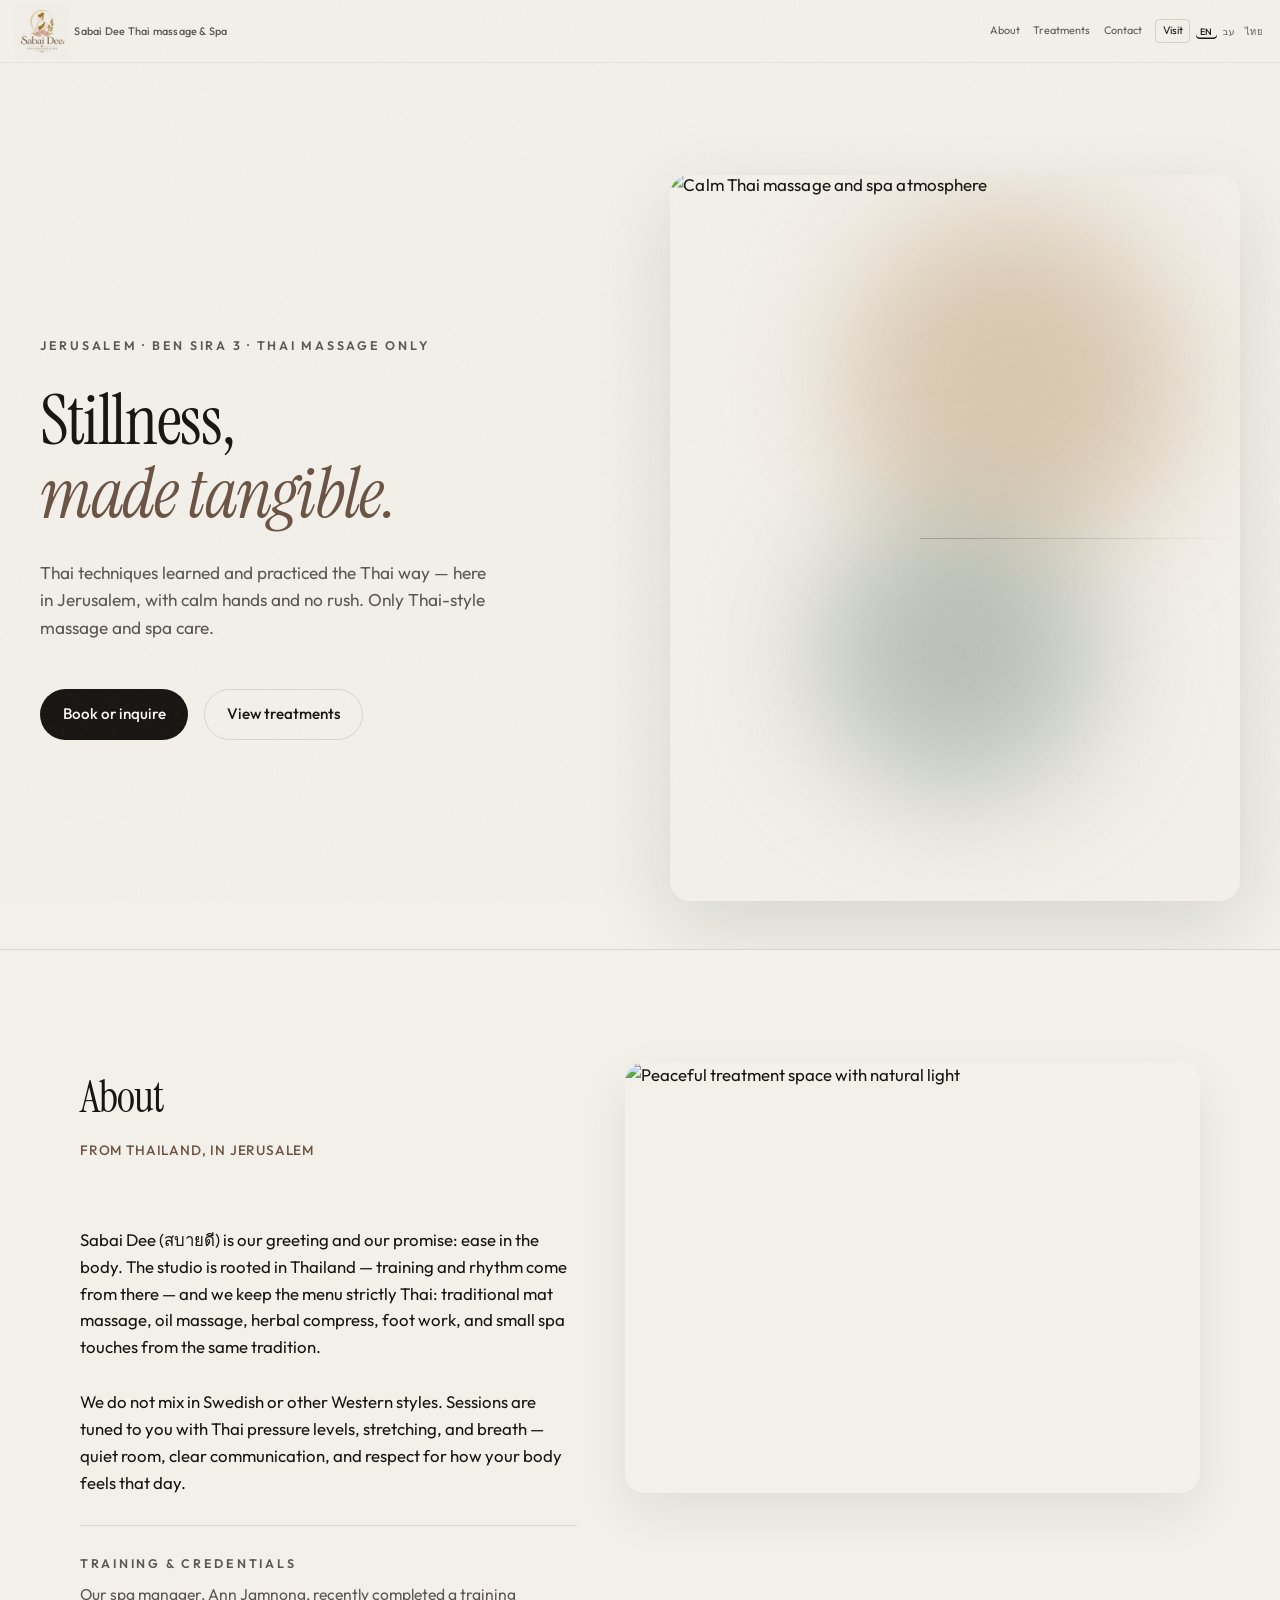
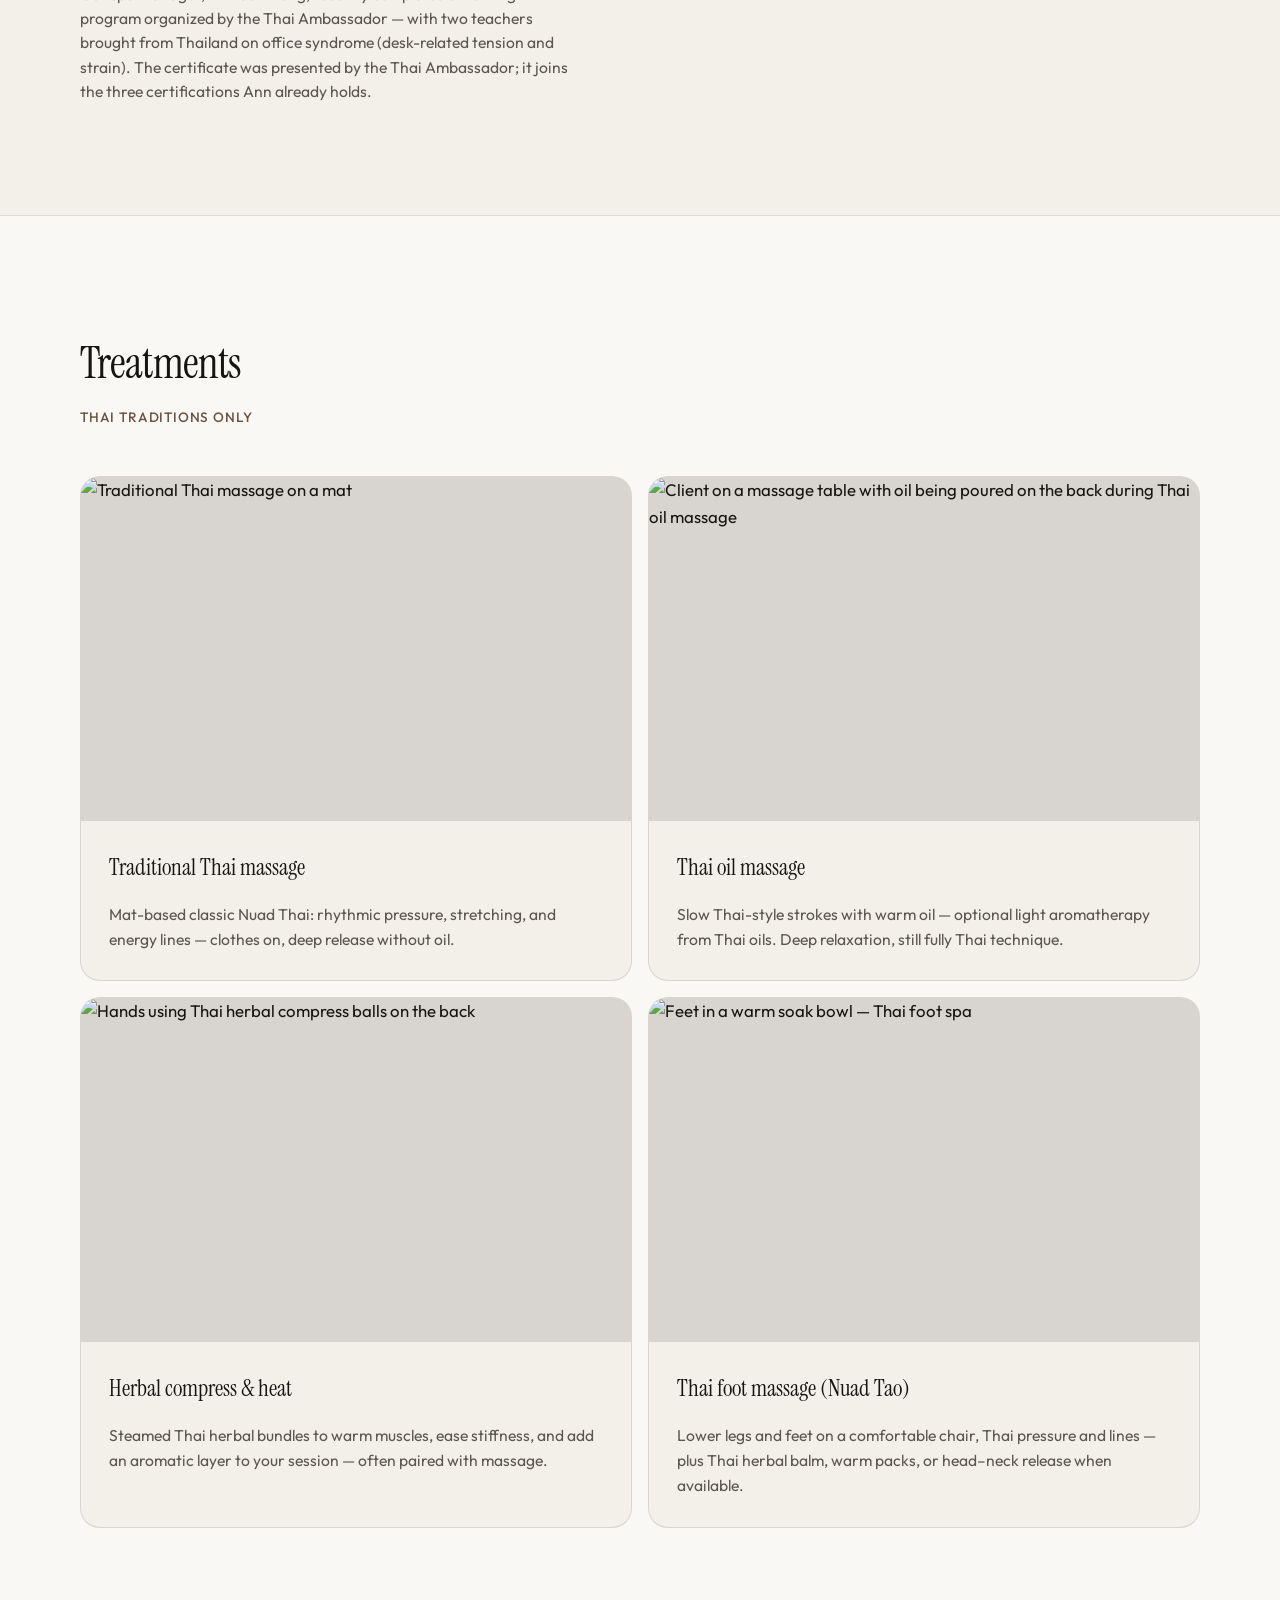
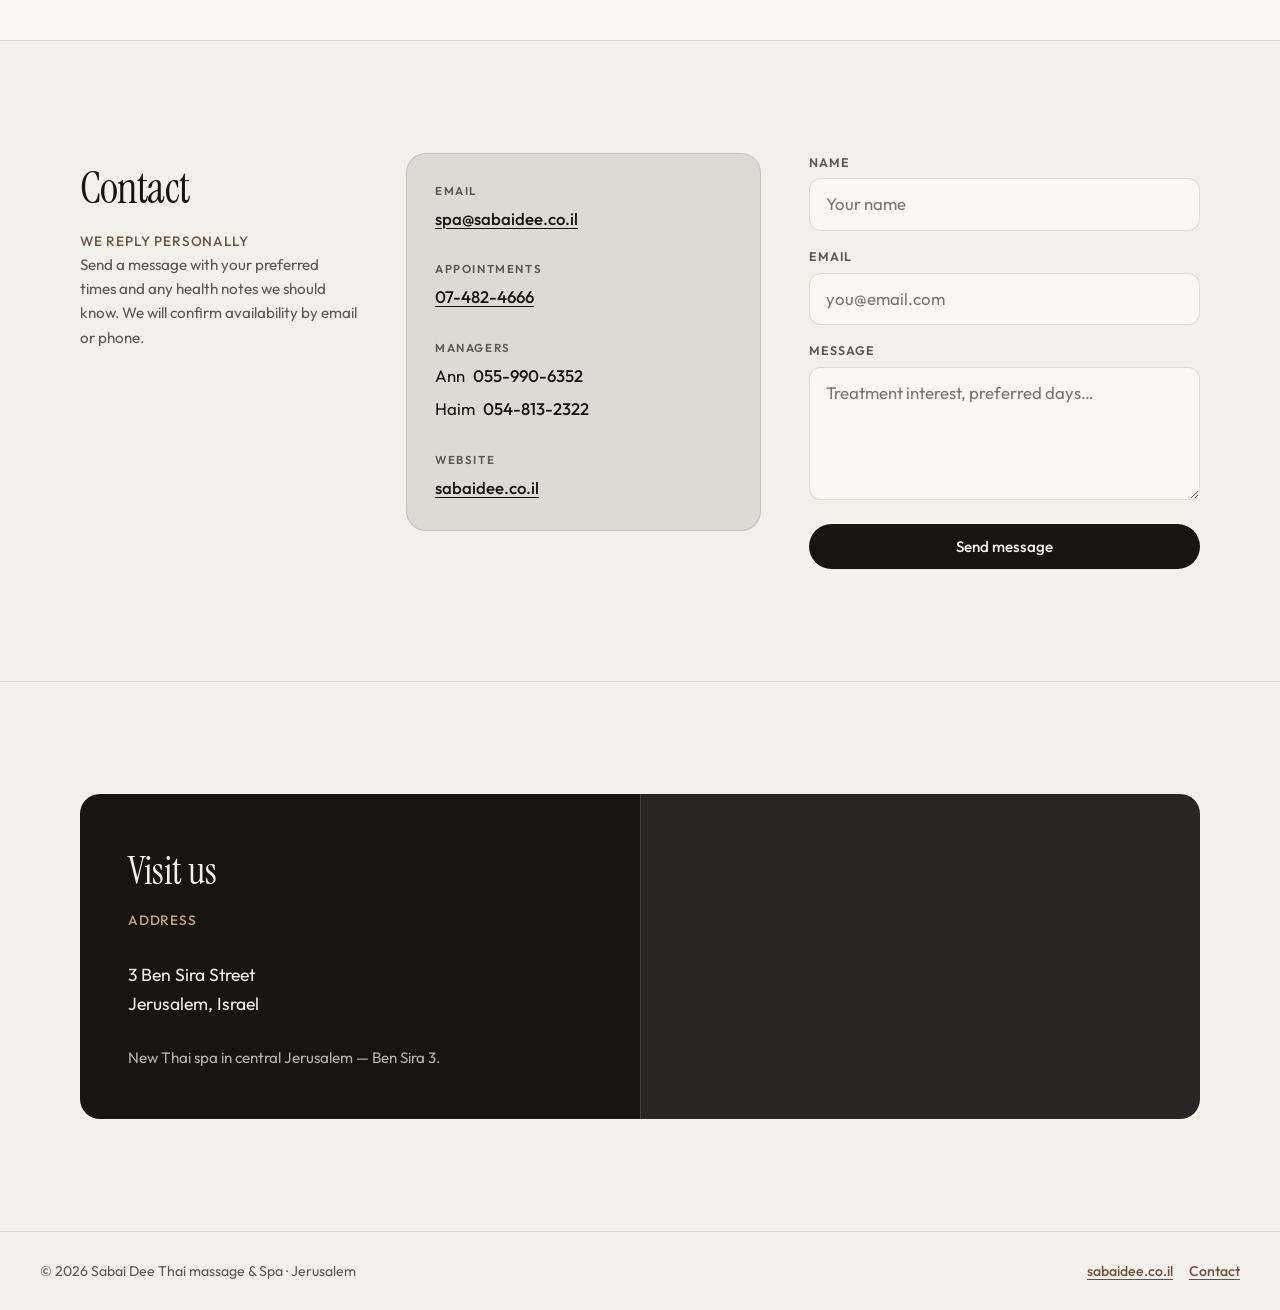
==== index.html @ 680a7512 "Fix contact form: native Formspree POST and thank-you redirect page. Co-authored-by: Cursor <cursora" ====
<!DOCTYPE html>
<html lang="en" dir="ltr">
  <head>
    <meta charset="UTF-8" />
    <meta name="viewport" content="width=device-width, initial-scale=1" />
    <meta
      name="description"
      content="Thai-only massage and spa in Jerusalem — Sabai Dee Thai massage &amp; Spa. sabaidee.co.il · Rooted in Thailand. Booking and visit details."
    />
    <link rel="canonical" href="https://sabaidee.co.il/" />
    <meta property="og:type" content="website" />
    <meta property="og:site_name" content="Sabai Dee Thai massage &amp; Spa" />
    <meta property="og:url" content="https://sabaidee.co.il/" />
    <meta property="og:title" content="Sabai Dee Thai massage &amp; Spa — Jerusalem" />
    <meta
      property="og:description"
      content="Thai-only massage and spa in Jerusalem — Sabai Dee Thai massage &amp; Spa. sabaidee.co.il · Rooted in Thailand. Booking and visit details."
    />
    <meta property="og:image" content="https://sabaidee.co.il/images/logo.png" />
    <meta property="og:image:alt" content="Sabai Dee Thai massage &amp; Spa logo" />
    <meta property="og:locale" content="en_IL" />
    <meta property="og:locale:alternate" content="he_IL" />
    <meta property="og:locale:alternate" content="th_TH" />
    <meta name="twitter:card" content="summary_large_image" />
    <meta name="twitter:title" content="Sabai Dee Thai massage &amp; Spa — Jerusalem" />
    <meta
      name="twitter:description"
      content="Thai-only massage and spa in Jerusalem — Sabai Dee Thai massage &amp; Spa. sabaidee.co.il · Rooted in Thailand. Booking and visit details."
    />
    <meta name="twitter:image" content="https://sabaidee.co.il/images/logo.png" />
    <title>Sabai Dee Thai massage &amp; Spa — Jerusalem</title>
    <script type="application/ld+json">
      {
        "@context": "https://schema.org",
        "@type": "HealthAndBeautyBusiness",
        "name": "Sabai Dee Thai massage & Spa",
        "alternateName": ["סבאי די", "Sabai Dee", "סבאי די עיסוי תאילנדי וספא"],
        "url": "https://sabaidee.co.il/",
        "image": "https://sabaidee.co.il/images/logo.png",
        "logo": "https://sabaidee.co.il/images/logo.png",
        "email": "spa@sabaidee.co.il",
        "telephone": "+97274824666",
        "description": "Thai-only massage and spa in Jerusalem — traditional Thai massage, Thai oil massage, herbal compress, and foot work at Ben Sira 3.",
        "priceRange": "$$",
        "address": {
          "@type": "PostalAddress",
          "streetAddress": "3 Ben Sira Street",
          "addressLocality": "Jerusalem",
          "addressRegion": "Jerusalem District",
          "addressCountry": "IL"
        },
        "geo": {
          "@type": "GeoCoordinates",
          "latitude": 31.7814,
          "longitude": 35.2196
        },
        "areaServed": {
          "@type": "City",
          "name": "Jerusalem"
        },
        "knowsLanguage": ["he", "en", "th"],
        "hasOfferCatalog": {
          "@type": "OfferCatalog",
          "name": "Thai massage and spa treatments",
          "itemListElement": [
            {
              "@type": "Offer",
              "itemOffered": {
                "@type": "Service",
                "name": "Traditional Thai massage",
                "description": "Mat-based Nuad Thai — rhythmic pressure, stretching, and energy lines."
              }
            },
            {
              "@type": "Offer",
              "itemOffered": {
                "@type": "Service",
                "name": "Thai oil massage",
                "description": "Slow Thai-style strokes with warm oil and optional aromatherapy."
              }
            },
            {
              "@type": "Offer",
              "itemOffered": {
                "@type": "Service",
                "name": "Herbal compress and heat",
                "description": "Steamed Thai herbal bundles paired with massage."
              }
            },
            {
              "@type": "Offer",
              "itemOffered": {
                "@type": "Service",
                "name": "Thai foot massage",
                "description": "Nuad Tao — lower legs and feet with Thai pressure and lines."
              }
            }
          ]
        },
        "sameAs": ["https://sabaidee.co.il/"]
      }
    </script>
    <link rel="preconnect" href="https://fonts.googleapis.com" />
    <link rel="preconnect" href="https://fonts.gstatic.com" crossorigin />
    <link
      href="https://fonts.googleapis.com/css2?family=Frank+Ruhl+Libre:wght@300;400;500;700&family=Instrument+Serif:ital@0;1&family=Noto+Sans+Thai:wght@300;400;500;600&family=Outfit:wght@300;400;500;600&display=swap"
      rel="stylesheet"
    />
    <link rel="stylesheet" href="styles.css" />
  </head>
  <body>
    <div class="noise" aria-hidden="true"></div>

    <header class="site-header">
      <div class="header-brand">
        <a class="logo" href="https://sabaidee.co.il/" data-site-home data-i18n-aria="logo_aria">
          <span class="logo-stack">
            <img
              class="logo-img"
              src="images/logo.png"
              width="64"
              height="64"
              decoding="async"
              fetchpriority="high"
              alt=""
              role="presentation"
            />
            <span class="logo-tagline" data-i18n="logo_tagline">Sabai Dee Thai massage &amp; Spa</span>
          </span>
        </a>
      </div>
      <div class="header-bar">
        <span class="header-spacer" aria-hidden="true"></span>
        <nav id="site-nav" class="site-nav" aria-label="Primary">
          <a href="#about" data-i18n="nav_about">About</a>
          <a href="#treatments" data-i18n="nav_treatments">Treatments</a>
          <a href="#contact" data-i18n="nav_contact">Contact</a>
          <a href="#visit" class="nav-cta" data-i18n="nav_visit">Visit</a>
        </nav>
        <div class="header-tools">
          <div class="lang-switch" role="group" data-i18n-aria="lang_label">
            <button type="button" class="lang-btn" data-lang="en" aria-pressed="true">EN</button>
            <button type="button" class="lang-btn" data-lang="he" aria-pressed="false">עב</button>
            <button type="button" class="lang-btn" data-lang="th" aria-pressed="false">ไทย</button>
          </div>
          <button
            class="nav-toggle"
            type="button"
            aria-expanded="false"
            aria-controls="site-nav"
            aria-label="Open menu"
          >
            <span></span><span></span>
          </button>
        </div>
      </div>
    </header>

    <main>
      <section class="hero">
        <div class="hero-inner">
          <p class="eyebrow" data-i18n="hero_eyebrow">Jerusalem · Ben Sira 3 · Thai massage only</p>
          <h1 class="hero-title">
            <span data-i18n="hero_title_1">Stillness,</span><br />
            <em data-i18n="hero_title_em">made tangible.</em>
          </h1>
          <p class="hero-lede" data-i18n="hero_lede">
            Thai techniques learned and practiced the Thai way — here in Jerusalem, with
            calm hands and no rush. Only Thai-style massage and spa care.
          </p>
          <div class="hero-actions">
            <a class="btn btn-primary" href="#contact" data-i18n="hero_btn_primary">Book or inquire</a>
            <a class="btn btn-ghost" href="#treatments" data-i18n="hero_btn_ghost">View treatments</a>
          </div>
        </div>
        <figure class="hero-visual">
          <div class="hero-visual-bg" aria-hidden="true">
            <div class="orb orb-a"></div>
            <div class="orb orb-b"></div>
          </div>
          <div class="hero-photo-wrap">
            <img
              class="hero-photo"
              src="https://images.unsplash.com/photo-1544161515-4ab6ce6db874?auto=format&amp;fit=crop&amp;w=1100&amp;h=1400&amp;q=80"
              srcset="
                https://images.unsplash.com/photo-1544161515-4ab6ce6db874?auto=format&amp;fit=crop&amp;w=640&amp;q=80   640w,
                https://images.unsplash.com/photo-1544161515-4ab6ce6db874?auto=format&amp;fit=crop&amp;w=960&amp;q=80   960w,
                https://images.unsplash.com/photo-1544161515-4ab6ce6db874?auto=format&amp;fit=crop&amp;w=1100&amp;q=80 1100w
              "
              sizes="(min-width: 900px) 42vw, 88vw"
              width="1100"
              height="1400"
              fetchpriority="high"
              decoding="async"
              data-i18n-alt="img_hero_alt"
              alt="Calm massage and spa atmosphere"
            />
          </div>
          <div class="hero-line" aria-hidden="true"></div>
        </figure>
      </section>

      <section id="about" class="section about">
        <div class="section-grid about-grid">
          <div class="section-intro">
            <h2 data-i18n="about_h2">About</h2>
            <p class="section-kicker" data-i18n="about_kicker">Who we are</p>
          </div>
          <div class="about-media">
            <img
              class="about-photo"
              src="https://images.unsplash.com/photo-1540555700478-4be289fbecef?auto=format&amp;fit=crop&amp;w=1000&amp;h=750&amp;q=80"
              srcset="
                https://images.unsplash.com/photo-1540555700478-4be289fbecef?auto=format&amp;fit=crop&amp;w=600&amp;q=80  600w,
                https://images.unsplash.com/photo-1540555700478-4be289fbecef?auto=format&amp;fit=crop&amp;w=1000&amp;q=80 1000w
              "
              sizes="(min-width: 800px) 50vw, 100vw"
              width="1000"
              height="750"
              loading="lazy"
              decoding="async"
              data-i18n-alt="img_about_alt"
              alt="Peaceful treatment space with natural light"
            />
          </div>
          <div class="section-body prose">
            <p data-i18n="about_p1">
              Sabai Dee (สบายดี) is our greeting and our promise: ease in the body. The
              studio is rooted in Thailand — training and rhythm come from there —
              and we keep the menu strictly Thai: traditional mat massage, oil massage,
              herbal compress, foot work, and small spa touches from the same tradition.
            </p>
            <p data-i18n="about_p2">
              We do not mix in Swedish or other Western styles. Sessions are tuned to
              you with Thai pressure levels, stretching, and breath — quiet room, clear
              communication, and respect for how your body feels that day.
            </p>
            <aside class="about-credentials">
              <h3 class="about-credentials-title" data-i18n="about_credentials_h">
                Training &amp; credentials
              </h3>
              <p data-i18n="about_ann_p">
                Our spa manager, Ann Jamnong, recently completed a training program
                organized by the Thai Ambassador — with two teachers brought from
                Thailand on office syndrome (desk-related tension and strain). The
                certificate was presented by the Thai Ambassador; it joins the three
                certifications Ann already holds.
              </p>
            </aside>
          </div>
        </div>
      </section>

      <section id="treatments" class="section treatments">
        <div class="section-head">
          <h2 data-i18n="treatments_h2">Treatments</h2>
          <p class="section-kicker" data-i18n="treatments_kicker">What we offer</p>
        </div>
        <ul class="treatment-list">
          <li class="treatment-card">
            <div class="treatment-card-media">
              <img
                src="https://images.unsplash.com/photo-1512290923902-8a9f81dc236c?auto=format&amp;fit=crop&amp;w=800&amp;h=600&amp;q=80"
                width="800"
                height="600"
                loading="lazy"
                decoding="async"
                data-i18n-alt="img_t1_alt"
                alt="Relaxing Swedish-style massage"
              />
            </div>
            <div class="treatment-card-body">
              <h3 data-i18n="t1_h">Traditional Thai massage</h3>
              <p data-i18n="t1_p">
                Mat-based classic Nuad Thai: rhythmic pressure, stretching, and energy
                lines — clothes on, deep release without oil.
              </p>
            </div>
          </li>
          <li class="treatment-card">
            <div class="treatment-card-media">
              <img
                src="https://images.unsplash.com/photo-1544161515-4ab6ce6db874?auto=format&amp;fit=crop&amp;w=800&amp;h=600&amp;q=80"
                width="800"
                height="600"
                loading="lazy"
                decoding="async"
                data-i18n-alt="img_t2_alt"
                alt="Therapist pouring warm oil onto a client’s back during a massage"
              />
            </div>
            <div class="treatment-card-body">
              <h3 data-i18n="t2_h">Thai oil massage</h3>
              <p data-i18n="t2_p">
                Slow Thai-style strokes with warm oil — optional light aromatherapy from
                Thai oils. Deep relaxation, still fully Thai technique.
              </p>
            </div>
          </li>
          <li class="treatment-card">
            <div class="treatment-card-media">
              <img
                src="https://images.unsplash.com/photo-1775133262667-316bd4d9e5b5?auto=format&amp;fit=crop&amp;w=800&amp;h=600&amp;q=80"
                width="800"
                height="600"
                loading="lazy"
                decoding="async"
                data-i18n-alt="img_t3_alt"
                alt="Thai herbal compress massage on the back"
              />
            </div>
            <div class="treatment-card-body">
              <h3 data-i18n="t3_h">Herbal compress &amp; heat</h3>
              <p data-i18n="t3_p">
                Steamed Thai herbal bundles to warm muscles, ease stiffness, and add an
                aromatic layer to your session — often paired with massage.
              </p>
            </div>
          </li>
          <li class="treatment-card">
            <div class="treatment-card-media">
              <img
                src="https://images.unsplash.com/photo-1577117633143-a2437fb9bdda?auto=format&amp;fit=crop&amp;w=800&amp;h=600&amp;q=80"
                width="800"
                height="600"
                loading="lazy"
                decoding="async"
                data-i18n-alt="img_t4_alt"
                alt="Feet soaking in a bowl — Thai foot spa"
              />
            </div>
            <div class="treatment-card-body">
              <h3 data-i18n="t4_h">Thai foot massage (Nuad Tao)</h3>
              <p data-i18n="t4_p">
                Lower legs and feet on a comfortable chair, Thai pressure and lines —
                plus Thai herbal balm, warm packs, or head–neck release when available.
              </p>
            </div>
          </li>
        </ul>
      </section>

      <section id="contact" class="section contact">
        <div class="section-grid contact-grid">
          <div class="section-intro">
            <h2 data-i18n="contact_h2">Contact</h2>
            <p class="section-kicker" data-i18n="contact_kicker">We reply personally</p>
            <p class="prose small" data-i18n="contact_intro">
              Send a message with your preferred times and any health notes we should
              know. We will confirm availability by email or phone.
            </p>
          </div>
          <div class="contact-panel">
            <dl class="contact-dl">
              <dt data-i18n="lbl_email">Email</dt>
              <dd>
                <a href="mailto:spa@sabaidee.co.il" data-i18n-mailto="contact_email" data-i18n="contact_email"
                  >spa@sabaidee.co.il</a
                >
              </dd>
              <dt data-i18n="lbl_phone_spa">Appointments</dt>
              <dd>
                <a href="tel:+97274824666" data-i18n-tel="phone_spa_tel" data-i18n="phone_spa_display">07-482-4666</a>
              </dd>
              <dt data-i18n="lbl_managers">Managers</dt>
              <dd class="contact-managers">
                <span>
                  <span data-i18n="manager_ann">Ann</span>
                  <a href="tel:+972559906352" data-i18n-tel="phone_ann_tel" data-i18n="phone_ann_display">055-990-6352</a>
                </span>
                <span>
                  <span data-i18n="manager_haim">Haim</span>
                  <a href="tel:+972548132322" data-i18n-tel="phone_haim_tel" data-i18n="phone_haim_display">054-813-2322</a>
                </span>
              </dd>
              <dt data-i18n="lbl_website">Website</dt>
              <dd>
                <a href="https://sabaidee.co.il/" data-site-home data-i18n="site_link">sabaidee.co.il</a>
              </dd>
            </dl>
            <form
              id="contact-form"
              class="contact-form"
              action="https://formspree.io/f/mykqwvrq"
              method="POST"
            >
              <input type="hidden" name="_next" value="https://sabaidee.co.il/thank-you.html" />
              <input type="hidden" name="_subject" value="Sabai Dee — website contact" />
              <label class="form-hp" aria-hidden="true">
                <input type="text" name="_gotcha" tabindex="-1" autocomplete="off" value="" />
              </label>
              <label>
                <span data-i18n="form_name">Name</span>
                <input
                  type="text"
                  name="name"
                  required
                  autocomplete="name"
                  data-i18n-placeholder="ph_name"
                  placeholder="Your name"
                />
              </label>
              <label>
                <span data-i18n="form_email">Email</span>
                <input
                  type="email"
                  name="email"
                  required
                  autocomplete="email"
                  data-i18n-placeholder="ph_email"
                  placeholder="you@email.com"
                />
              </label>
              <label>
                <span data-i18n="form_message">Message</span>
                <textarea
                  name="message"
                  rows="4"
                  required
                  data-i18n-placeholder="ph_message"
                  placeholder="Treatment interest, preferred days…"
                ></textarea>
              </label>
              <button type="submit" class="btn btn-primary" data-i18n="form_submit">Send message</button>
            </form>
          </div>
        </div>
      </section>

      <section id="visit" class="section visit">
        <div class="visit-card">
          <div class="visit-text">
            <h2 data-i18n="visit_h2">Visit us</h2>
            <p class="section-kicker" data-i18n="visit_kicker">Address</p>
            <address class="address">
              <span data-i18n="address_line1">3 Ben Sira Street</span><br />
              <span data-i18n="address_line2">Jerusalem, Israel</span>
            </address>
            <p class="prose small visit-note" data-i18n="visit_note">
              New Thai spa in central Jerusalem — Ben Sira 3.
            </p>
          </div>
          <div class="visit-map">
            <iframe
              title="Map — Sabai Dee, Ben Sira 3, Jerusalem"
              src="https://maps.google.com/maps?q=Ben%20Sira%203%20Jerusalem&amp;t=&amp;z=17&amp;ie=UTF8&amp;iwloc=&amp;output=embed"
              loading="lazy"
              referrerpolicy="no-referrer-when-downgrade"
              allowfullscreen
            ></iframe>
          </div>
        </div>
      </section>
    </main>

    <footer class="site-footer">
      <p>© <span id="year"></span> <span data-i18n="footer_tag">Sabai Dee Thai massage &amp; Spa · Jerusalem</span></p>
      <p class="footer-links">
        <a href="https://sabaidee.co.il/" data-site-home data-i18n="site_link">sabaidee.co.il</a>
        <a href="#contact" data-i18n="footer_contact">Contact</a>
      </p>
    </footer>

    <script src="i18n.js"></script>
    <script src="main.js"></script>
  </body>
</html>
---- styles.css ----
/* Sabai Dee Thai massage & Spa — editorial calm, warm neutrals */

:root {
  --bg: #f3f0ea;
  --bg-elevated: #faf8f4;
  --ink: #161512;
  --ink-muted: #5c5850;
  --line: rgba(22, 21, 18, 0.12);
  --accent: #6b5344;
  --accent-soft: rgba(107, 83, 68, 0.14);
  --orb-a: #c4a882;
  --orb-b: #8a9a8e;
  --font-sans: "Outfit", system-ui, sans-serif;
  --font-serif: "Instrument Serif", Georgia, serif;
  --eyebrow-track: 0.22em;
  --space-xs: 0.5rem;
  --space-sm: 1rem;
  --space-md: 1.75rem;
  --space-lg: 3rem;
  --space-xl: clamp(3.5rem, 10vw, 7rem);
  --radius: 12px;
  --radius-lg: 20px;
  --max: 1120px;
  /* Set precisely in main.js from .site-header height (fallback until JS runs) */
  --header-h: 4.75rem;
}

html[lang="he"] {
  --font-sans: "Frank Ruhl Libre", "Segoe UI", Georgia, serif;
  --font-serif: "Frank Ruhl Libre", Georgia, serif;
  --eyebrow-track: 0.1em;
}

html[lang="th"] {
  --font-sans: "Noto Sans Thai", "Outfit", system-ui, sans-serif;
  --font-serif: "Instrument Serif", "Noto Sans Thai", Georgia, serif;
}

*,
*::before,
*::after {
  box-sizing: border-box;
}

html {
  scroll-behavior: smooth;
}

@media (prefers-reduced-motion: reduce) {
  html {
    scroll-behavior: auto;
  }
  *,
  *::before,
  *::after {
    animation-duration: 0.01ms !important;
    animation-iteration-count: 1 !important;
    transition-duration: 0.01ms !important;
  }
}

body {
  margin: 0;
  font-family: var(--font-sans);
  font-weight: 400;
  font-size: 1.05rem;
  line-height: 1.6;
  color: var(--ink);
  background: var(--bg);
  min-height: 100vh;
}

html[lang="th"] body {
  line-height: 1.65;
}

.noise {
  pointer-events: none;
  position: fixed;
  inset: 0;
  opacity: 0.035;
  z-index: 9999;
  background-image: url("data:image/svg+xml,%3Csvg viewBox='0 0 256 256' xmlns='http://www.w3.org/2000/svg'%3E%3Cfilter id='n'%3E%3CfeTurbulence type='fractalNoise' baseFrequency='0.9' numOctaves='4' stitchTiles='stitch'/%3E%3C/filter%3E%3Crect width='100%25' height='100%25' filter='url(%23n)'/%3E%3C/svg%3E");
}

a {
  color: var(--accent);
  text-decoration-thickness: 1px;
  text-underline-offset: 3px;
}

a:hover {
  color: var(--ink);
}

/* Header */

.site-header {
  position: sticky;
  top: 0;
  z-index: 100;
  display: flex;
  flex-direction: row;
  flex-wrap: wrap;
  align-items: center;
  gap: 0.2rem 0.45rem;
  padding: 0.2rem clamp(0.5rem, 2vw, 0.85rem);
  /* Do not tie min-height to --header-h (avoids locking a bad first measure). */
  background: var(--bg);
  border-bottom: 1px solid rgba(22, 21, 18, 0.06);
}

.header-brand {
  display: flex;
  justify-content: flex-start;
  flex: 1 1 0;
  min-width: 0;
  width: auto;
}

.header-bar {
  display: flex;
  flex-wrap: nowrap;
  align-items: center;
  gap: 0.2rem 0.35rem;
  flex: 0 0 auto;
  min-width: 0;
  min-height: 0;
}

@media (min-width: 721px) {
  .header-bar {
    flex: 1 1 10rem;
    justify-content: flex-end;
  }
}

html[dir="rtl"] .header-brand {
  justify-content: flex-end;
}

.header-spacer {
  flex: 1;
  min-width: 0.5rem;
  pointer-events: none;
}

.header-tools {
  display: flex;
  align-items: center;
  gap: 0.25rem;
}

.lang-switch {
  display: inline-flex;
  align-items: center;
  gap: 0.1rem;
  padding: 0;
  border-radius: 0;
  background: transparent;
  border: none;
}

.lang-btn {
  font-family: var(--font-sans);
  font-size: 0.58rem;
  font-weight: 500;
  letter-spacing: 0.05em;
  padding: 0.15rem 0.26rem;
  border: none;
  border-radius: 4px;
  background: transparent;
  color: var(--ink-muted);
  cursor: pointer;
  transition: color 0.15s, background 0.15s;
}

.lang-btn:hover {
  color: var(--ink);
  background: rgba(22, 21, 18, 0.04);
}

.lang-btn[aria-pressed="true"] {
  background: transparent;
  color: var(--ink);
  box-shadow: inset 0 -1.5px 0 var(--ink);
}

.logo {
  display: flex;
  flex-direction: column;
  align-items: flex-start;
  flex: 0 1 auto;
  min-width: 0;
  max-width: 100%;
  line-height: 1.25;
  text-decoration: none;
  color: var(--ink);
}

html[dir="rtl"] .logo {
  align-items: flex-end;
  text-align: end;
}

.logo-stack {
  display: flex;
  flex-direction: row;
  align-items: center;
  align-self: stretch;
  gap: 0.3rem;
  width: 100%;
  min-width: 0;
}

/* PNG has a white matte — multiply lets it read as var(--bg) on this page */
.logo-img {
  display: block;
  flex: 0 0 auto;
  flex-shrink: 0;
  min-width: 0;
  width: 44px;
  max-width: 44px;
  height: auto;
  aspect-ratio: 1;
  object-fit: contain;
  object-position: center center;
  background-color: var(--bg);
  mix-blend-mode: multiply;
  transition: opacity 0.2s ease;
}

html[dir="rtl"] .logo-img {
  align-self: flex-end;
}

.logo:hover .logo-img {
  opacity: 0.94;
}

.logo-tagline {
  font-family: var(--font-sans);
  flex: 1 1 auto;
  min-width: 0;
  font-size: clamp(0.52rem, 2.4vw, 0.65rem);
  font-weight: 500;
  letter-spacing: 0.02em;
  color: var(--ink-muted);
  max-width: none;
  line-height: 1.2;
}

@media (min-width: 480px) {
  .logo-img {
    width: 48px;
    max-width: 48px;
  }
}

@media (min-width: 721px) {
  .logo-img {
    width: 52px;
    max-width: 52px;
  }

  .logo-tagline {
    font-size: 0.64rem;
  }
}

@media (min-width: 900px) {
  .logo-img {
    width: 56px;
    max-width: 56px;
  }

  .logo-tagline {
    font-size: 0.68rem;
  }
}

.site-nav {
  display: flex;
  align-items: center;
  gap: clamp(0.35rem, 1.2vw, 0.85rem);
}

.site-nav a {
  font-size: 0.68rem;
  font-weight: 400;
  color: var(--ink-muted);
  text-decoration: none;
}

.site-nav a:hover {
  color: var(--ink);
}

.nav-cta {
  padding: 0.15rem 0.4rem;
  border-radius: 4px;
  background: transparent;
  border: 1px solid rgba(22, 21, 18, 0.14);
  color: var(--ink) !important;
}

.nav-cta:hover {
  border-color: var(--ink);
  background: rgba(22, 21, 18, 0.03);
  color: var(--ink) !important;
}

.nav-toggle {
  display: none;
  flex-direction: column;
  justify-content: center;
  gap: 5px;
  width: 34px;
  height: 34px;
  padding: 0;
  border: none;
  background: transparent;
  cursor: pointer;
}

.nav-toggle span {
  display: block;
  height: 2px;
  width: 18px;
  background: var(--ink);
  margin: 0 auto;
  transition: transform 0.2s ease, opacity 0.2s ease;
}

.nav-toggle[aria-expanded="true"] span:first-child {
  transform: translateY(3.5px) rotate(45deg);
}

.nav-toggle[aria-expanded="true"] span:last-child {
  transform: translateY(-3.5px) rotate(-45deg);
}

@media (max-width: 720px) {
  .nav-toggle {
    display: flex;
  }

  .header-spacer {
    display: none;
  }

  .header-bar {
    justify-content: flex-end;
  }

  .site-nav {
    position: fixed;
    top: var(--header-h);
    left: 0;
    right: 0;
    flex-direction: column;
    align-items: stretch;
    padding: var(--space-md);
    gap: 0;
    background: var(--bg-elevated);
    border-bottom: 1px solid var(--line);
    transform: translateY(-120%);
    opacity: 0;
    visibility: hidden;
    transition: transform 0.25s ease, opacity 0.25s ease, visibility 0.25s;
  }

  .site-nav.is-open {
    transform: translateY(0);
    opacity: 1;
    visibility: visible;
  }

  .site-nav a {
    padding: var(--space-sm) 0;
    border-bottom: 1px solid var(--line);
  }

  .site-nav a:last-child {
    border-bottom: none;
    margin-top: var(--space-sm);
    text-align: center;
  }
}

/* Hero */

.hero {
  position: relative;
  display: grid;
  grid-template-columns: 1fr;
  min-height: min(88vh, 820px);
  padding: var(--space-xl) clamp(1.25rem, 4vw, 2.5rem) var(--space-lg);
  overflow: hidden;
}

@media (min-width: 900px) {
  .hero {
    grid-template-columns: 1.05fr 0.95fr;
    align-items: center;
  }
}

.hero-inner {
  position: relative;
  z-index: 1;
  max-width: 34rem;
}

.eyebrow {
  font-size: 0.78rem;
  font-weight: 600;
  letter-spacing: var(--eyebrow-track);
  text-transform: uppercase;
  color: var(--ink-muted);
  margin: 0 0 var(--space-md);
}

.hero-title {
  font-family: var(--font-serif);
  font-size: clamp(2.85rem, 7vw, 4.35rem);
  font-weight: 400;
  line-height: 1.05;
  letter-spacing: -0.02em;
  margin: 0 0 var(--space-md);
}

.hero-title em {
  font-style: italic;
  color: var(--accent);
}

.hero-lede {
  margin: 0 0 var(--space-lg);
  color: var(--ink-muted);
  font-size: 1.08rem;
  max-width: 28rem;
}

.hero-actions {
  display: flex;
  flex-wrap: wrap;
  gap: var(--space-sm);
}

.btn {
  display: inline-flex;
  align-items: center;
  justify-content: center;
  padding: 0.75rem 1.35rem;
  font-family: var(--font-sans);
  font-size: 0.95rem;
  font-weight: 500;
  border-radius: 999px;
  border: 1px solid transparent;
  cursor: pointer;
  text-decoration: none;
  transition: background 0.2s, color 0.2s, border-color 0.2s, transform 0.15s;
}

.btn:active {
  transform: scale(0.98);
}

.btn-primary {
  background: var(--ink);
  color: var(--bg-elevated);
}

.btn-primary:hover {
  background: var(--accent);
  color: #fff;
}

.btn-ghost {
  background: transparent;
  color: var(--ink);
  border-color: var(--line);
}

.btn-ghost:hover {
  border-color: var(--ink);
  background: var(--bg-elevated);
}

.hero-visual {
  position: relative;
  margin: var(--space-lg) 0 0;
  min-height: min(52vh, 520px);
}

@media (min-width: 900px) {
  .hero-visual {
    margin: 0;
    min-height: min(72vh, 640px);
  }
}

.hero-visual-bg {
  position: absolute;
  inset: 0;
  overflow: hidden;
  border-radius: var(--radius-lg);
  pointer-events: none;
}

.hero-photo-wrap {
  position: relative;
  z-index: 1;
  height: 100%;
  min-height: inherit;
  border-radius: var(--radius-lg);
  overflow: hidden;
  box-shadow: 0 28px 80px rgba(22, 21, 18, 0.12);
}

.hero-photo {
  width: 100%;
  height: 100%;
  min-height: min(52vh, 520px);
  object-fit: cover;
  object-position: center 35%;
  display: block;
  transform: scale(1.01);
}

@media (min-width: 900px) {
  .hero-photo {
    min-height: min(72vh, 640px);
  }
}

.orb {
  position: absolute;
  border-radius: 50%;
  filter: blur(60px);
  opacity: 0.55;
  animation: float 14s ease-in-out infinite;
}

.hero-visual-bg .orb-a {
  width: min(55vw, 340px);
  height: min(55vw, 340px);
  background: var(--orb-a);
  top: 5%;
  right: 10%;
}

.hero-visual-bg .orb-b {
  width: min(45vw, 280px);
  height: min(45vw, 280px);
  background: var(--orb-b);
  bottom: 15%;
  right: 25%;
  animation-delay: -4s;
}

@keyframes float {
  0%,
  100% {
    transform: translate(0, 0) scale(1);
  }
  50% {
    transform: translate(-12px, 18px) scale(1.05);
  }
}

.hero-line {
  position: absolute;
  z-index: 2;
  top: 40%;
  left: 0;
  width: 100%;
  max-width: 320px;
  height: 1px;
  background: linear-gradient(to right, var(--accent), transparent);
  opacity: 0.4;
}

html[dir="rtl"] .hero-line {
  background: linear-gradient(to left, var(--accent), transparent);
  left: auto;
  right: 0;
}

@media (min-width: 900px) {
  .hero-line {
    left: auto;
    right: 0;
    top: 50%;
  }

  html[dir="rtl"] .hero-line {
    right: auto;
    left: 0;
  }
}

/* Sections */

.section {
  padding: var(--space-xl) clamp(1.25rem, 4vw, 2.5rem);
  border-top: 1px solid var(--line);
}

.section-grid {
  max-width: var(--max);
  margin: 0 auto;
  display: grid;
  gap: var(--space-lg);
}

@media (min-width: 800px) {
  .section-grid:not(.about-grid) {
    grid-template-columns: minmax(180px, 0.35fr) 1fr;
    align-items: start;
  }
}

.about-grid {
  max-width: var(--max);
  margin: 0 auto;
  display: grid;
  gap: var(--space-lg);
}

@media (min-width: 900px) {
  .about-grid {
    grid-template-columns: minmax(200px, 0.95fr) 1.1fr;
    grid-template-rows: auto 1fr;
    grid-template-areas:
      "intro media"
      "body media";
    align-items: start;
  }

  .about-grid .section-intro {
    grid-area: intro;
  }

  .about-grid .about-media {
    grid-area: media;
  }

  .about-grid .section-body {
    grid-area: body;
    align-self: start;
  }
}

.about-media {
  margin: 0;
}

.about-photo {
  width: 100%;
  height: auto;
  display: block;
  border-radius: var(--radius-lg);
  object-fit: cover;
  aspect-ratio: 4 / 3;
  box-shadow: 0 20px 50px rgba(22, 21, 18, 0.08);
}

.section-intro h2,
.section-head h2 {
  font-family: var(--font-serif);
  font-size: clamp(2rem, 4vw, 2.75rem);
  font-weight: 400;
  margin: 0 0 var(--space-xs);
  letter-spacing: -0.02em;
}

.section-kicker {
  margin: 0;
  font-size: 0.85rem;
  font-weight: 500;
  color: var(--accent);
  letter-spacing: 0.06em;
  text-transform: uppercase;
}

.section-head {
  max-width: var(--max);
  margin: 0 auto var(--space-lg);
}

.prose {
  margin: 0;
}

.prose p + p {
  margin-top: var(--space-md);
}

.prose.small,
.small {
  font-size: 0.95rem;
  color: var(--ink-muted);
}

.about-credentials {
  margin-top: var(--space-md);
  padding-top: var(--space-md);
  border-top: 1px solid var(--line);
}

.about-credentials-title {
  margin: 0 0 var(--space-xs);
  font-family: var(--font-sans);
  font-size: 0.78rem;
  font-weight: 600;
  letter-spacing: var(--eyebrow-track);
  text-transform: uppercase;
  color: var(--ink-muted);
}

.about-credentials p {
  margin: 0;
  font-size: 0.98rem;
  color: var(--ink-muted);
  line-height: 1.55;
}

/* Treatments */

.treatments {
  background: var(--bg-elevated);
}

.treatment-list {
  list-style: none;
  margin: 0 auto;
  padding: 0;
  max-width: var(--max);
  display: grid;
  gap: var(--space-sm);
}

@media (min-width: 640px) {
  .treatment-list {
    grid-template-columns: repeat(2, 1fr);
  }
}

.treatment-card {
  margin: 0;
  padding: 0;
  background: var(--bg);
  border: 1px solid var(--line);
  border-radius: var(--radius-lg);
  overflow: hidden;
  display: flex;
  flex-direction: column;
  transition: border-color 0.2s, box-shadow 0.2s;
}

.treatment-card:hover {
  border-color: color-mix(in srgb, var(--accent) 35%, var(--line));
  box-shadow: 0 16px 48px rgba(22, 21, 18, 0.08);
}

.treatment-card-media {
  position: relative;
  aspect-ratio: 16 / 10;
  overflow: hidden;
  background: var(--line);
}

.treatment-card-media img {
  width: 100%;
  height: 100%;
  object-fit: cover;
  object-position: center;
  display: block;
  transition: transform 0.45s ease;
}

.treatment-card:hover .treatment-card-media img {
  transform: scale(1.04);
}

.treatment-card-body {
  padding: var(--space-md);
}

.treatment-card h3 {
  font-family: var(--font-serif);
  font-size: 1.45rem;
  font-weight: 400;
  margin: 0 0 var(--space-sm);
}

.treatment-card p {
  margin: 0;
  color: var(--ink-muted);
  font-size: 0.98rem;
}

/* Contact */

.contact-grid .section-intro {
  max-width: 28rem;
}

.contact-panel {
  display: grid;
  gap: var(--space-lg);
}

@media (min-width: 700px) {
  .contact-panel {
    grid-template-columns: 1fr 1.1fr;
    align-items: start;
  }
}

.contact-dl {
  margin: 0;
  padding: var(--space-md);
  background: var(--accent-soft);
  border-radius: var(--radius-lg);
  border: 1px solid var(--line);
}

.contact-dl dt {
  font-size: 0.72rem;
  font-weight: 600;
  letter-spacing: 0.14em;
  text-transform: uppercase;
  color: var(--ink-muted);
  margin-top: var(--space-md);
}

.contact-dl dt:first-child {
  margin-top: 0;
}

.contact-dl dd {
  margin: 0.35rem 0 0;
  font-size: 1.05rem;
}

.contact-dl a {
  color: var(--ink);
  font-weight: 500;
}

.contact-managers {
  display: flex;
  flex-direction: column;
  gap: 0.35rem;
}

.contact-managers span {
  display: flex;
  flex-wrap: wrap;
  align-items: baseline;
  gap: 0.35rem 0.5rem;
}

.contact-managers a {
  color: var(--ink);
  font-weight: 500;
  text-decoration: none;
}

.contact-managers a:hover {
  color: var(--accent);
  text-decoration: underline;
}

.contact-form {
  position: relative;
  display: flex;
  flex-direction: column;
  gap: var(--space-sm);
}

.contact-form label span {
  display: block;
  font-size: 0.78rem;
  font-weight: 600;
  letter-spacing: 0.08em;
  text-transform: uppercase;
  color: var(--ink-muted);
  margin-bottom: 0.35rem;
}

.contact-form input,
.contact-form textarea {
  width: 100%;
  padding: 0.75rem 1rem;
  font: inherit;
  border: 1px solid var(--line);
  border-radius: var(--radius);
  background: var(--bg-elevated);
  color: var(--ink);
}

.contact-form input:focus,
.contact-form textarea:focus {
  outline: 2px solid color-mix(in srgb, var(--accent) 45%, transparent);
  outline-offset: 2px;
  border-color: transparent;
}

.form-hp {
  position: absolute;
  left: -9999px;
  width: 1px;
  height: 1px;
  overflow: hidden;
  clip: rect(0, 0, 0, 0);
  white-space: nowrap;
}

.form-status {
  margin: 0;
  font-size: 0.88rem;
  line-height: 1.45;
  padding: 0.65rem 0.85rem;
  border-radius: var(--radius);
  border: 1px solid var(--line);
  background: var(--bg-elevated);
  color: var(--ink);
}

.form-status.is-success {
  border-color: color-mix(in srgb, #3d6b4f 35%, var(--line));
  background: color-mix(in srgb, #3d6b4f 10%, var(--bg-elevated));
}

.form-status.is-error {
  border-color: color-mix(in srgb, #8b3a3a 40%, var(--line));
  background: color-mix(in srgb, #8b3a3a 08%, var(--bg-elevated));
}

.thank-you-page {
  min-height: calc(100vh - var(--header-h));
  display: flex;
  align-items: center;
  justify-content: center;
  padding: var(--space-xl) clamp(1.25rem, 4vw, 2.5rem);
}

.thank-you-card {
  max-width: 32rem;
  text-align: center;
  padding: var(--space-lg);
  background: var(--bg-elevated);
  border: 1px solid var(--line);
  border-radius: var(--radius-lg);
}

.thank-you-card h1 {
  font-family: var(--font-serif);
  font-size: clamp(2rem, 5vw, 2.75rem);
  font-weight: 400;
  margin: 0 0 var(--space-sm);
}

.thank-you-card p {
  margin: 0 0 var(--space-md);
  color: var(--ink-muted);
  line-height: 1.6;
}

.thank-you-actions {
  display: flex;
  flex-direction: column;
  align-items: center;
  gap: var(--space-sm);
}

.thank-you-phone {
  font-size: 0.95rem;
  color: var(--ink-muted);
}

.thank-you-phone a {
  font-weight: 600;
  color: var(--accent);
}


.visit-card {
  max-width: var(--max);
  margin: 0 auto;
  display: grid;
  gap: var(--space-md);
  padding: var(--space-lg);
  background: var(--ink);
  color: var(--bg);
  border-radius: var(--radius-lg);
  overflow: hidden;
}

@media (min-width: 768px) {
  .visit-card {
    grid-template-columns: 1fr 1fr;
    align-items: stretch;
    padding: 0;
    gap: 0;
  }

  .visit-text {
    padding: var(--space-lg);
  }

  .visit-map {
    min-height: 260px;
  }
}

.visit-card h2 {
  font-family: var(--font-serif);
  font-size: clamp(1.85rem, 3vw, 2.35rem);
  font-weight: 400;
  margin: 0 0 var(--space-xs);
  color: var(--bg);
}

.visit-card .section-kicker {
  color: var(--orb-a);
}

.visit-card .address {
  font-style: normal;
  font-size: 1.1rem;
  line-height: 1.65;
  margin: var(--space-md) 0;
}

.visit-card .visit-note {
  color: color-mix(in srgb, var(--bg) 72%, transparent);
}

.visit-card a {
  color: var(--orb-a);
}

.visit-map {
  position: relative;
  min-height: 260px;
  padding: 0;
  overflow: hidden;
  background: color-mix(in srgb, var(--bg) 8%, transparent);
  border: 1px solid color-mix(in srgb, var(--bg) 20%, transparent);
  border-radius: var(--radius);
  margin: var(--space-sm) 0 0;
}

.visit-map iframe {
  display: block;
  width: 100%;
  height: 100%;
  min-height: 260px;
  border: 0;
}

@media (min-width: 768px) {
  .visit-map {
    margin: 0;
    border-radius: 0;
    border: none;
    border-inline-start: 1px solid color-mix(in srgb, var(--bg) 15%, transparent);
    min-height: 100%;
  }

  .visit-map iframe {
    min-height: 320px;
  }
}

.visit-map p {
  margin: 0;
  font-size: 0.9rem;
  color: color-mix(in srgb, var(--bg) 65%, transparent);
  max-width: 22rem;
}

/* Footer */

.site-footer {
  display: flex;
  flex-wrap: wrap;
  align-items: center;
  justify-content: space-between;
  gap: var(--space-sm);
  padding: var(--space-md) clamp(1.25rem, 4vw, 2.5rem);
  border-top: 1px solid var(--line);
  font-size: 0.88rem;
  color: var(--ink-muted);
}

.site-footer p {
  margin: 0;
}

.footer-links {
  display: flex;
  flex-wrap: wrap;
  align-items: center;
  gap: 0.35rem 1rem;
  margin: 0;
}

.site-footer a {
  font-weight: 500;
}
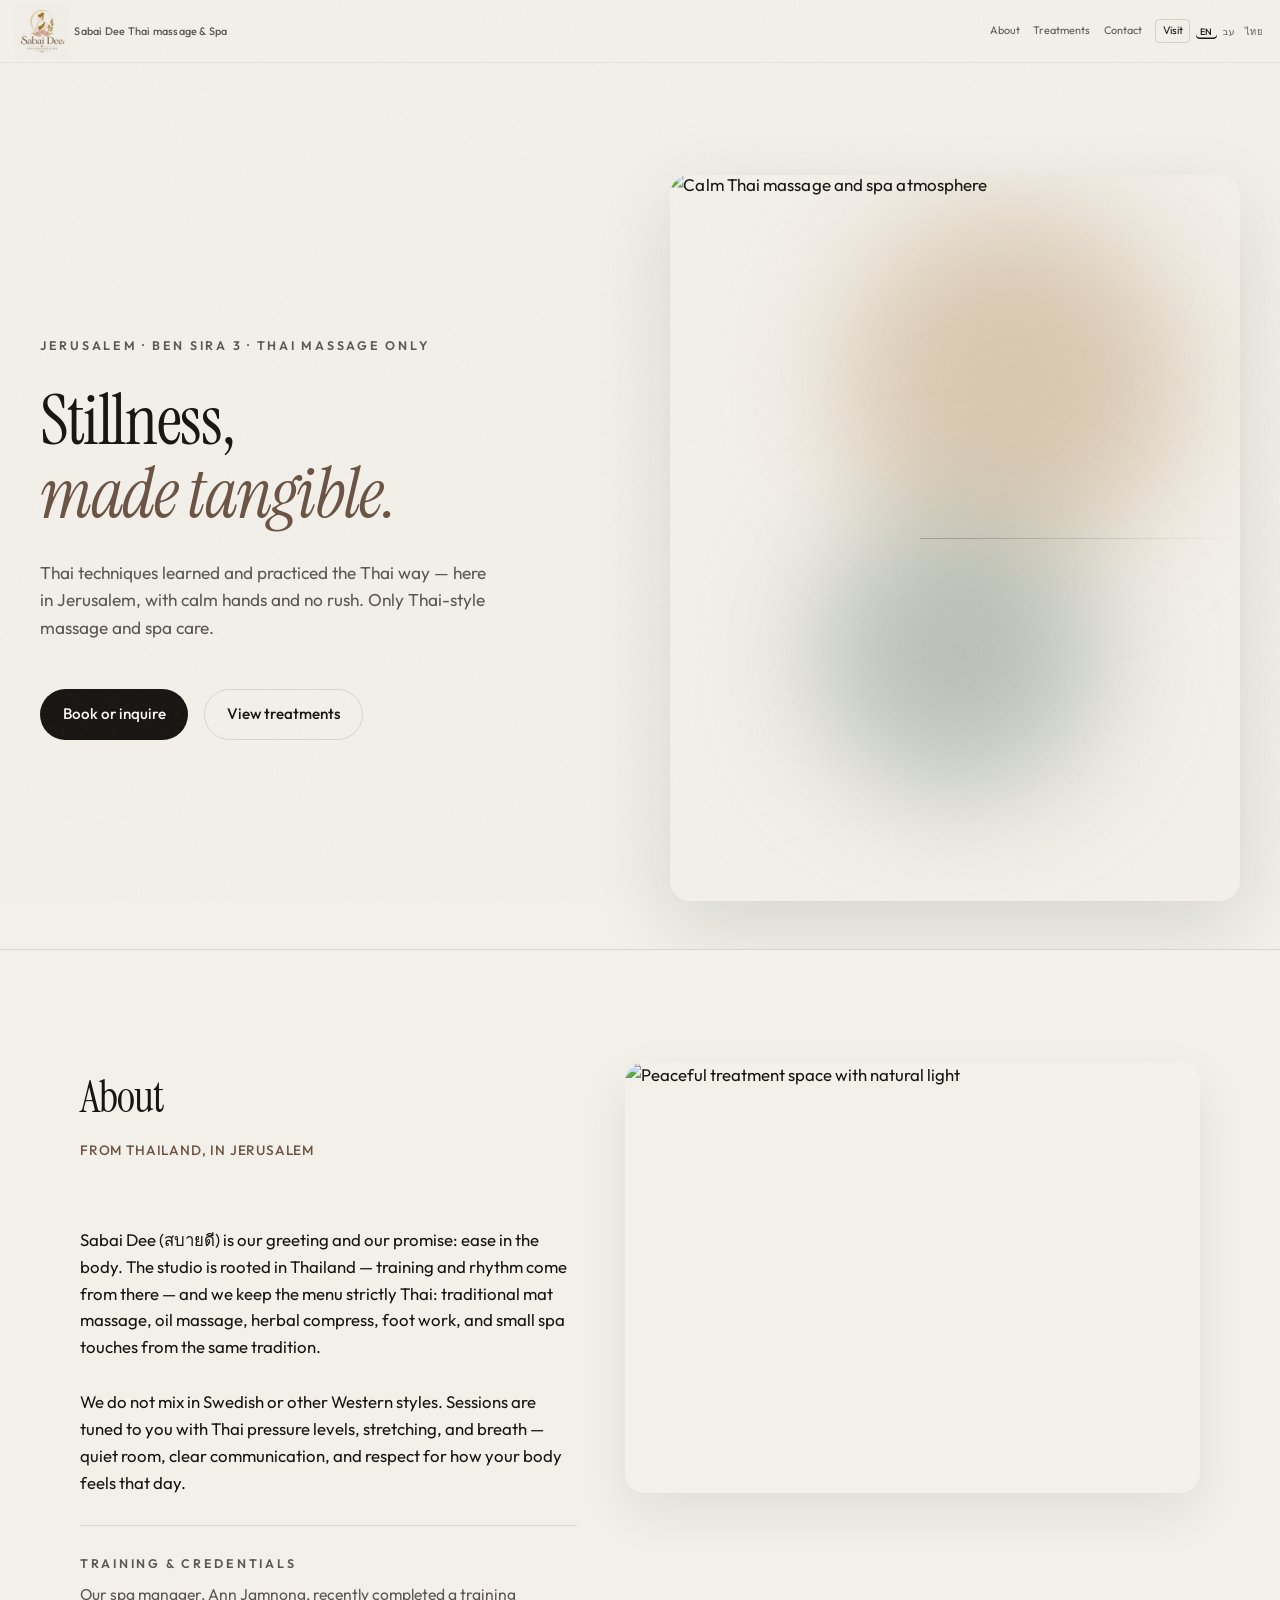
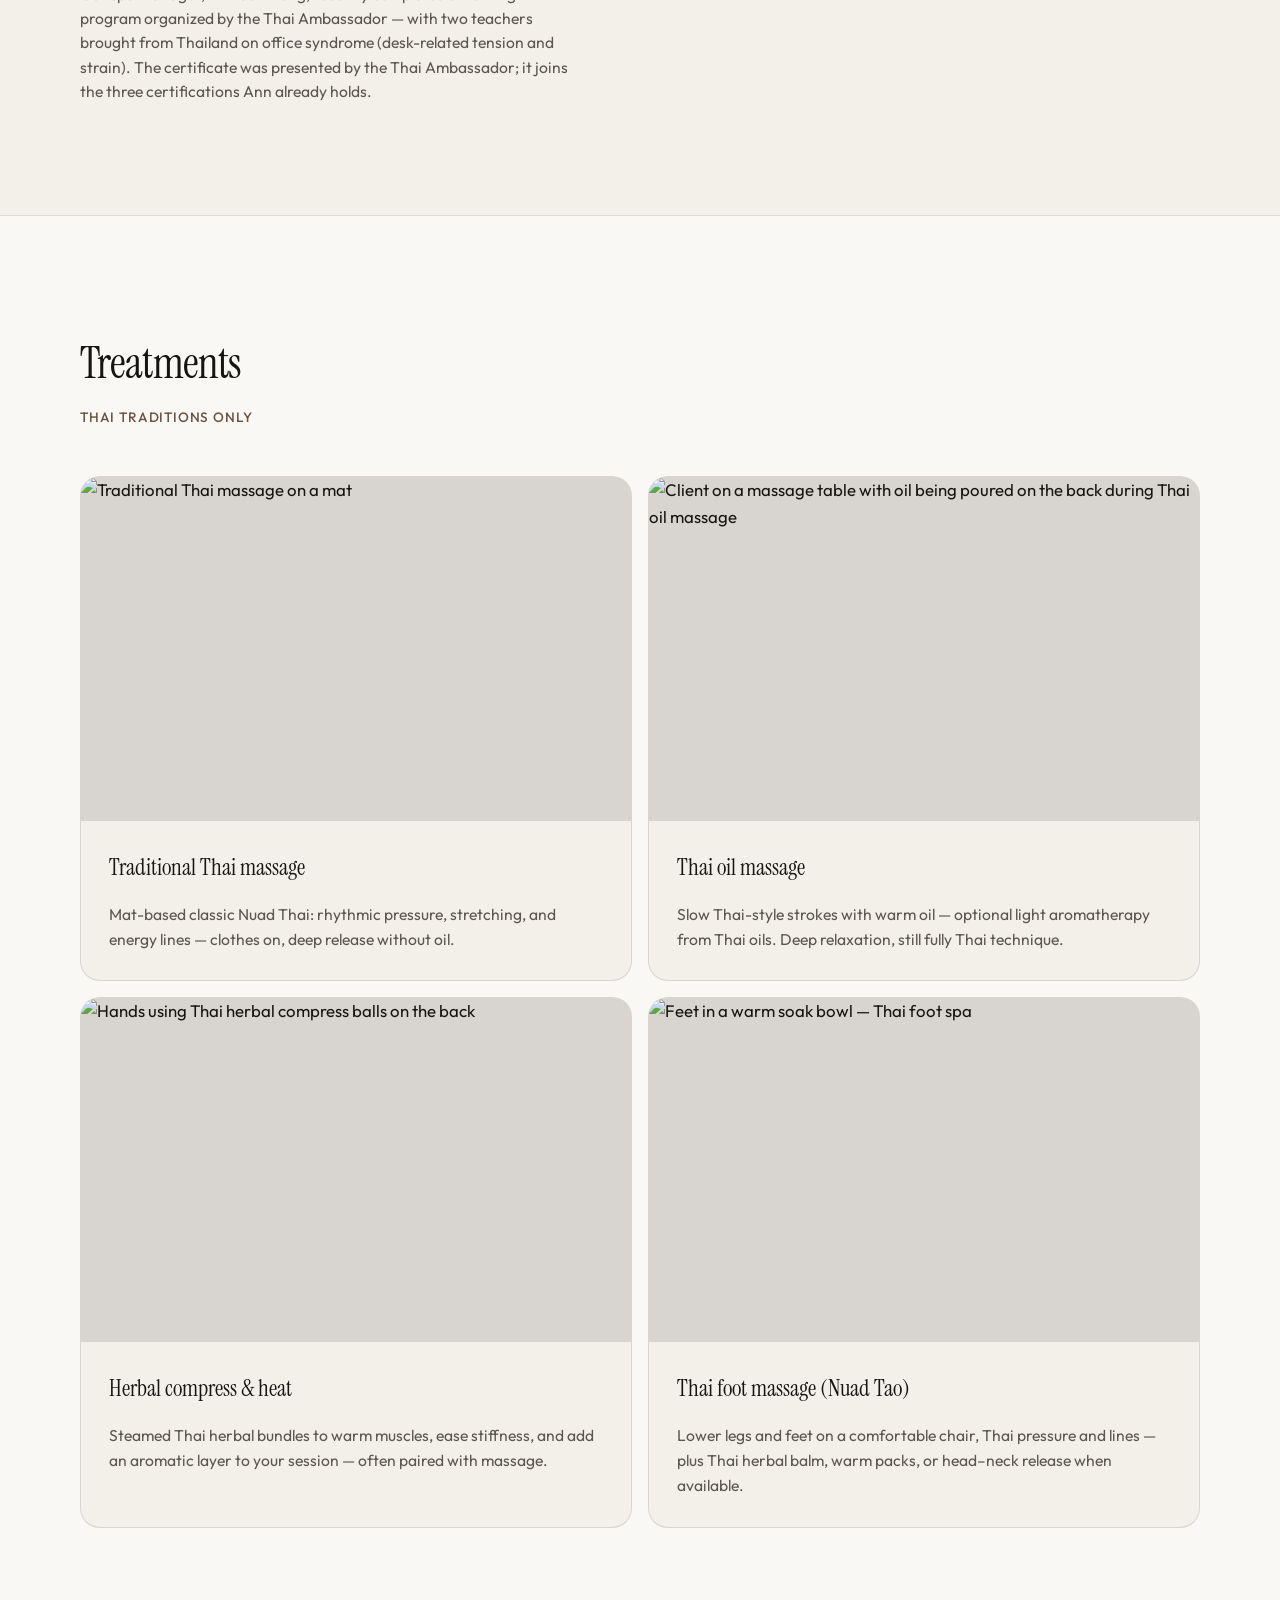
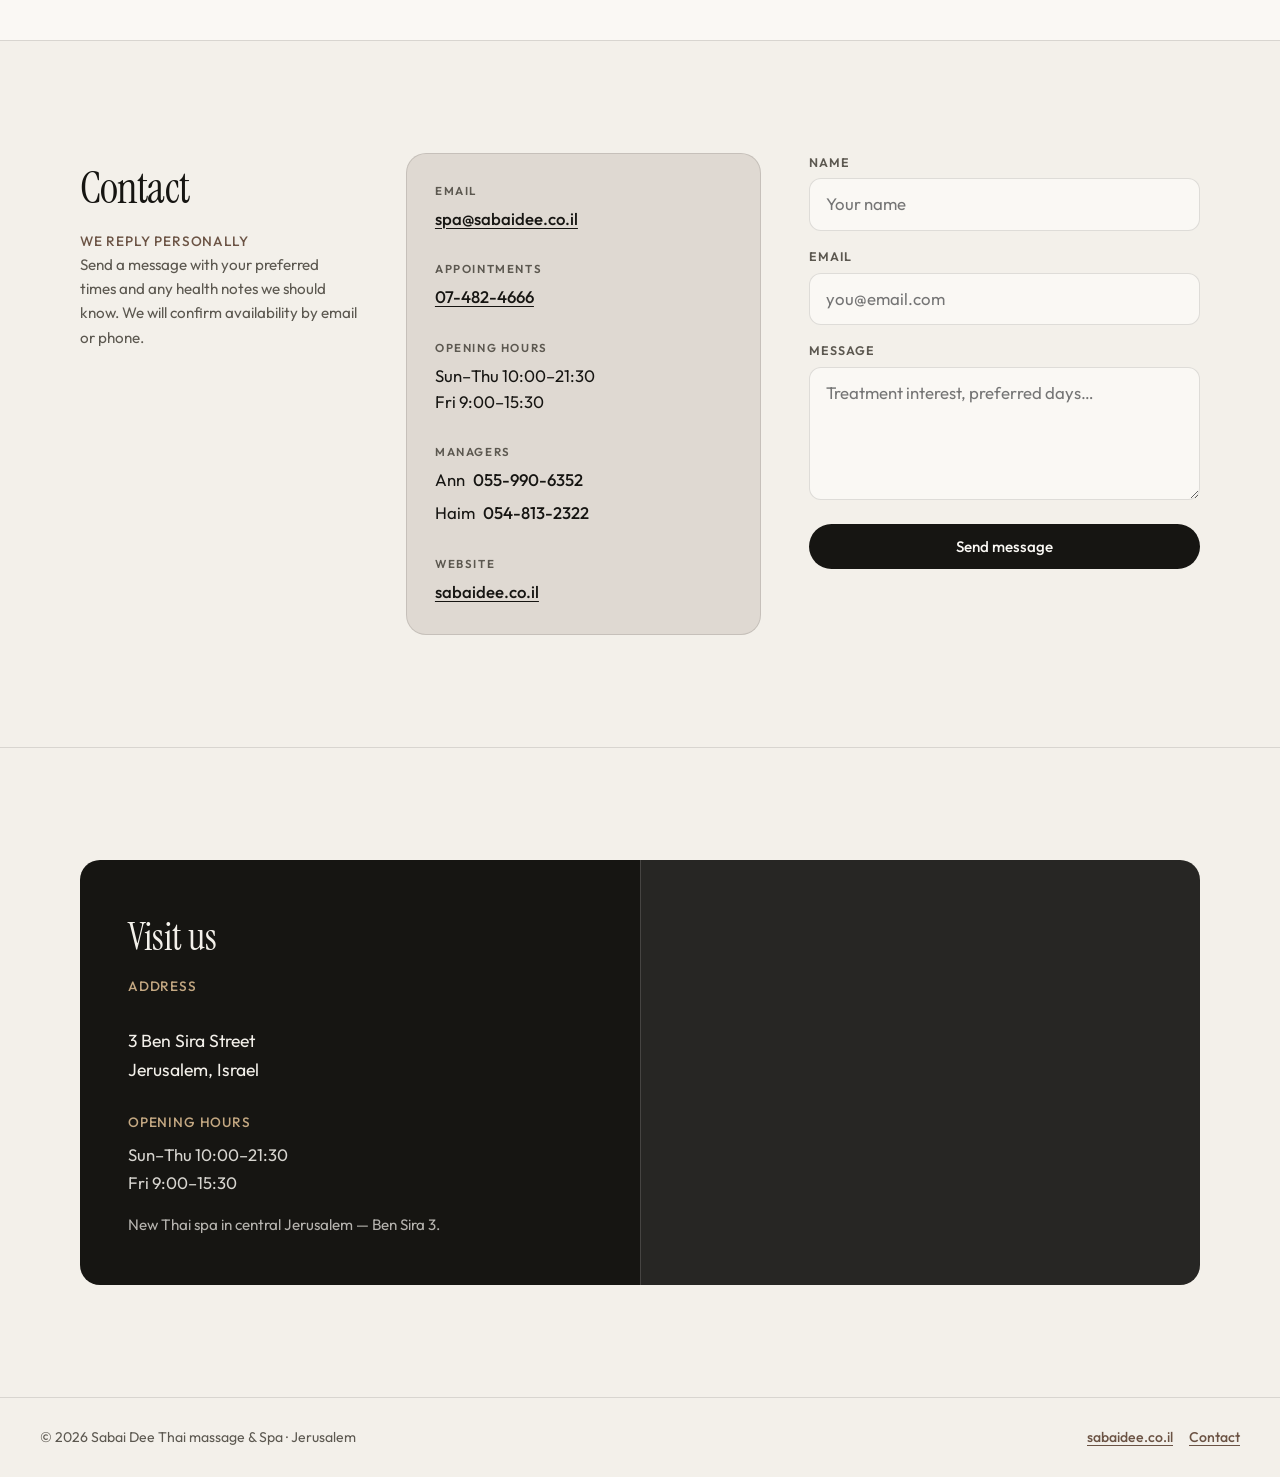
==== commit 2d62ae7a: "Add opening hours: Sun-Thu 10:00-21:30, Fri 9:00-15:30. Co-authored-by: Cursor <cursoragent@cursor.c" ====
--- a/index.html
+++ b/index.html
@@ -59,6 +59,20 @@
           "name": "Jerusalem"
         },
         "knowsLanguage": ["he", "en", "th"],
+        "openingHoursSpecification": [
+          {
+            "@type": "OpeningHoursSpecification",
+            "dayOfWeek": ["Sunday", "Monday", "Tuesday", "Wednesday", "Thursday"],
+            "opens": "10:00",
+            "closes": "21:30"
+          },
+          {
+            "@type": "OpeningHoursSpecification",
+            "dayOfWeek": "Friday",
+            "opens": "09:00",
+            "closes": "15:30"
+          }
+        ],
         "hasOfferCatalog": {
           "@type": "OfferCatalog",
           "name": "Thai massage and spa treatments",
@@ -362,6 +376,11 @@
               <dd>
                 <a href="tel:+97274824666" data-i18n-tel="phone_spa_tel" data-i18n="phone_spa_display">07-482-4666</a>
               </dd>
+              <dt data-i18n="lbl_hours">Opening hours</dt>
+              <dd class="contact-hours">
+                <span data-i18n="hours_weekdays">Sun–Thu 10:00–21:30</span><br />
+                <span data-i18n="hours_friday">Fri 9:00–15:30</span>
+              </dd>
               <dt data-i18n="lbl_managers">Managers</dt>
               <dd class="contact-managers">
                 <span>
@@ -378,13 +397,7 @@
                 <a href="https://sabaidee.co.il/" data-site-home data-i18n="site_link">sabaidee.co.il</a>
               </dd>
             </dl>
-            <form
-              id="contact-form"
-              class="contact-form"
-              action="https://formspree.io/f/mykqwvrq"
-              method="POST"
-            >
-              <input type="hidden" name="_next" value="https://sabaidee.co.il/thank-you.html" />
+            <form id="contact-form" class="contact-form" novalidate>
               <input type="hidden" name="_subject" value="Sabai Dee — website contact" />
               <label class="form-hp" aria-hidden="true">
                 <input type="text" name="_gotcha" tabindex="-1" autocomplete="off" value="" />
@@ -422,6 +435,7 @@
                 ></textarea>
               </label>
               <button type="submit" class="btn btn-primary" data-i18n="form_submit">Send message</button>
+              <p id="form-status" class="form-status" role="alert" aria-live="assertive" hidden></p>
             </form>
           </div>
         </div>
@@ -436,6 +450,11 @@
               <span data-i18n="address_line1">3 Ben Sira Street</span><br />
               <span data-i18n="address_line2">Jerusalem, Israel</span>
             </address>
+            <p class="section-kicker visit-hours-label" data-i18n="lbl_hours">Opening hours</p>
+            <p class="visit-hours">
+              <span data-i18n="hours_weekdays">Sun–Thu 10:00–21:30</span><br />
+              <span data-i18n="hours_friday">Fri 9:00–15:30</span>
+            </p>
             <p class="prose small visit-note" data-i18n="visit_note">
               New Thai spa in central Jerusalem — Ben Sira 3.
             </p>
--- a/styles.css
+++ b/styles.css
@@ -1041,6 +1041,22 @@
   color: color-mix(in srgb, var(--bg) 72%, transparent);
 }
 
+.visit-hours-label {
+  margin-top: var(--space-md);
+  margin-bottom: var(--space-xs);
+}
+
+.visit-hours {
+  font-size: 1.05rem;
+  line-height: 1.65;
+  margin: 0 0 var(--space-sm);
+  color: color-mix(in srgb, var(--bg) 88%, transparent);
+}
+
+.contact-hours {
+  line-height: 1.55;
+}
+
 .visit-card a {
   color: var(--orb-a);
 }
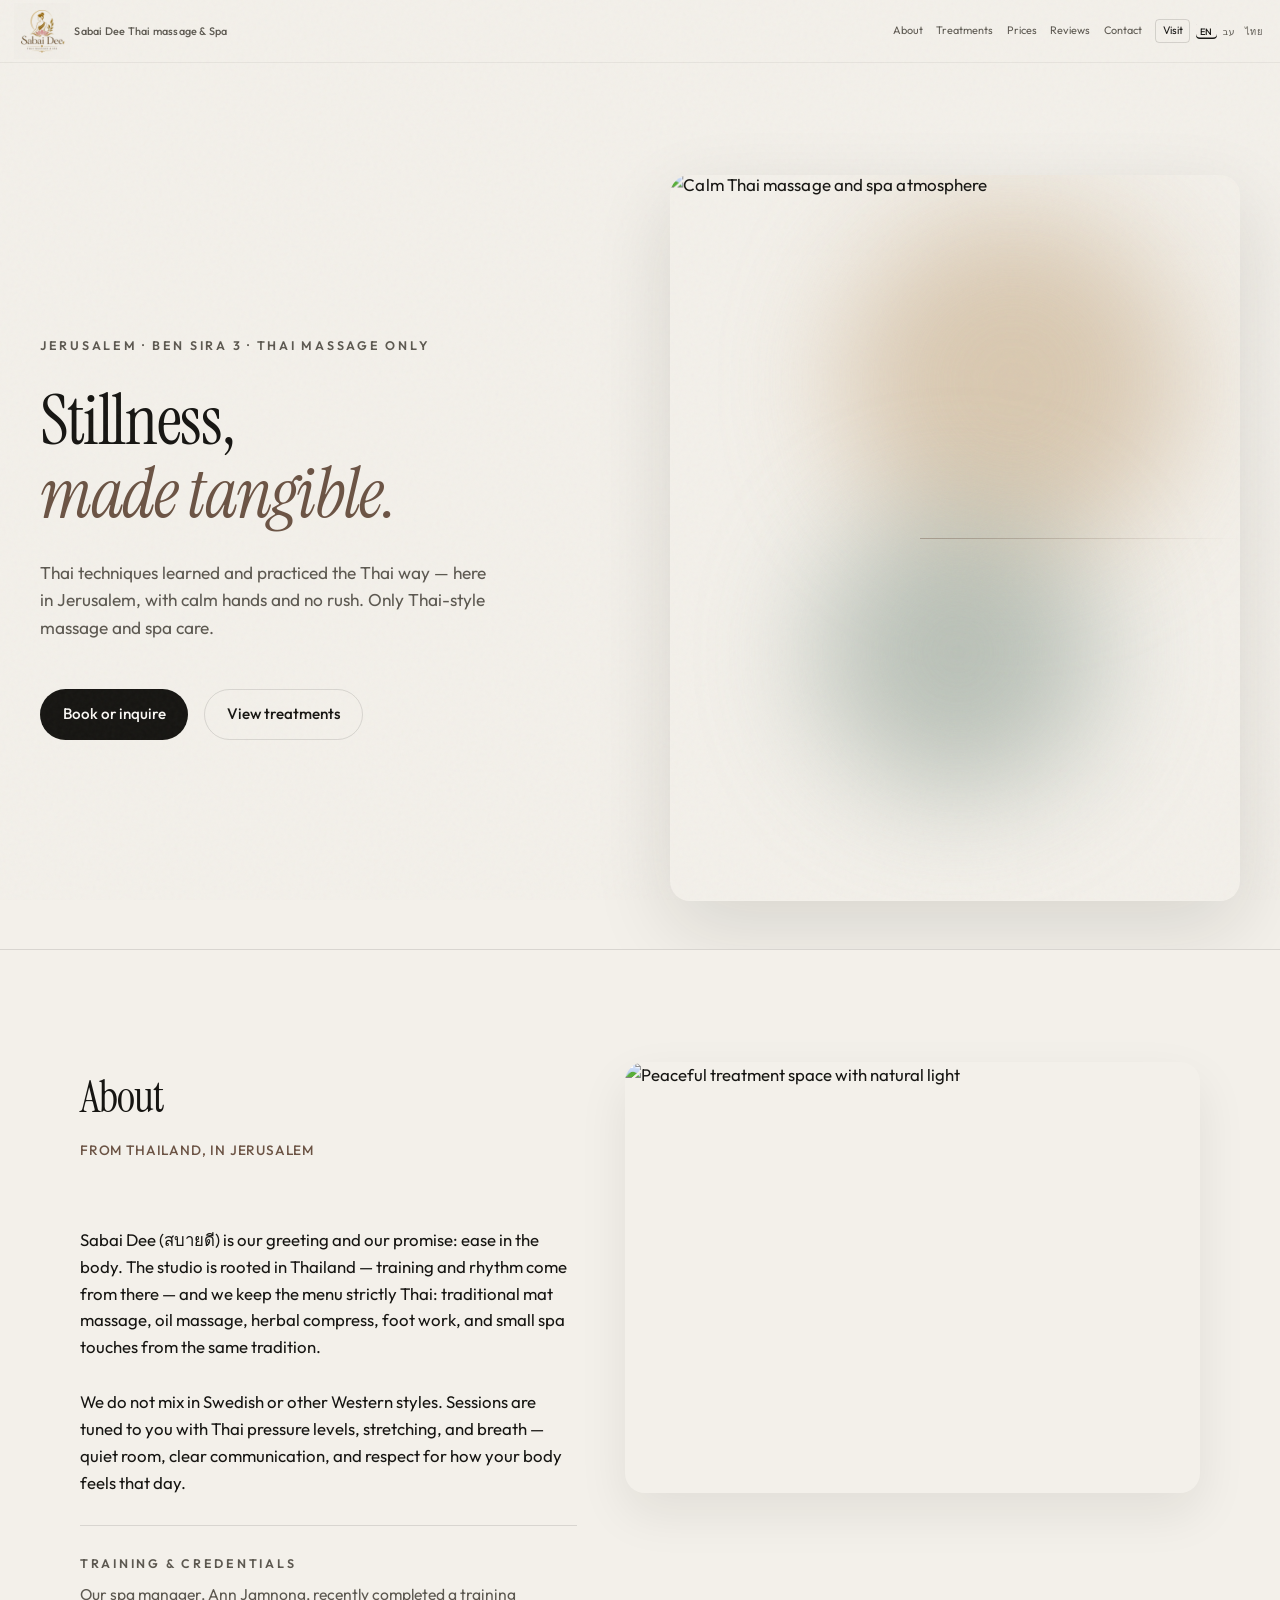
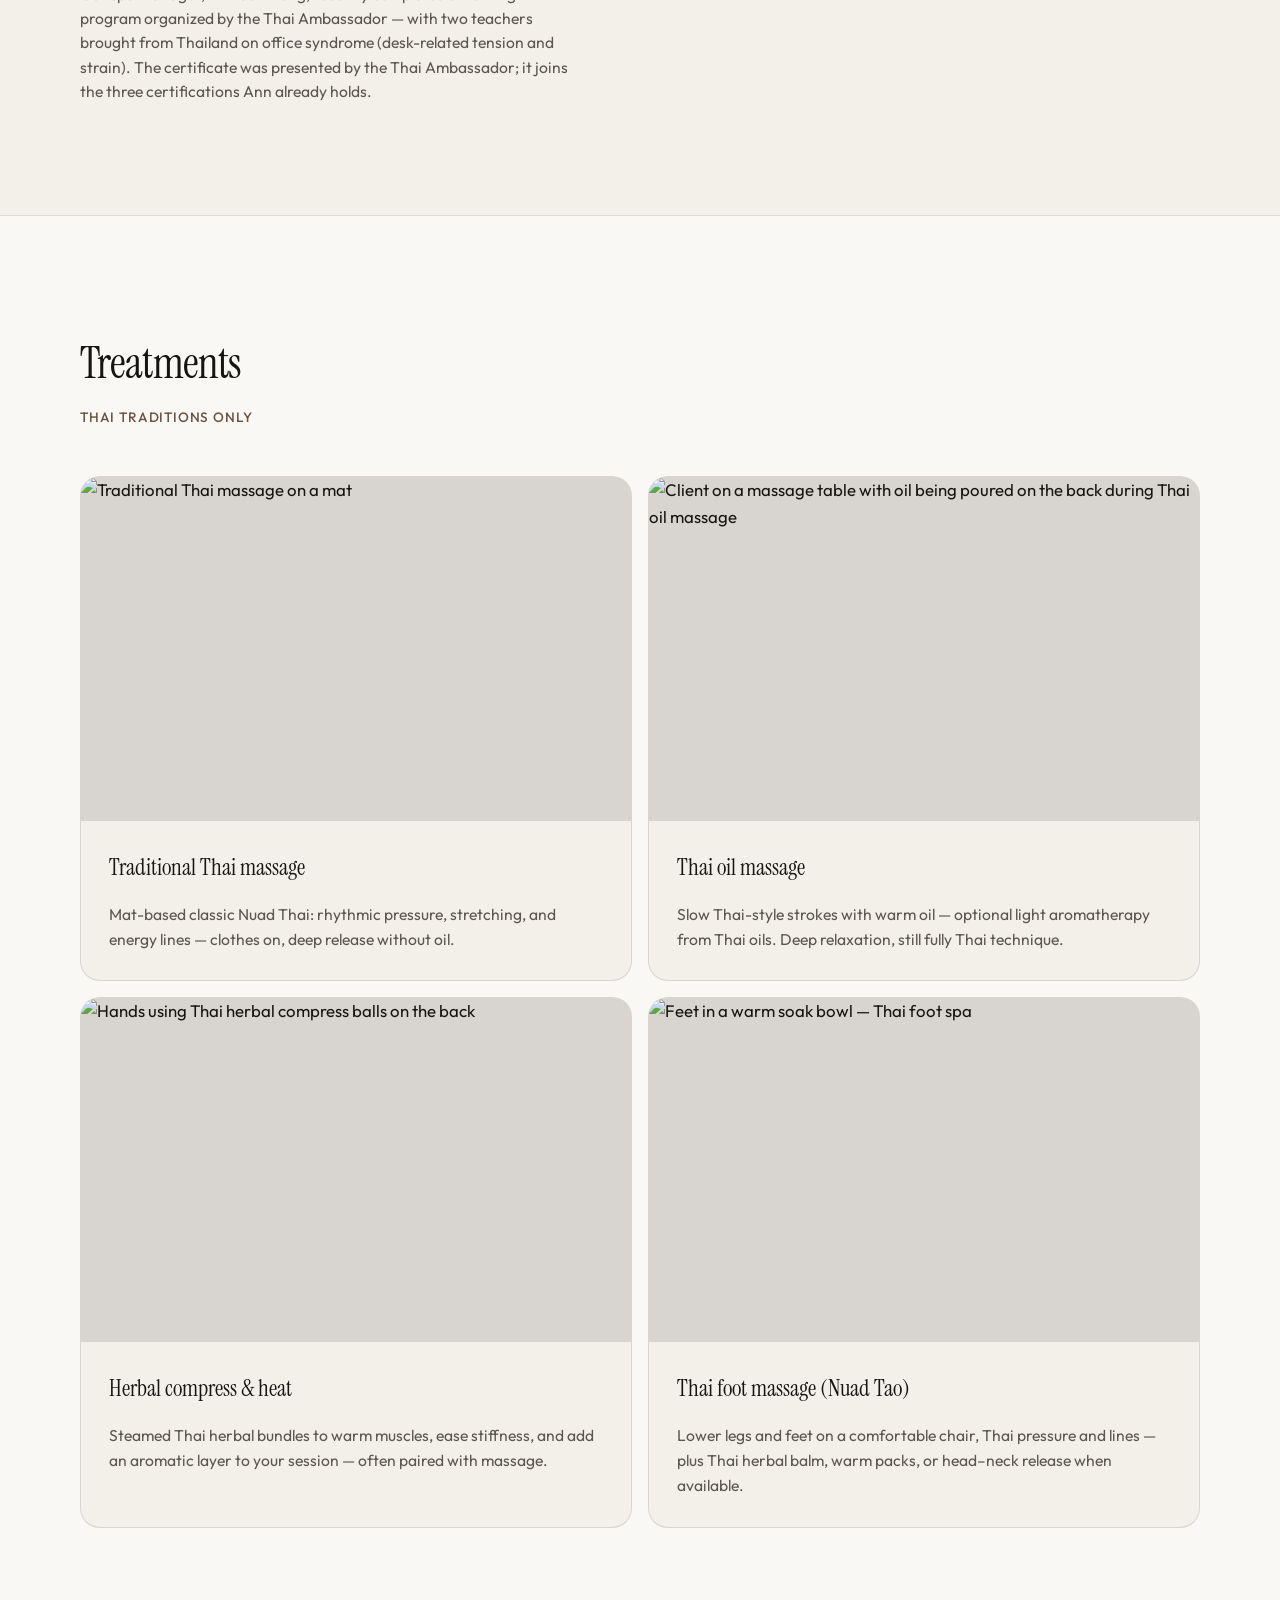
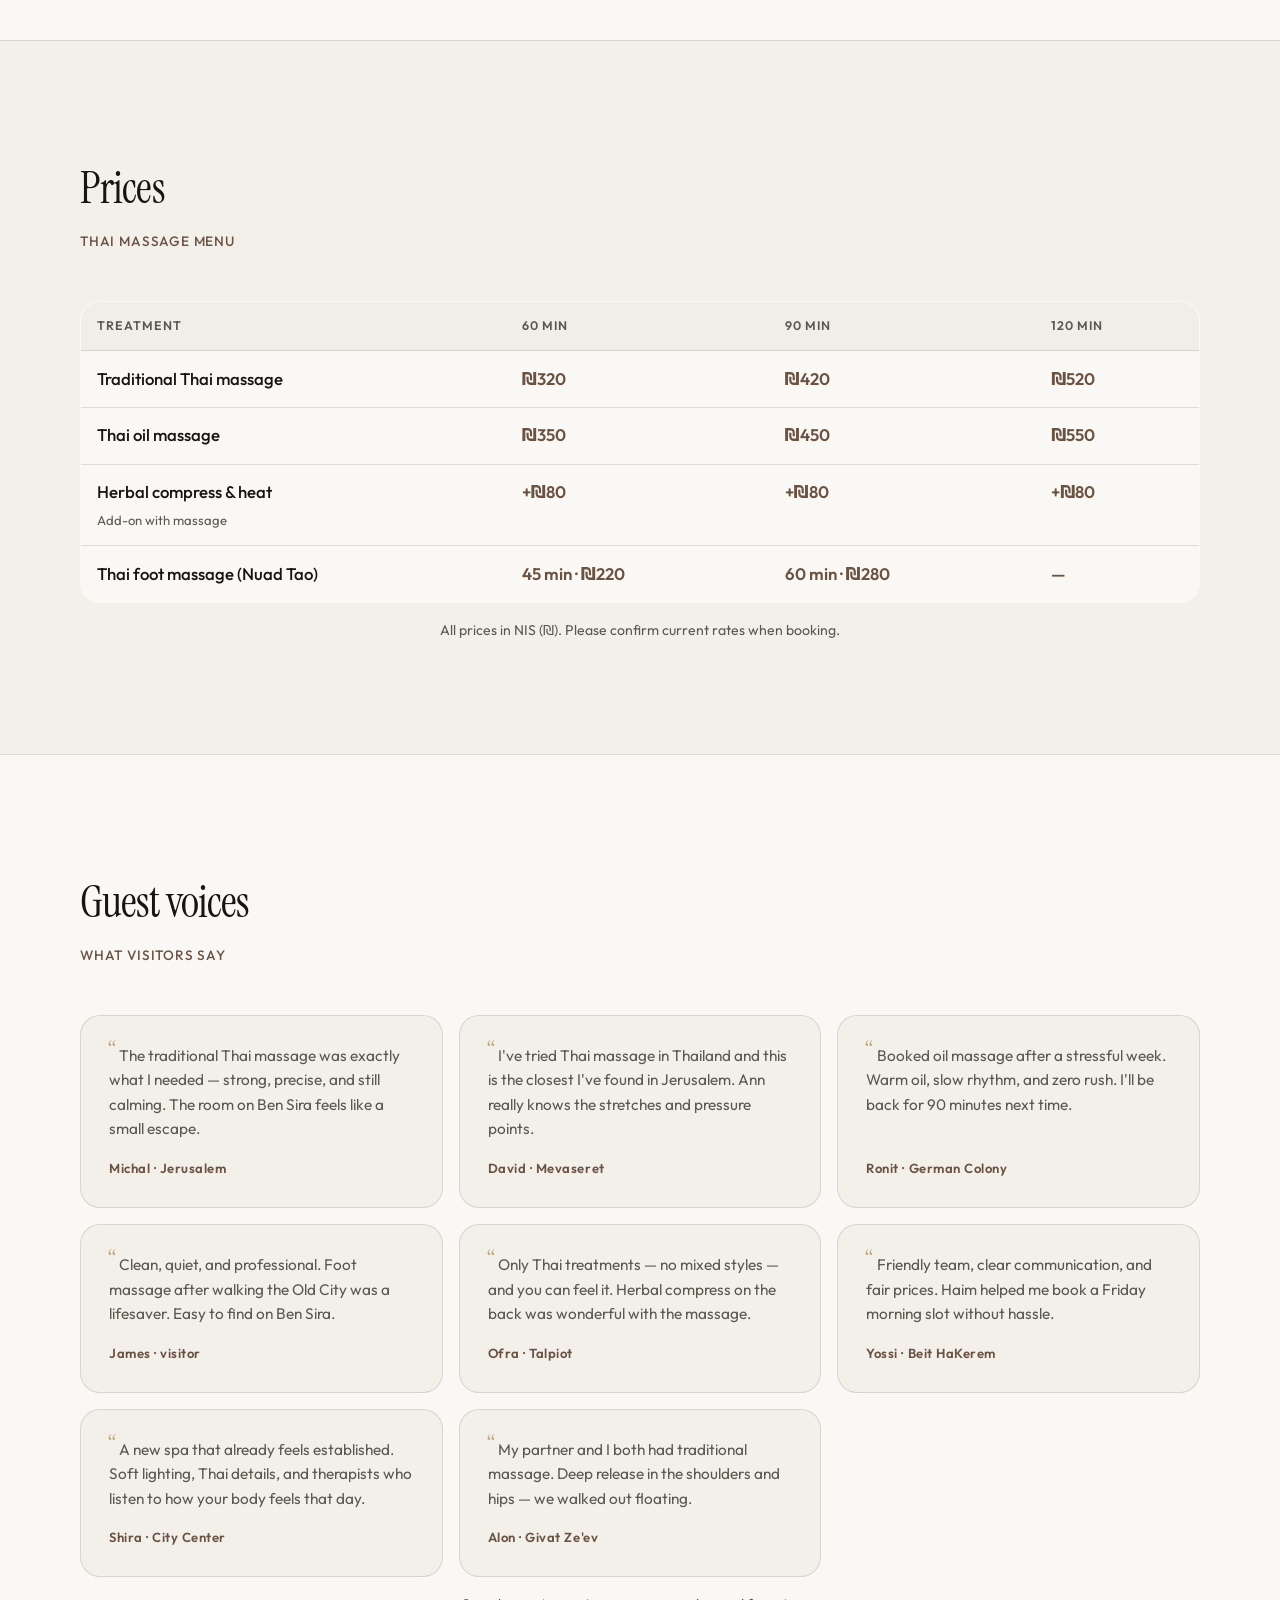
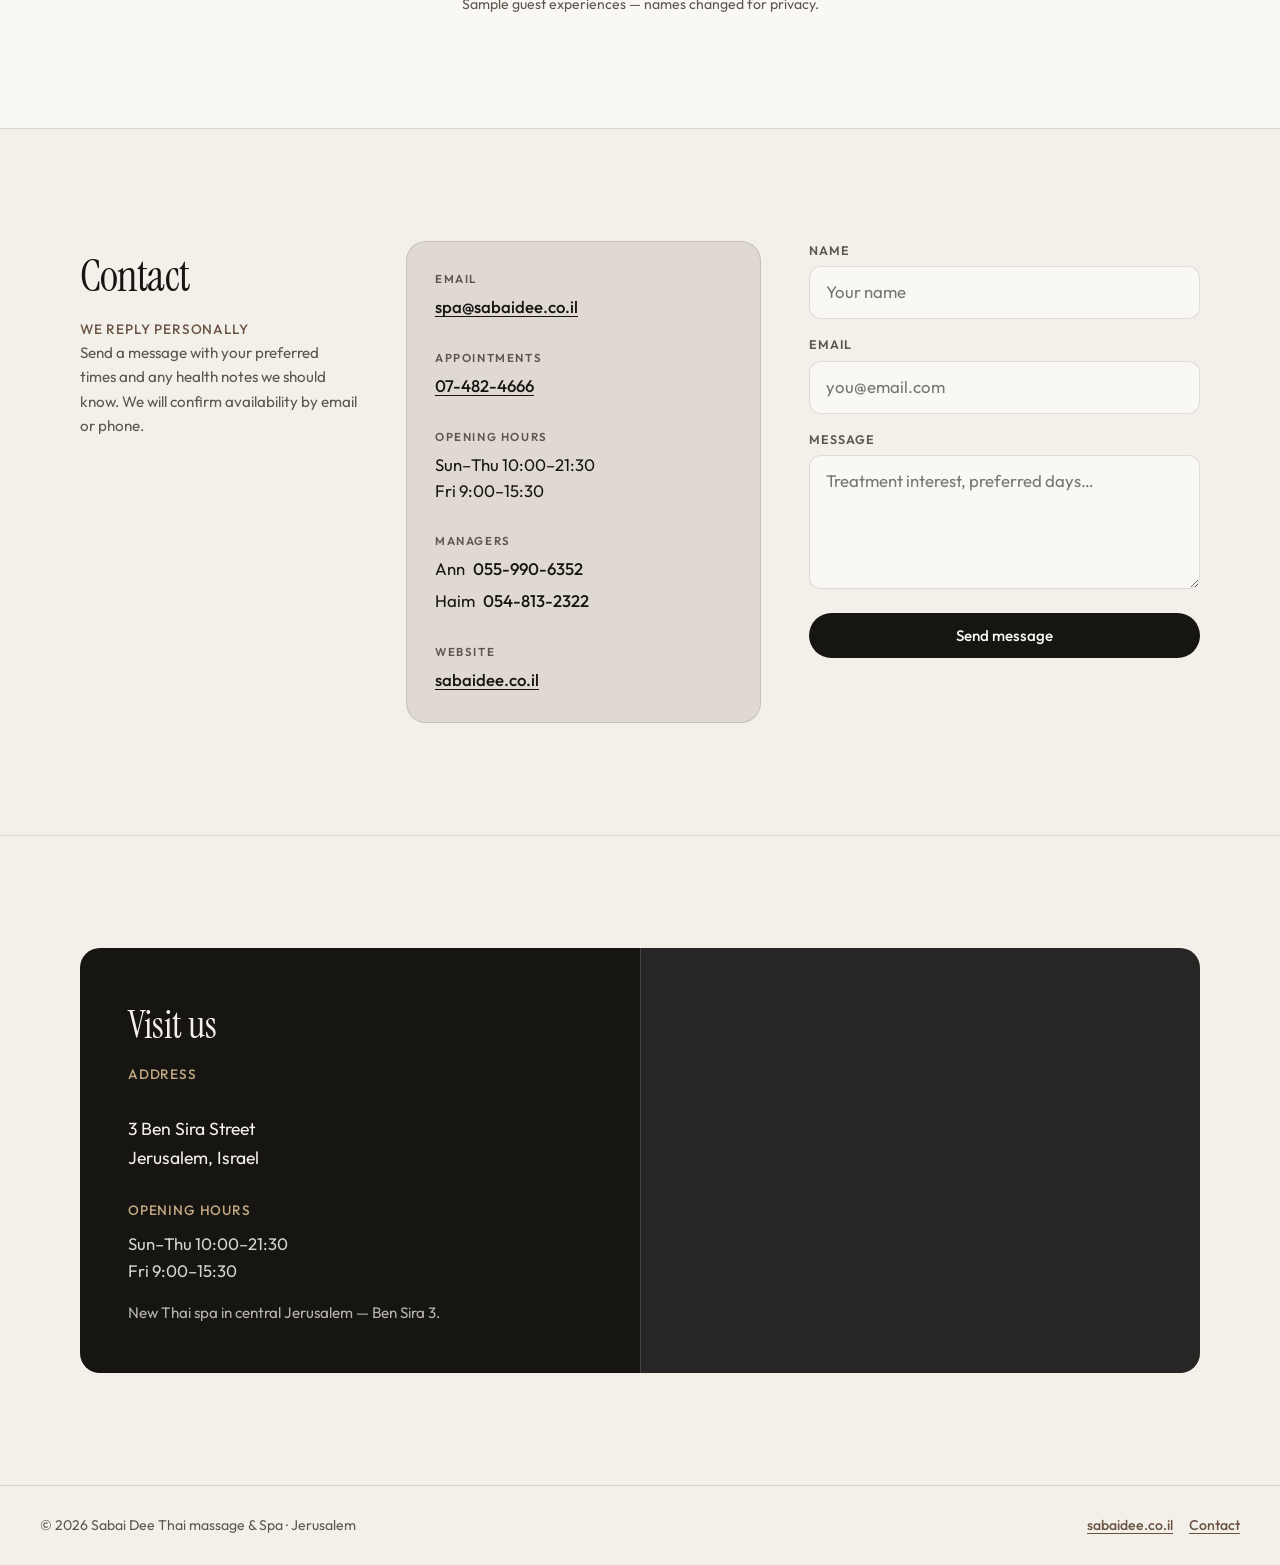
==== commit d2157e31: "Add price menu and sample guest testimonials sections. Co-authored-by: Cursor <cursoragent@cursor.co" ====
--- a/index.html
+++ b/index.html
@@ -148,6 +148,8 @@
         <nav id="site-nav" class="site-nav" aria-label="Primary">
           <a href="#about" data-i18n="nav_about">About</a>
           <a href="#treatments" data-i18n="nav_treatments">Treatments</a>
+          <a href="#prices" data-i18n="nav_prices">Prices</a>
+          <a href="#reviews" data-i18n="nav_reviews">Reviews</a>
           <a href="#contact" data-i18n="nav_contact">Contact</a>
           <a href="#visit" class="nav-cta" data-i18n="nav_visit">Visit</a>
         </nav>
@@ -352,6 +354,115 @@
             </div>
           </li>
         </ul>
+      </section>
+
+      <section id="prices" class="section prices">
+        <div class="section-head">
+          <h2 data-i18n="prices_h2">Prices</h2>
+          <p class="section-kicker" data-i18n="prices_kicker">Thai massage menu</p>
+        </div>
+        <div class="prices-wrap">
+          <table class="price-table">
+            <thead>
+              <tr>
+                <th scope="col" data-i18n="price_col_treatment">Treatment</th>
+                <th scope="col" data-i18n="price_col_60">60 min</th>
+                <th scope="col" data-i18n="price_col_90">90 min</th>
+                <th scope="col" data-i18n="price_col_120">120 min</th>
+              </tr>
+            </thead>
+            <tbody>
+              <tr>
+                <th scope="row" data-i18n="t1_h">Traditional Thai massage</th>
+                <td data-i18n="price_t1_60">₪320</td>
+                <td data-i18n="price_t1_90">₪420</td>
+                <td data-i18n="price_t1_120">₪520</td>
+              </tr>
+              <tr>
+                <th scope="row" data-i18n="t2_h">Thai oil massage</th>
+                <td data-i18n="price_t2_60">₪350</td>
+                <td data-i18n="price_t2_90">₪450</td>
+                <td data-i18n="price_t2_120">₪550</td>
+              </tr>
+              <tr>
+                <th scope="row">
+                  <span data-i18n="t3_h">Herbal compress &amp; heat</span>
+                  <span class="price-sub" data-i18n="price_t3_note">Add-on with massage</span>
+                </th>
+                <td data-i18n="price_t3_60">+₪80</td>
+                <td data-i18n="price_t3_90">+₪80</td>
+                <td data-i18n="price_t3_120">+₪80</td>
+              </tr>
+              <tr>
+                <th scope="row" data-i18n="t4_h">Thai foot massage (Nuad Tao)</th>
+                <td data-i18n="price_t4_45">45 min · ₪220</td>
+                <td data-i18n="price_t4_60">60 min · ₪280</td>
+                <td data-i18n="price_t4_120">—</td>
+              </tr>
+            </tbody>
+          </table>
+          <p class="prices-note" data-i18n="prices_note">
+            All prices in NIS (₪). Please confirm current rates when booking.
+          </p>
+        </div>
+      </section>
+
+      <section id="reviews" class="section reviews">
+        <div class="section-head">
+          <h2 data-i18n="reviews_h2">Guest voices</h2>
+          <p class="section-kicker" data-i18n="reviews_kicker">What visitors say</p>
+        </div>
+        <ul class="review-list">
+          <li class="review-card">
+            <blockquote data-i18n="r1_text">
+              The traditional Thai massage was exactly what I needed — strong, precise, and still calming.
+            </blockquote>
+            <cite data-i18n="r1_name">Michal · Jerusalem</cite>
+          </li>
+          <li class="review-card">
+            <blockquote data-i18n="r2_text">
+              I've tried Thai massage in Thailand and this is the closest I've found in Jerusalem.
+            </blockquote>
+            <cite data-i18n="r2_name">David · Mevaseret</cite>
+          </li>
+          <li class="review-card">
+            <blockquote data-i18n="r3_text">
+              Booked oil massage after a stressful week. Warm oil, slow rhythm, and zero rush.
+            </blockquote>
+            <cite data-i18n="r3_name">Ronit · German Colony</cite>
+          </li>
+          <li class="review-card">
+            <blockquote data-i18n="r4_text">
+              Clean, quiet, and professional. Foot massage after walking the Old City was a lifesaver.
+            </blockquote>
+            <cite data-i18n="r4_name">James · visitor</cite>
+          </li>
+          <li class="review-card">
+            <blockquote data-i18n="r5_text">
+              Only Thai treatments — no mixed styles — and you can feel it.
+            </blockquote>
+            <cite data-i18n="r5_name">Ofra · Talpiot</cite>
+          </li>
+          <li class="review-card">
+            <blockquote data-i18n="r6_text">
+              Friendly team, clear communication, and fair prices.
+            </blockquote>
+            <cite data-i18n="r6_name">Yossi · Beit HaKerem</cite>
+          </li>
+          <li class="review-card">
+            <blockquote data-i18n="r7_text">
+              A new spa that already feels established. Soft lighting and Thai details.
+            </blockquote>
+            <cite data-i18n="r7_name">Shira · City Center</cite>
+          </li>
+          <li class="review-card">
+            <blockquote data-i18n="r8_text">
+              My partner and I both had traditional massage. Deep release — we walked out floating.
+            </blockquote>
+            <cite data-i18n="r8_name">Alon · Givat Ze'ev</cite>
+          </li>
+        </ul>
+        <p class="reviews-note" data-i18n="reviews_note">Sample guest experiences — names changed for privacy.</p>
       </section>
 
       <section id="contact" class="section contact">
--- a/styles.css
+++ b/styles.css
@@ -802,6 +802,143 @@
   font-size: 0.98rem;
 }
 
+/* Prices */
+
+.prices-wrap {
+  max-width: var(--max);
+  margin: 0 auto;
+}
+
+.price-table {
+  width: 100%;
+  border-collapse: collapse;
+  background: var(--bg-elevated);
+  border: 1px solid var(--line);
+  border-radius: var(--radius-lg);
+  overflow: hidden;
+}
+
+.price-table th,
+.price-table td {
+  padding: 0.9rem 1rem;
+  text-align: start;
+  border-bottom: 1px solid var(--line);
+  vertical-align: top;
+}
+
+.price-table thead th {
+  font-size: 0.78rem;
+  font-weight: 600;
+  letter-spacing: 0.08em;
+  text-transform: uppercase;
+  color: var(--ink-muted);
+  background: color-mix(in srgb, var(--accent) 6%, var(--bg-elevated));
+}
+
+.price-table tbody th {
+  font-weight: 500;
+  color: var(--ink);
+  width: 38%;
+}
+
+.price-table tbody tr:last-child th,
+.price-table tbody tr:last-child td {
+  border-bottom: none;
+}
+
+.price-table td {
+  font-weight: 600;
+  color: var(--accent);
+  white-space: nowrap;
+}
+
+.price-sub {
+  display: block;
+  margin-top: 0.25rem;
+  font-size: 0.82rem;
+  font-weight: 400;
+  color: var(--ink-muted);
+}
+
+.prices-note,
+.reviews-note {
+  margin: var(--space-sm) 0 0;
+  font-size: 0.88rem;
+  color: var(--ink-muted);
+  text-align: center;
+}
+
+@media (max-width: 640px) {
+  .price-table {
+    display: block;
+    overflow-x: auto;
+    -webkit-overflow-scrolling: touch;
+  }
+}
+
+/* Reviews */
+
+.reviews {
+  background: var(--bg-elevated);
+}
+
+.review-list {
+  list-style: none;
+  margin: 0 auto;
+  padding: 0;
+  max-width: var(--max);
+  display: grid;
+  gap: var(--space-sm);
+}
+
+@media (min-width: 640px) {
+  .review-list {
+    grid-template-columns: repeat(2, 1fr);
+  }
+}
+
+@media (min-width: 960px) {
+  .review-list {
+    grid-template-columns: repeat(3, 1fr);
+  }
+}
+
+.review-card {
+  margin: 0;
+  padding: var(--space-md);
+  background: var(--bg);
+  border: 1px solid var(--line);
+  border-radius: var(--radius-lg);
+  display: flex;
+  flex-direction: column;
+  gap: var(--space-sm);
+}
+
+.review-card blockquote {
+  margin: 0;
+  font-size: 0.96rem;
+  line-height: 1.6;
+  color: var(--ink-muted);
+  flex: 1;
+}
+
+.review-card blockquote::before {
+  content: "“";
+  font-family: var(--font-serif);
+  font-size: 1.6rem;
+  line-height: 0;
+  color: var(--orb-a);
+  margin-inline-end: 0.15rem;
+}
+
+.review-card cite {
+  font-style: normal;
+  font-size: 0.82rem;
+  font-weight: 600;
+  letter-spacing: 0.04em;
+  color: var(--accent);
+}
+
 /* Contact */
 
 .contact-grid .section-intro {
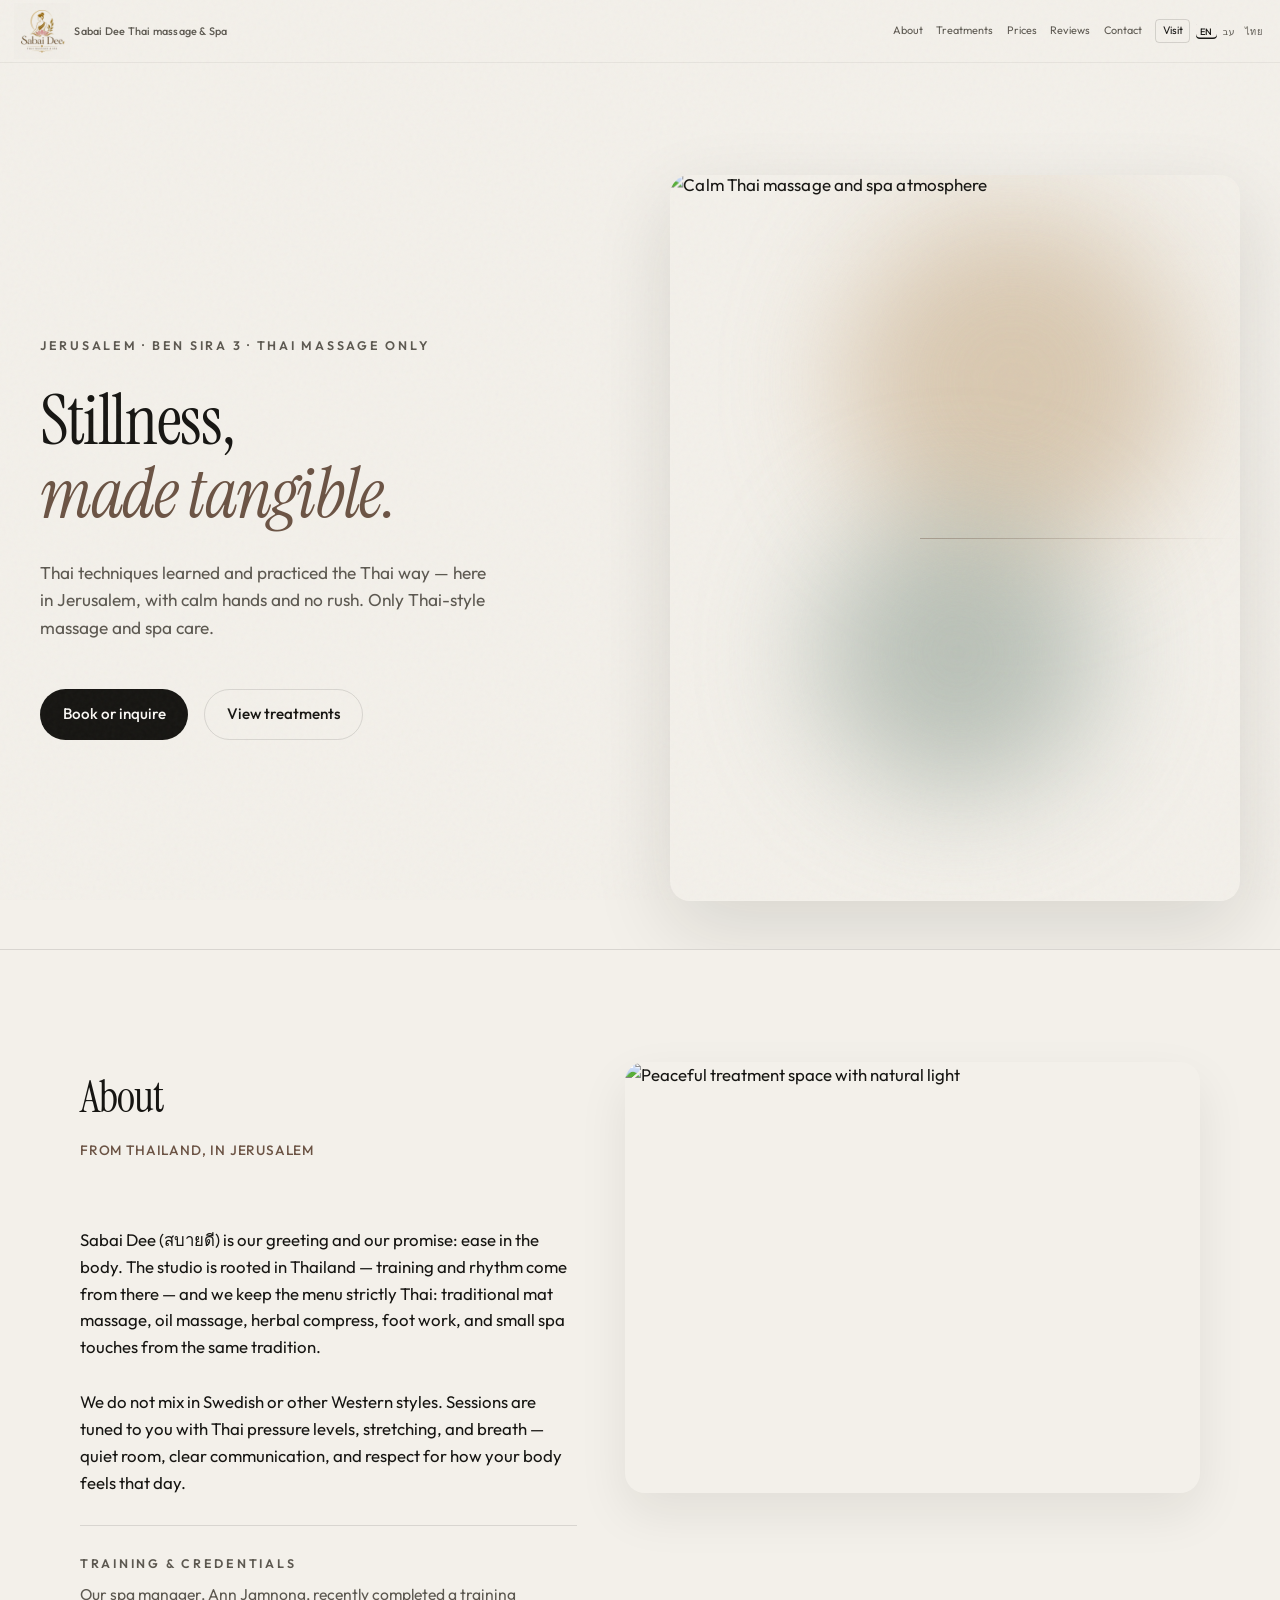
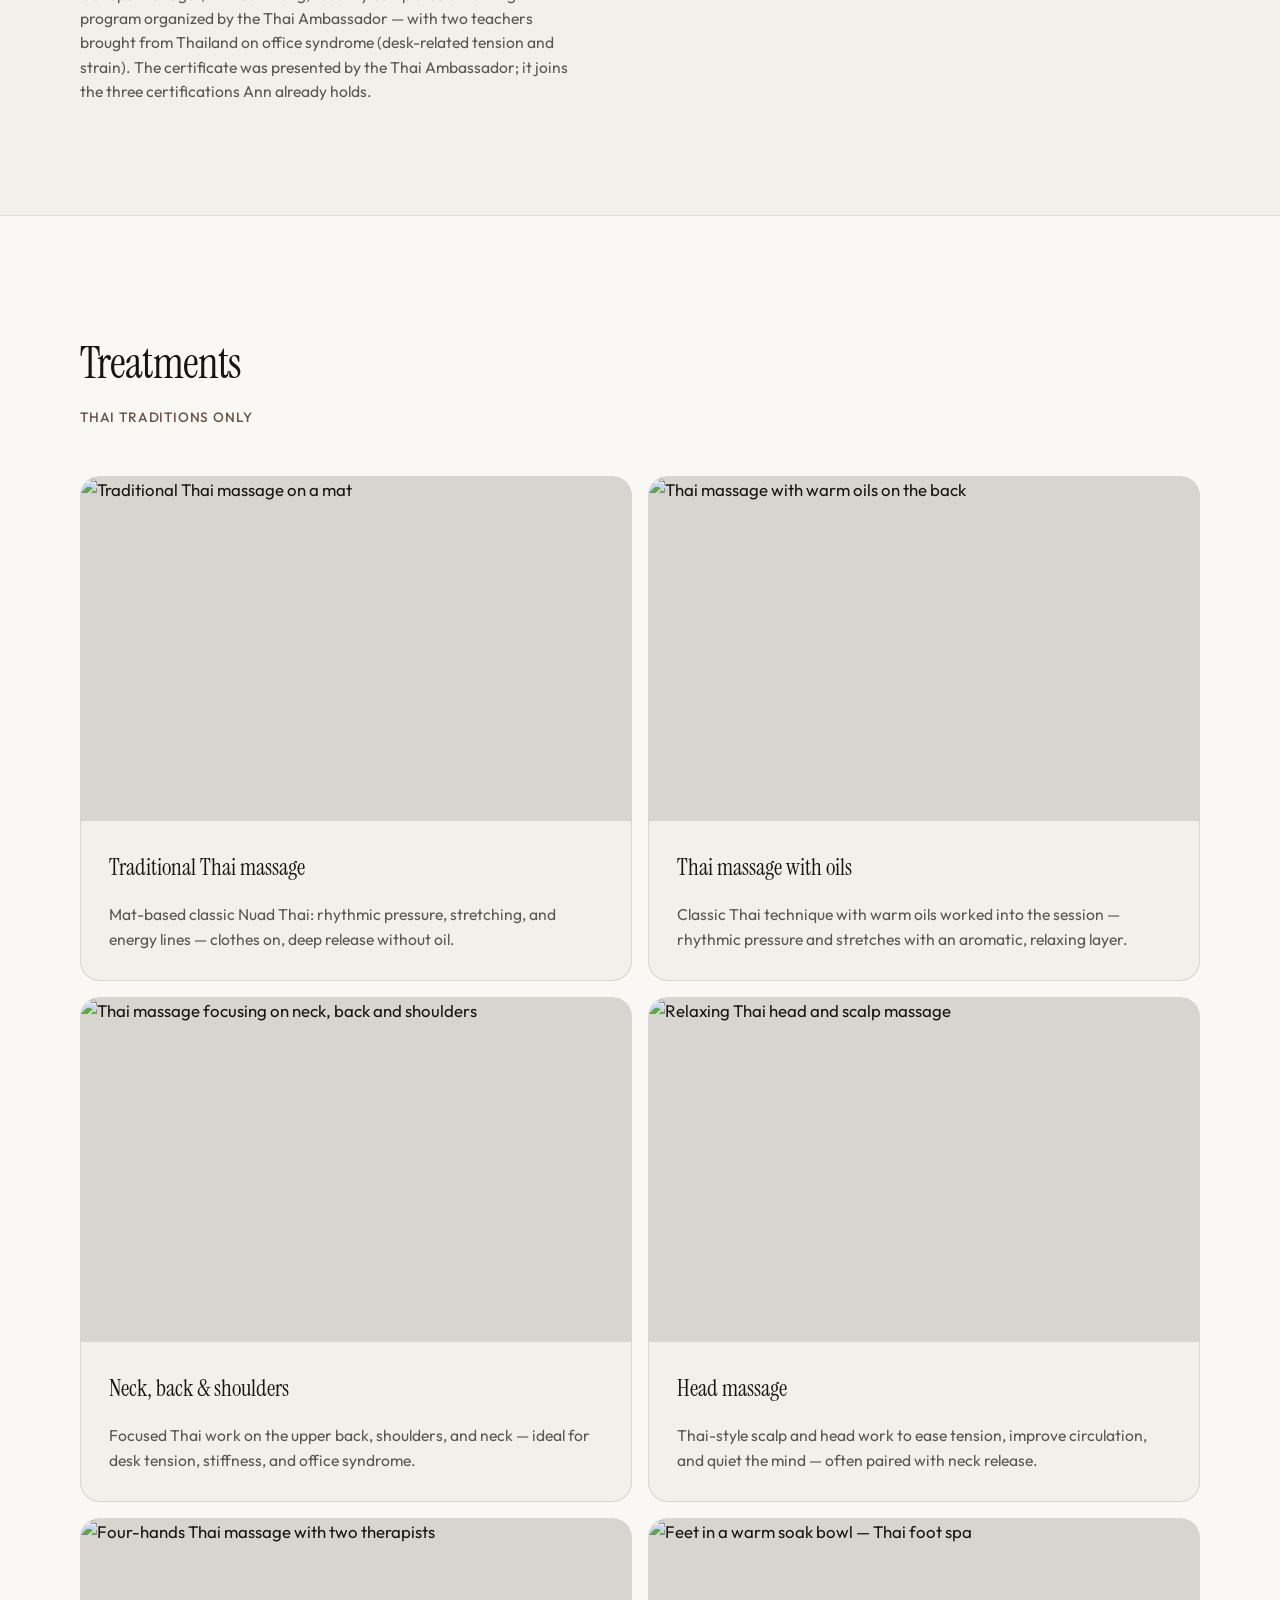
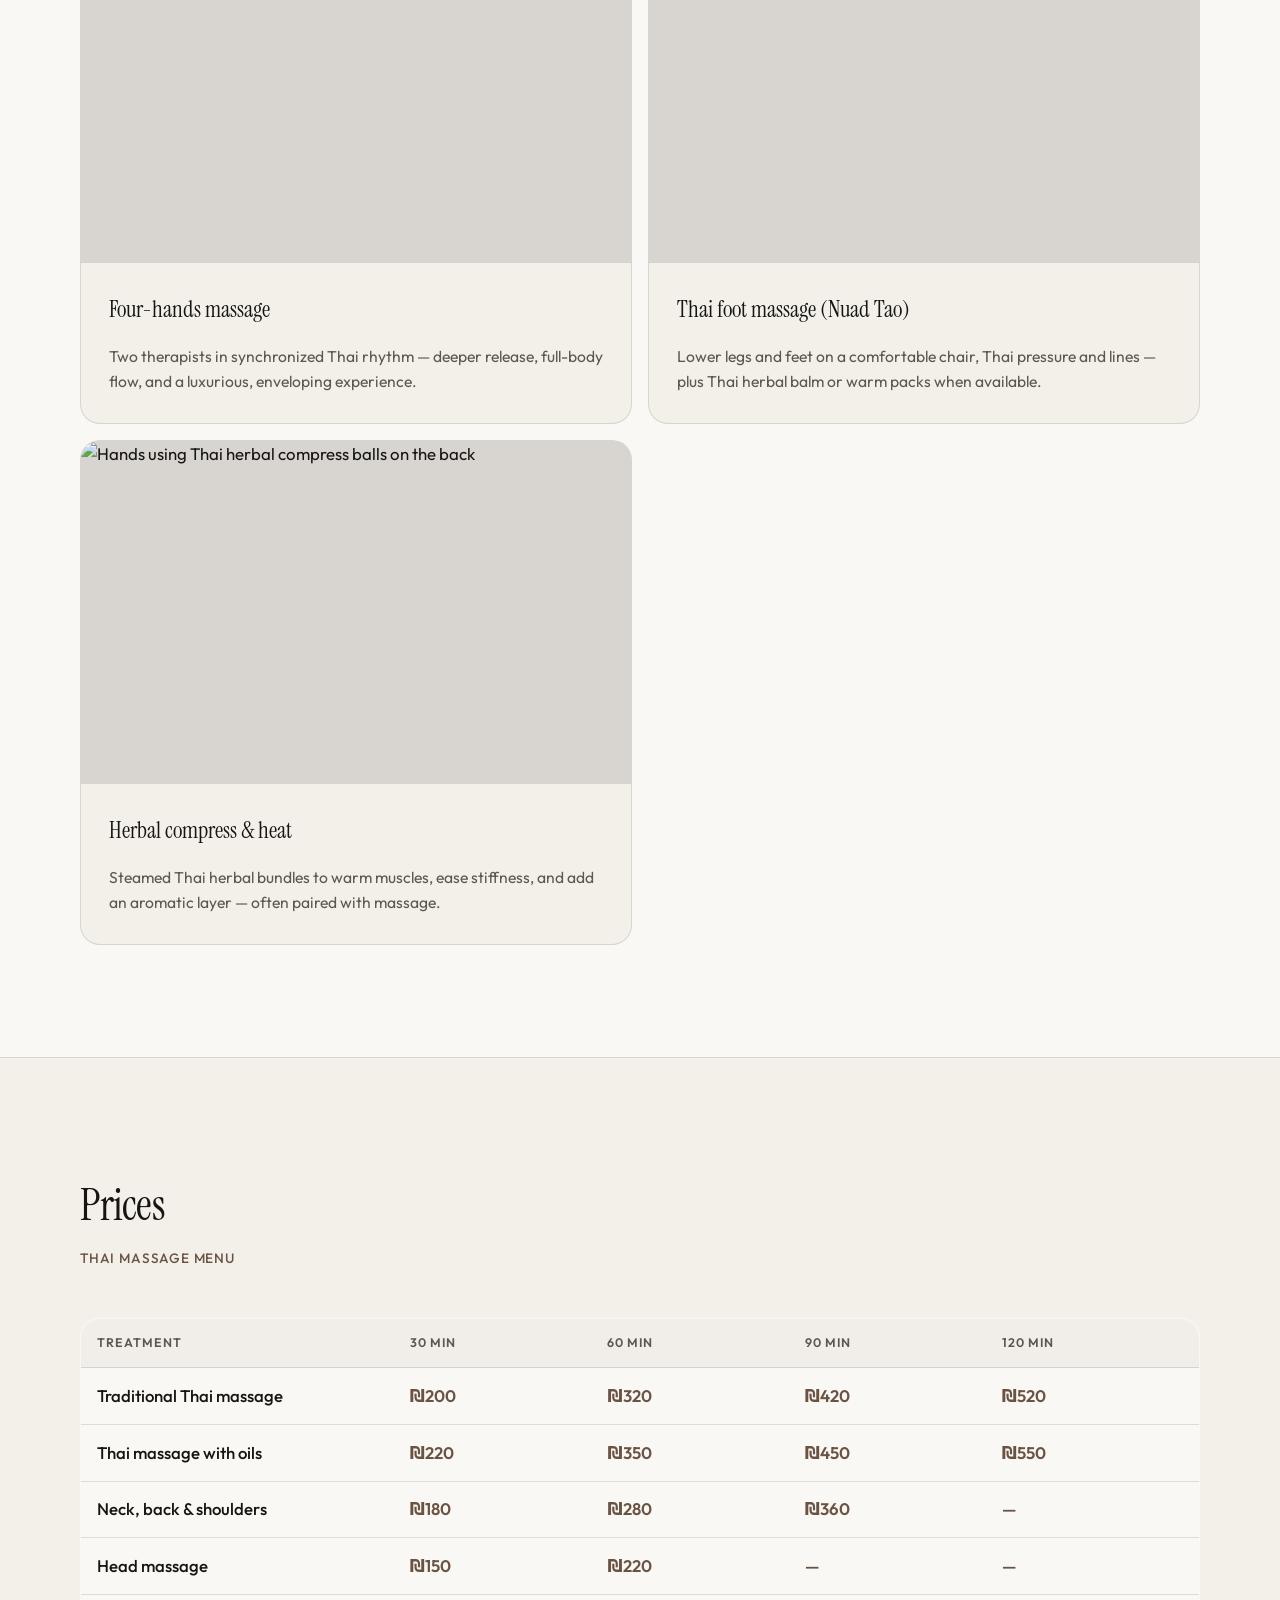
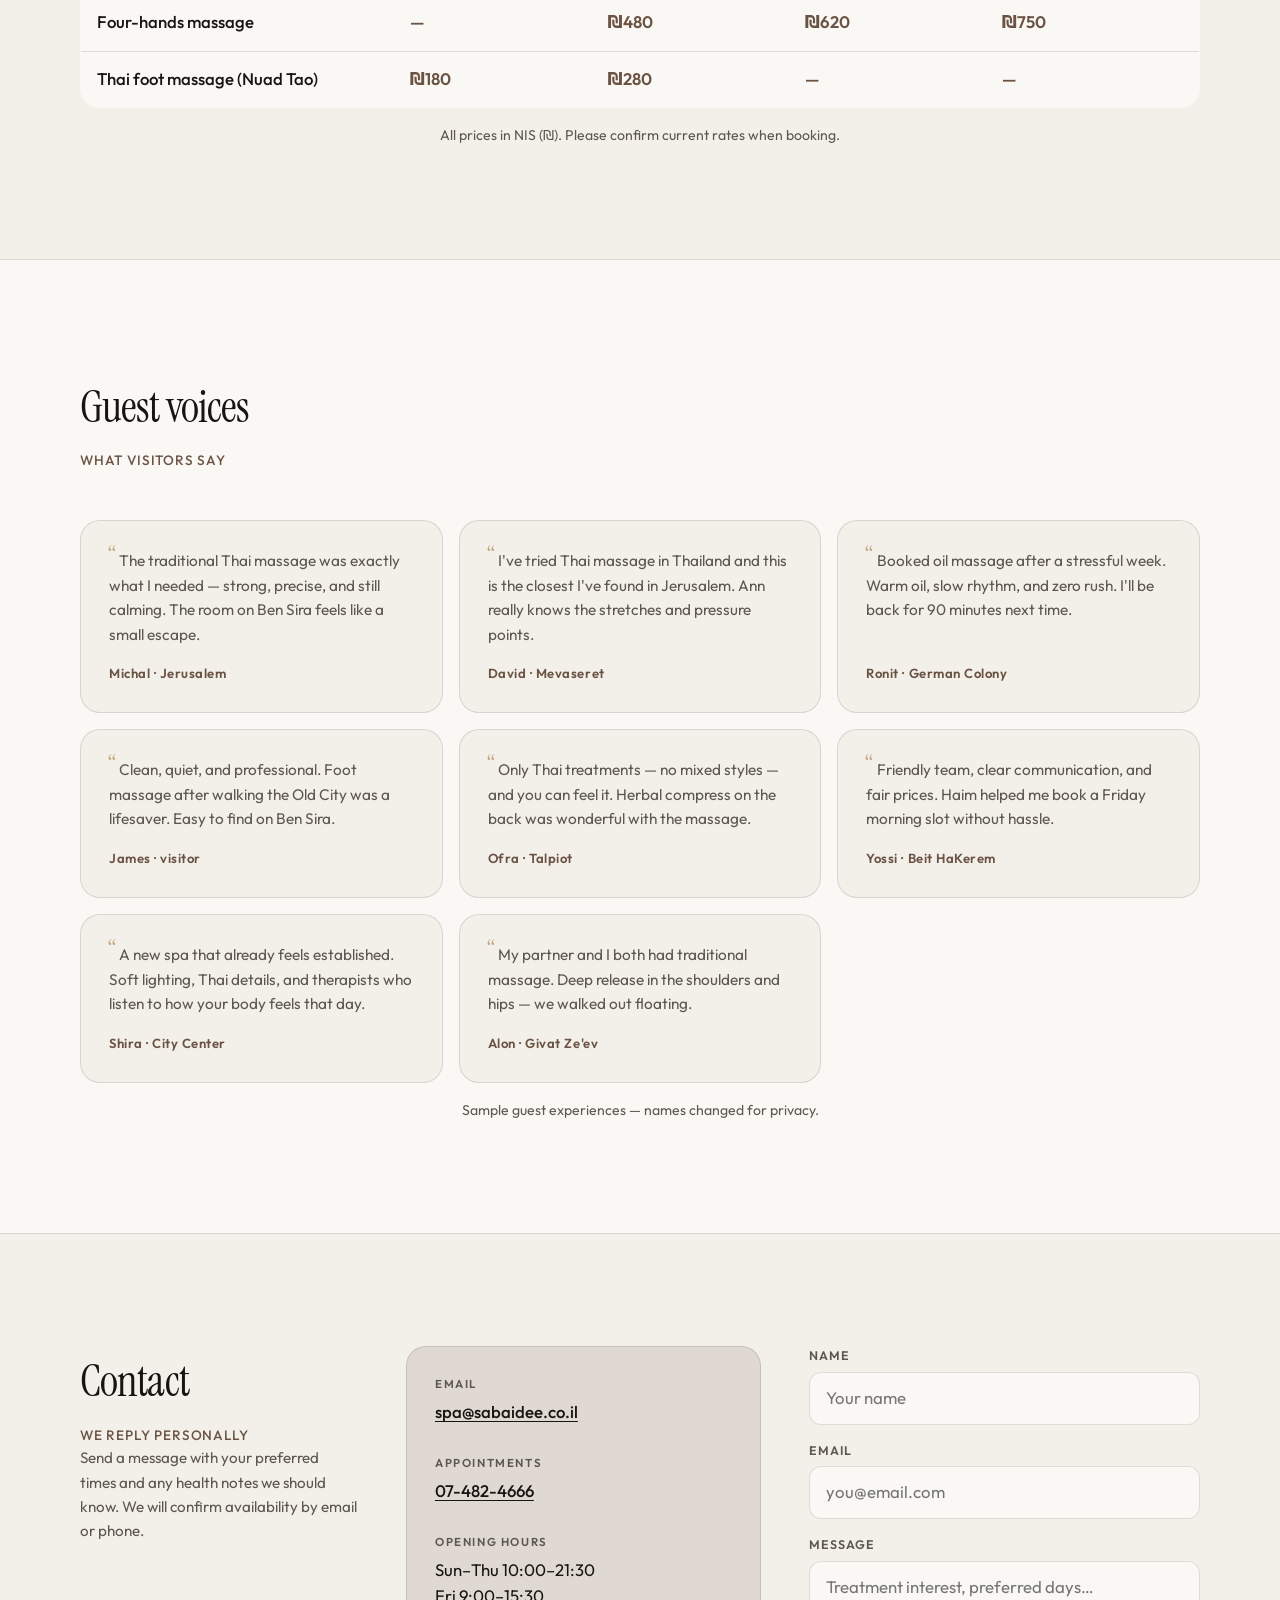
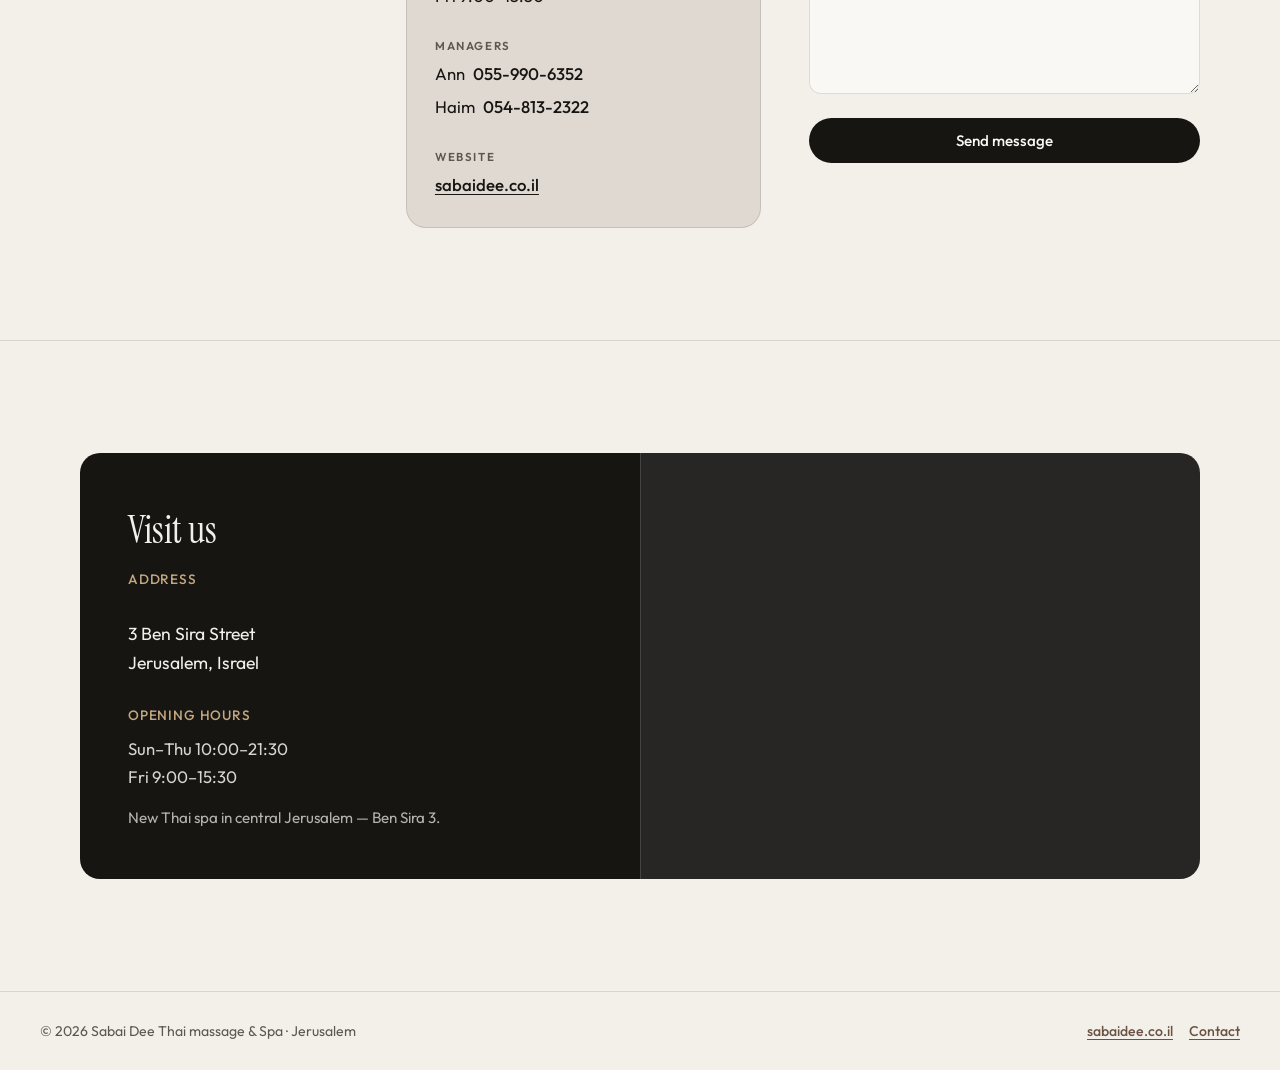
==== commit 47c9618f: "Update menu: oils combo, new treatments, restore 30-min prices. Co-authored-by: Cursor <cursoragent@" ====
--- a/index.html
+++ b/index.html
@@ -89,16 +89,32 @@
               "@type": "Offer",
               "itemOffered": {
                 "@type": "Service",
-                "name": "Thai oil massage",
-                "description": "Slow Thai-style strokes with warm oil and optional aromatherapy."
+                "name": "Thai massage with oils",
+                "description": "Classic Thai technique with warm oils during the session."
               }
             },
             {
               "@type": "Offer",
               "itemOffered": {
                 "@type": "Service",
-                "name": "Herbal compress and heat",
-                "description": "Steamed Thai herbal bundles paired with massage."
+                "name": "Neck, back and shoulders massage",
+                "description": "Focused Thai work on upper back, shoulders and neck."
+              }
+            },
+            {
+              "@type": "Offer",
+              "itemOffered": {
+                "@type": "Service",
+                "name": "Head massage",
+                "description": "Thai-style scalp and head massage."
+              }
+            },
+            {
+              "@type": "Offer",
+              "itemOffered": {
+                "@type": "Service",
+                "name": "Four-hands massage",
+                "description": "Two therapists in synchronized Thai rhythm."
               }
             },
             {
@@ -302,14 +318,89 @@
                 loading="lazy"
                 decoding="async"
                 data-i18n-alt="img_t2_alt"
-                alt="Therapist pouring warm oil onto a client’s back during a massage"
+                alt="Thai massage with warm oils"
               />
             </div>
             <div class="treatment-card-body">
-              <h3 data-i18n="t2_h">Thai oil massage</h3>
+              <h3 data-i18n="t2_h">Thai massage with oils</h3>
               <p data-i18n="t2_p">
-                Slow Thai-style strokes with warm oil — optional light aromatherapy from
-                Thai oils. Deep relaxation, still fully Thai technique.
+                Classic Thai technique with warm oils worked into the session.
+              </p>
+            </div>
+          </li>
+          <li class="treatment-card">
+            <div class="treatment-card-media">
+              <img
+                src="https://images.unsplash.com/photo-1512290923902-8a9f81dc236c?auto=format&amp;fit=crop&amp;w=800&amp;h=600&amp;q=80"
+                width="800"
+                height="600"
+                loading="lazy"
+                decoding="async"
+                data-i18n-alt="img_t3_alt"
+                alt="Neck, back and shoulders massage"
+              />
+            </div>
+            <div class="treatment-card-body">
+              <h3 data-i18n="t3_h">Neck, back &amp; shoulders</h3>
+              <p data-i18n="t3_p">
+                Focused Thai work on the upper back, shoulders, and neck.
+              </p>
+            </div>
+          </li>
+          <li class="treatment-card">
+            <div class="treatment-card-media">
+              <img
+                src="https://images.unsplash.com/photo-1540555700478-4be289fbecef?auto=format&amp;fit=crop&amp;w=800&amp;h=600&amp;q=80"
+                width="800"
+                height="600"
+                loading="lazy"
+                decoding="async"
+                data-i18n-alt="img_t4_alt"
+                alt="Head massage"
+              />
+            </div>
+            <div class="treatment-card-body">
+              <h3 data-i18n="t4_h">Head massage</h3>
+              <p data-i18n="t4_p">
+                Thai-style scalp and head work to ease tension and quiet the mind.
+              </p>
+            </div>
+          </li>
+          <li class="treatment-card">
+            <div class="treatment-card-media">
+              <img
+                src="https://images.unsplash.com/photo-1544161515-4ab6ce6db874?auto=format&amp;fit=crop&amp;w=800&amp;h=600&amp;q=80"
+                width="800"
+                height="600"
+                loading="lazy"
+                decoding="async"
+                data-i18n-alt="img_t5_alt"
+                alt="Four-hands massage"
+              />
+            </div>
+            <div class="treatment-card-body">
+              <h3 data-i18n="t5_h">Four-hands massage</h3>
+              <p data-i18n="t5_p">
+                Two therapists in synchronized Thai rhythm — a luxurious full-body flow.
+              </p>
+            </div>
+          </li>
+          <li class="treatment-card">
+            <div class="treatment-card-media">
+              <img
+                src="https://images.unsplash.com/photo-1577117633143-a2437fb9bdda?auto=format&amp;fit=crop&amp;w=800&amp;h=600&amp;q=80"
+                width="800"
+                height="600"
+                loading="lazy"
+                decoding="async"
+                data-i18n-alt="img_t6_alt"
+                alt="Thai foot massage"
+              />
+            </div>
+            <div class="treatment-card-body">
+              <h3 data-i18n="t6_h">Thai foot massage (Nuad Tao)</h3>
+              <p data-i18n="t6_p">
+                Lower legs and feet on a comfortable chair, Thai pressure and lines.
               </p>
             </div>
           </li>
@@ -321,35 +412,14 @@
                 height="600"
                 loading="lazy"
                 decoding="async"
-                data-i18n-alt="img_t3_alt"
-                alt="Thai herbal compress massage on the back"
+                data-i18n-alt="img_t7_alt"
+                alt="Herbal compress massage"
               />
             </div>
             <div class="treatment-card-body">
-              <h3 data-i18n="t3_h">Herbal compress &amp; heat</h3>
-              <p data-i18n="t3_p">
-                Steamed Thai herbal bundles to warm muscles, ease stiffness, and add an
-                aromatic layer to your session — often paired with massage.
-              </p>
-            </div>
-          </li>
-          <li class="treatment-card">
-            <div class="treatment-card-media">
-              <img
-                src="https://images.unsplash.com/photo-1577117633143-a2437fb9bdda?auto=format&amp;fit=crop&amp;w=800&amp;h=600&amp;q=80"
-                width="800"
-                height="600"
-                loading="lazy"
-                decoding="async"
-                data-i18n-alt="img_t4_alt"
-                alt="Feet soaking in a bowl — Thai foot spa"
-              />
-            </div>
-            <div class="treatment-card-body">
-              <h3 data-i18n="t4_h">Thai foot massage (Nuad Tao)</h3>
-              <p data-i18n="t4_p">
-                Lower legs and feet on a comfortable chair, Thai pressure and lines —
-                plus Thai herbal balm, warm packs, or head–neck release when available.
+              <h3 data-i18n="t7_h">Herbal compress &amp; heat</h3>
+              <p data-i18n="t7_p">
+                Steamed Thai herbal bundles — often paired with massage.
               </p>
             </div>
           </li>
@@ -366,6 +436,7 @@
             <thead>
               <tr>
                 <th scope="col" data-i18n="price_col_treatment">Treatment</th>
+                <th scope="col" data-i18n="price_col_30">30 min</th>
                 <th scope="col" data-i18n="price_col_60">60 min</th>
                 <th scope="col" data-i18n="price_col_90">90 min</th>
                 <th scope="col" data-i18n="price_col_120">120 min</th>
@@ -374,30 +445,45 @@
             <tbody>
               <tr>
                 <th scope="row" data-i18n="t1_h">Traditional Thai massage</th>
+                <td data-i18n="price_t1_30">₪200</td>
                 <td data-i18n="price_t1_60">₪320</td>
                 <td data-i18n="price_t1_90">₪420</td>
                 <td data-i18n="price_t1_120">₪520</td>
               </tr>
               <tr>
-                <th scope="row" data-i18n="t2_h">Thai oil massage</th>
+                <th scope="row" data-i18n="t2_h">Thai massage with oils</th>
+                <td data-i18n="price_t2_30">₪220</td>
                 <td data-i18n="price_t2_60">₪350</td>
                 <td data-i18n="price_t2_90">₪450</td>
                 <td data-i18n="price_t2_120">₪550</td>
               </tr>
               <tr>
-                <th scope="row">
-                  <span data-i18n="t3_h">Herbal compress &amp; heat</span>
-                  <span class="price-sub" data-i18n="price_t3_note">Add-on with massage</span>
-                </th>
-                <td data-i18n="price_t3_60">+₪80</td>
-                <td data-i18n="price_t3_90">+₪80</td>
-                <td data-i18n="price_t3_120">+₪80</td>
+                <th scope="row" data-i18n="t3_h">Neck, back &amp; shoulders</th>
+                <td data-i18n="price_t3_30">₪180</td>
+                <td data-i18n="price_t3_60">₪280</td>
+                <td data-i18n="price_t3_90">₪360</td>
+                <td data-i18n="price_t3_120">—</td>
               </tr>
               <tr>
-                <th scope="row" data-i18n="t4_h">Thai foot massage (Nuad Tao)</th>
-                <td data-i18n="price_t4_45">45 min · ₪220</td>
-                <td data-i18n="price_t4_60">60 min · ₪280</td>
+                <th scope="row" data-i18n="t4_h">Head massage</th>
+                <td data-i18n="price_t4_30">₪150</td>
+                <td data-i18n="price_t4_60">₪220</td>
+                <td data-i18n="price_t4_90">—</td>
                 <td data-i18n="price_t4_120">—</td>
+              </tr>
+              <tr>
+                <th scope="row" data-i18n="t5_h">Four-hands massage</th>
+                <td data-i18n="price_t5_30">—</td>
+                <td data-i18n="price_t5_60">₪480</td>
+                <td data-i18n="price_t5_90">₪620</td>
+                <td data-i18n="price_t5_120">₪750</td>
+              </tr>
+              <tr>
+                <th scope="row" data-i18n="t6_h">Thai foot massage (Nuad Tao)</th>
+                <td data-i18n="price_t6_30">₪180</td>
+                <td data-i18n="price_t6_60">₪280</td>
+                <td data-i18n="price_t6_90">—</td>
+                <td data-i18n="price_t6_120">—</td>
               </tr>
             </tbody>
           </table>
--- a/styles.css
+++ b/styles.css
@@ -838,7 +838,7 @@
 .price-table tbody th {
   font-weight: 500;
   color: var(--ink);
-  width: 38%;
+  width: 28%;
 }
 
 .price-table tbody tr:last-child th,
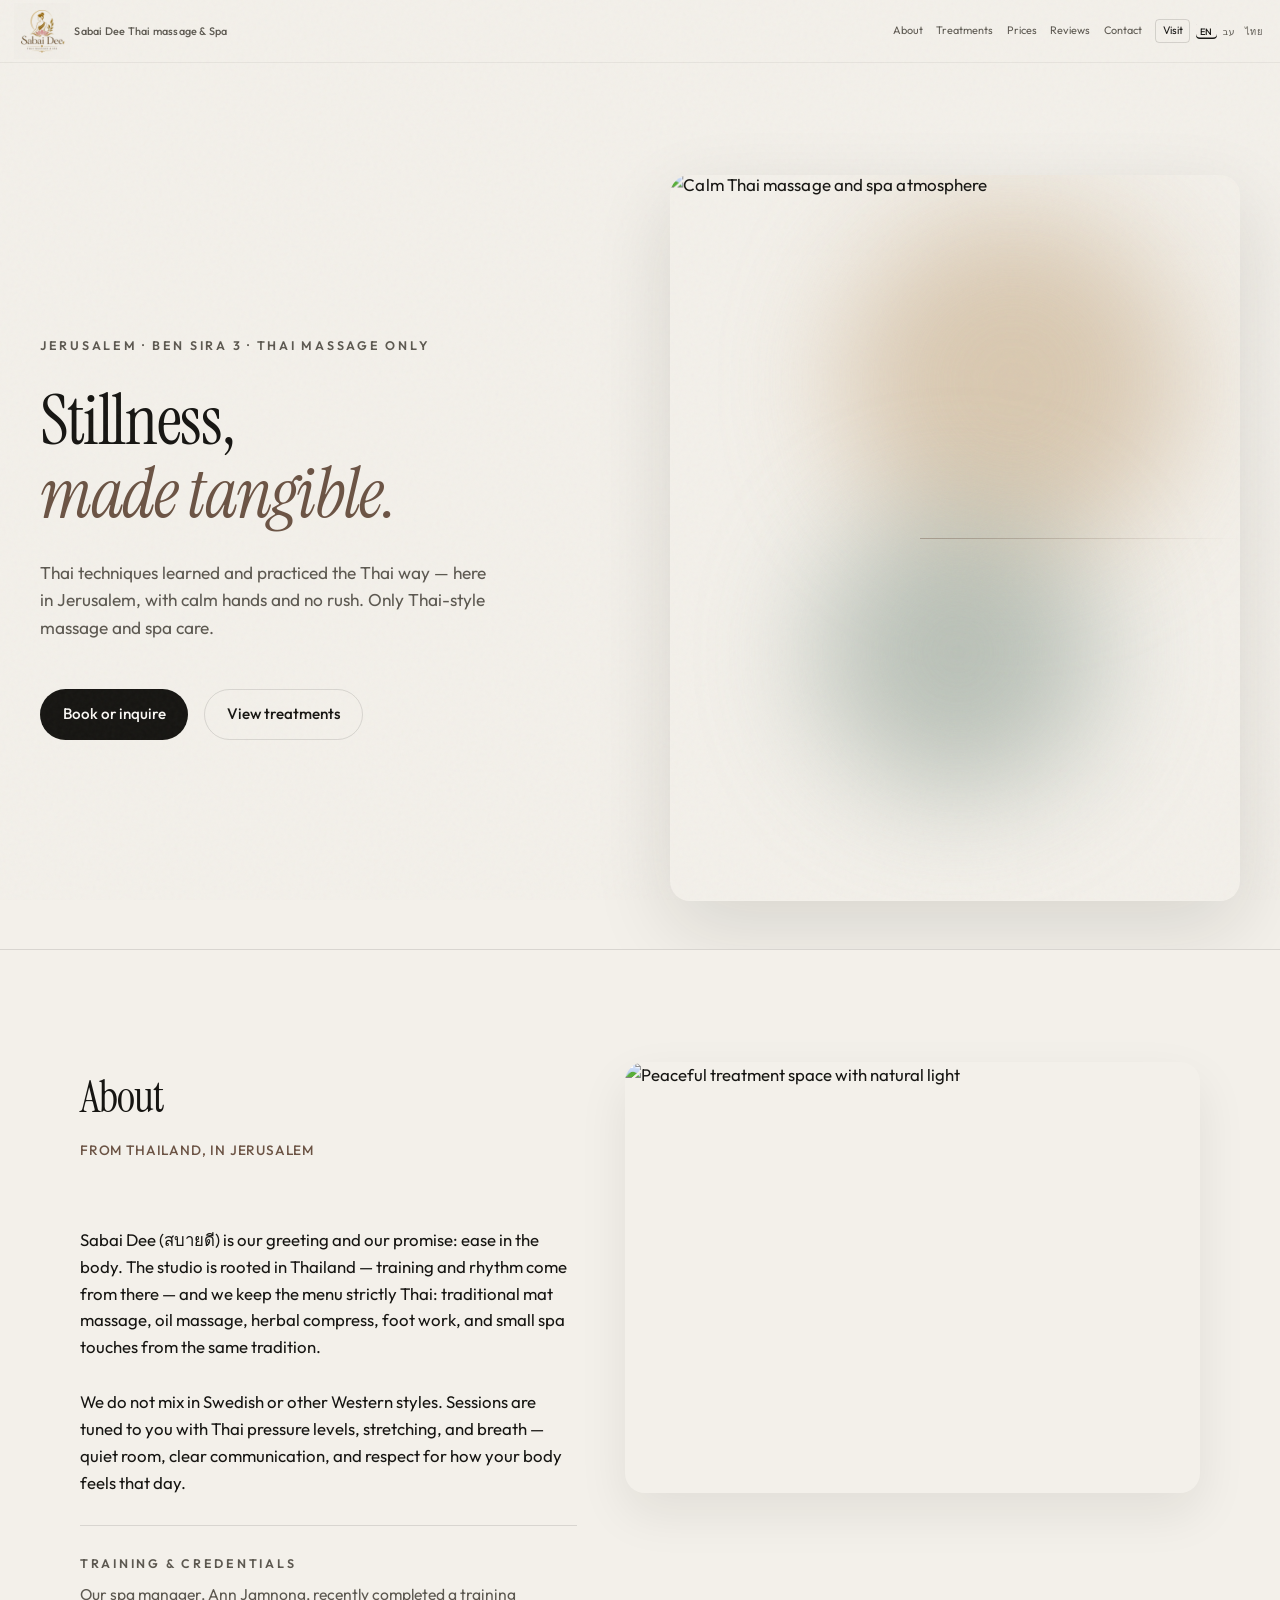
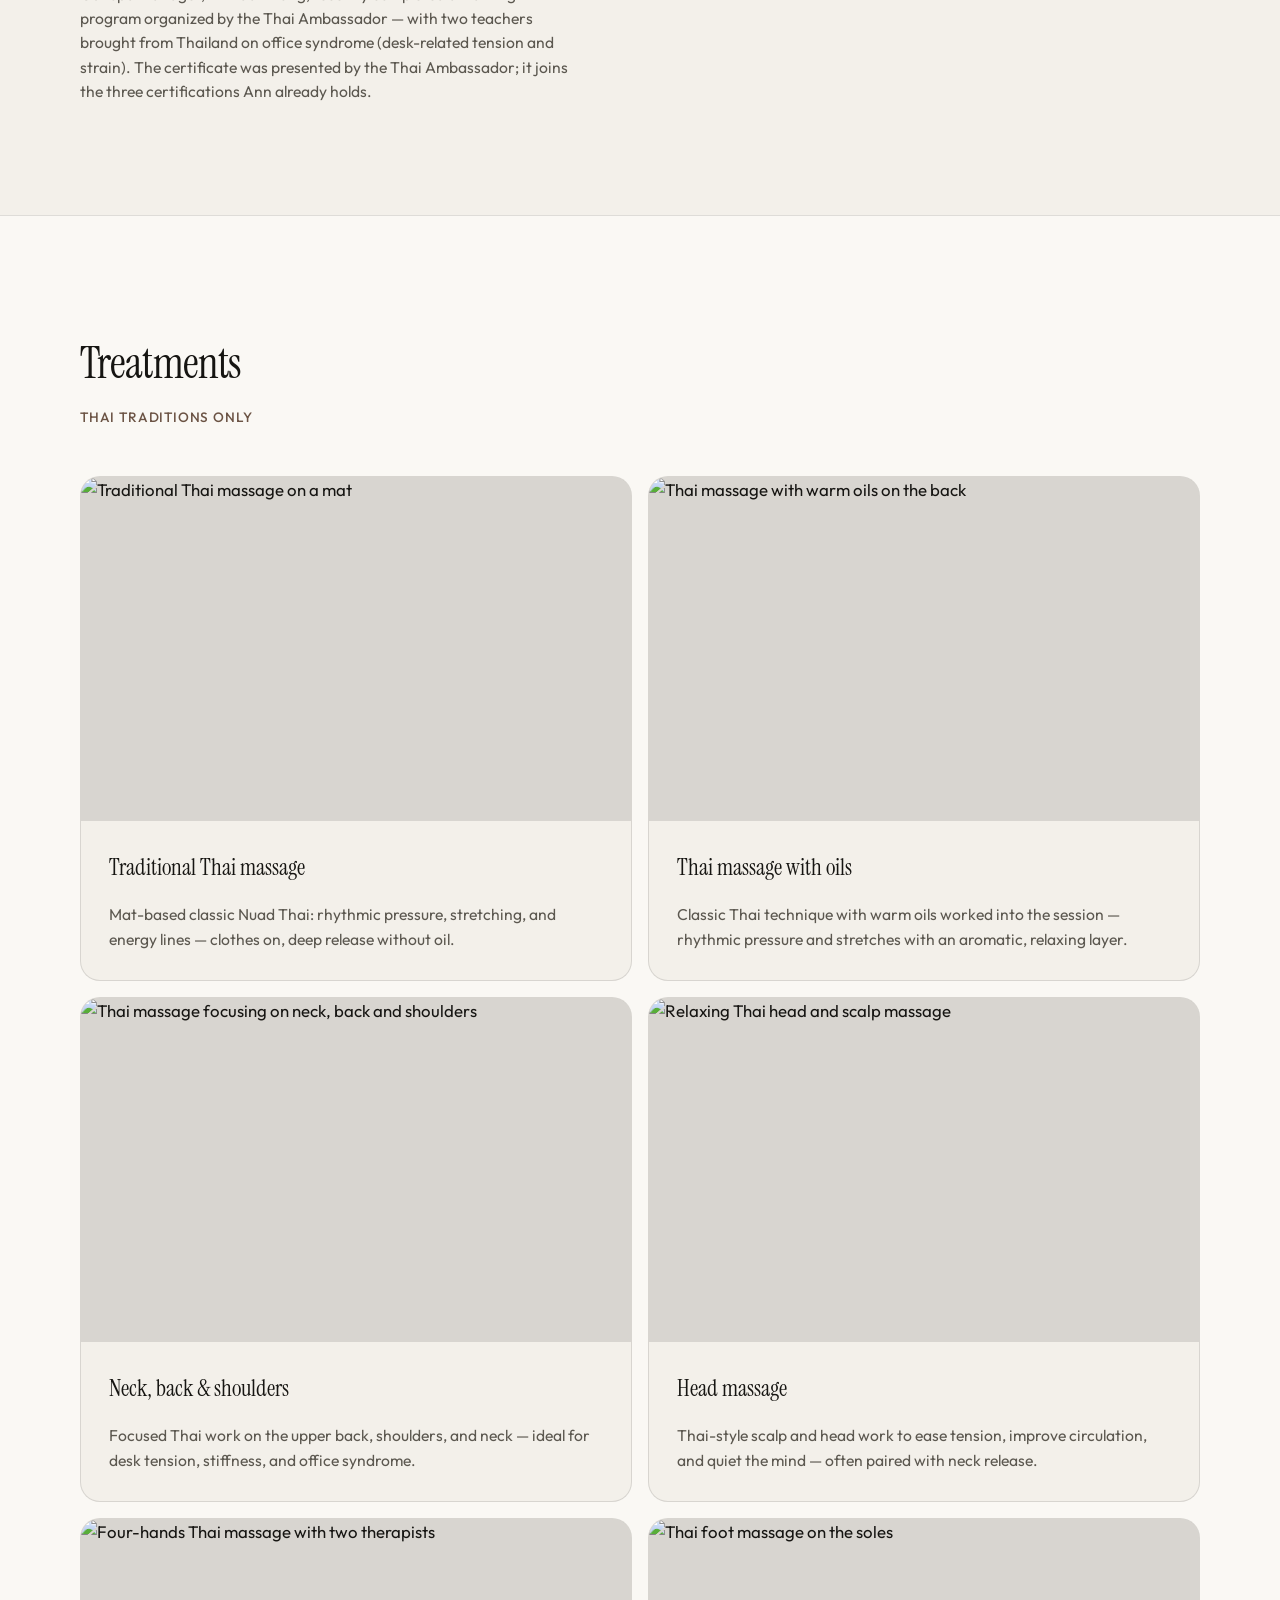
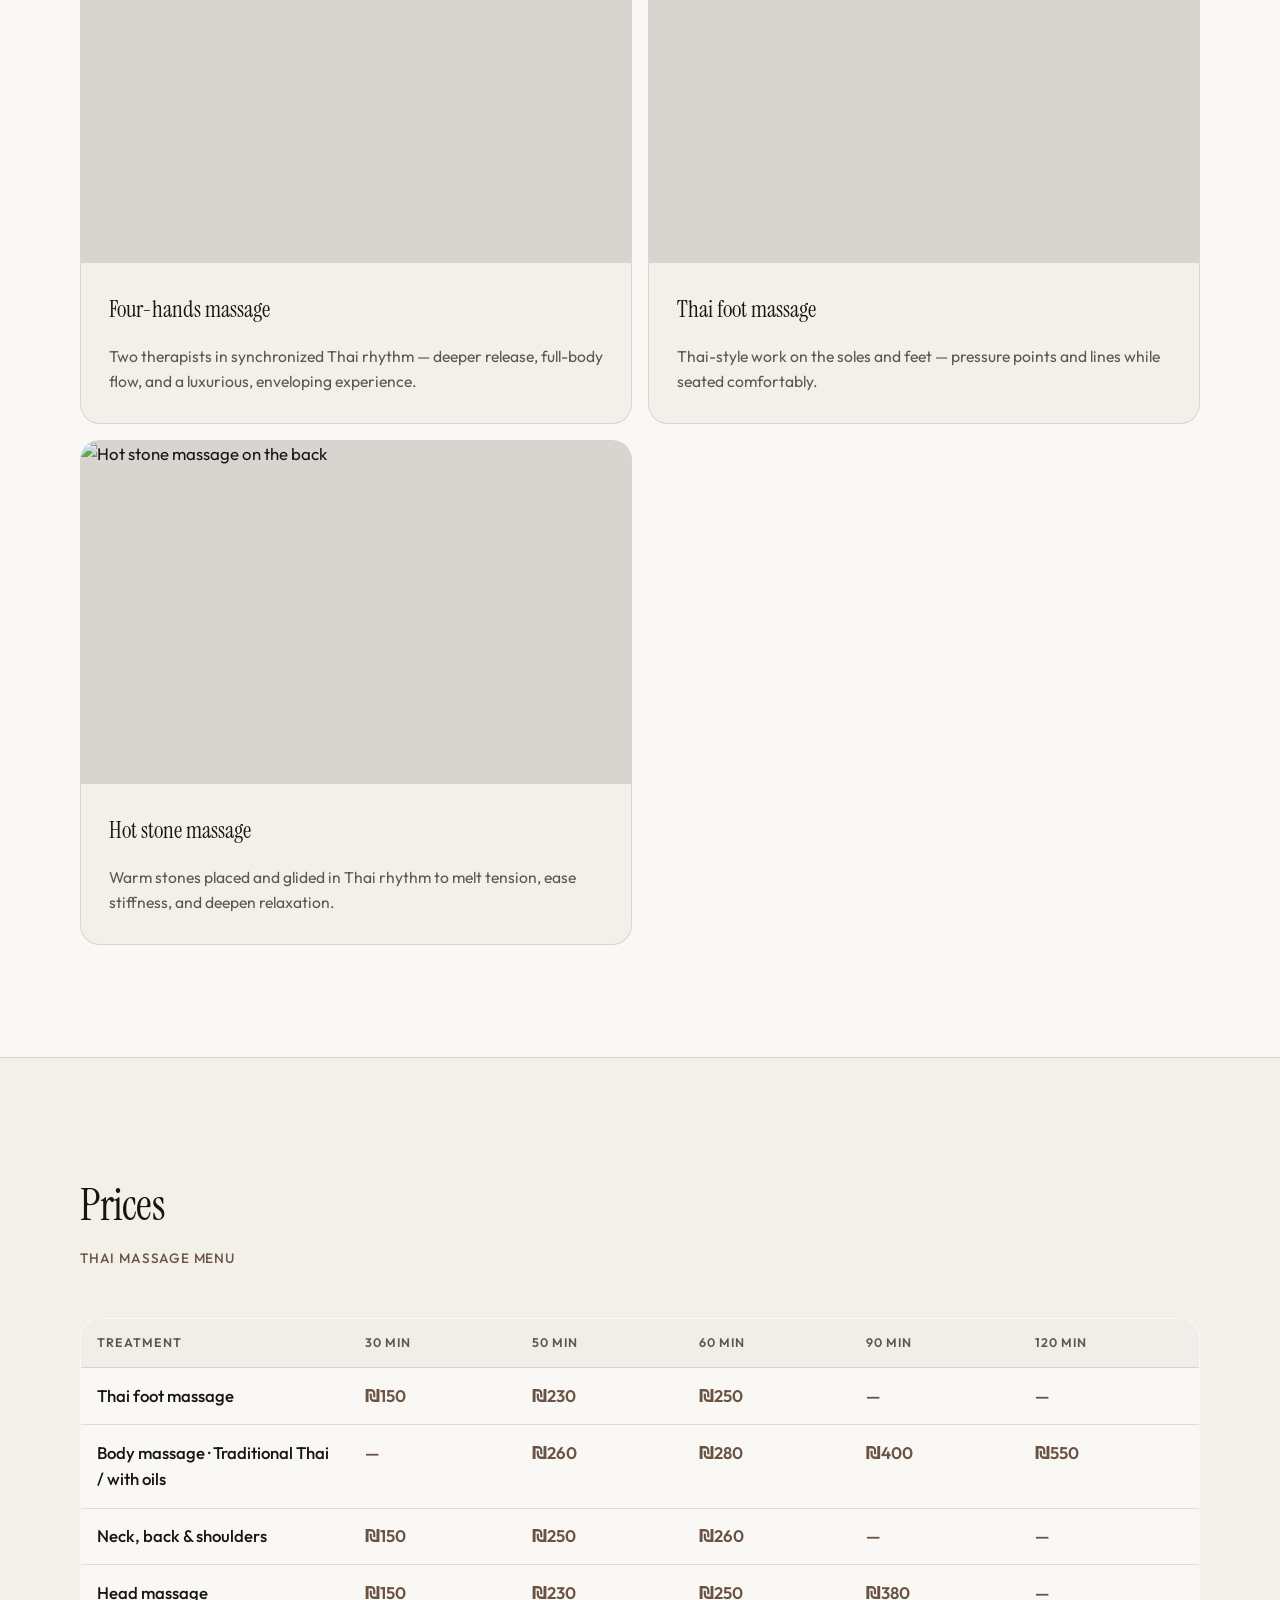
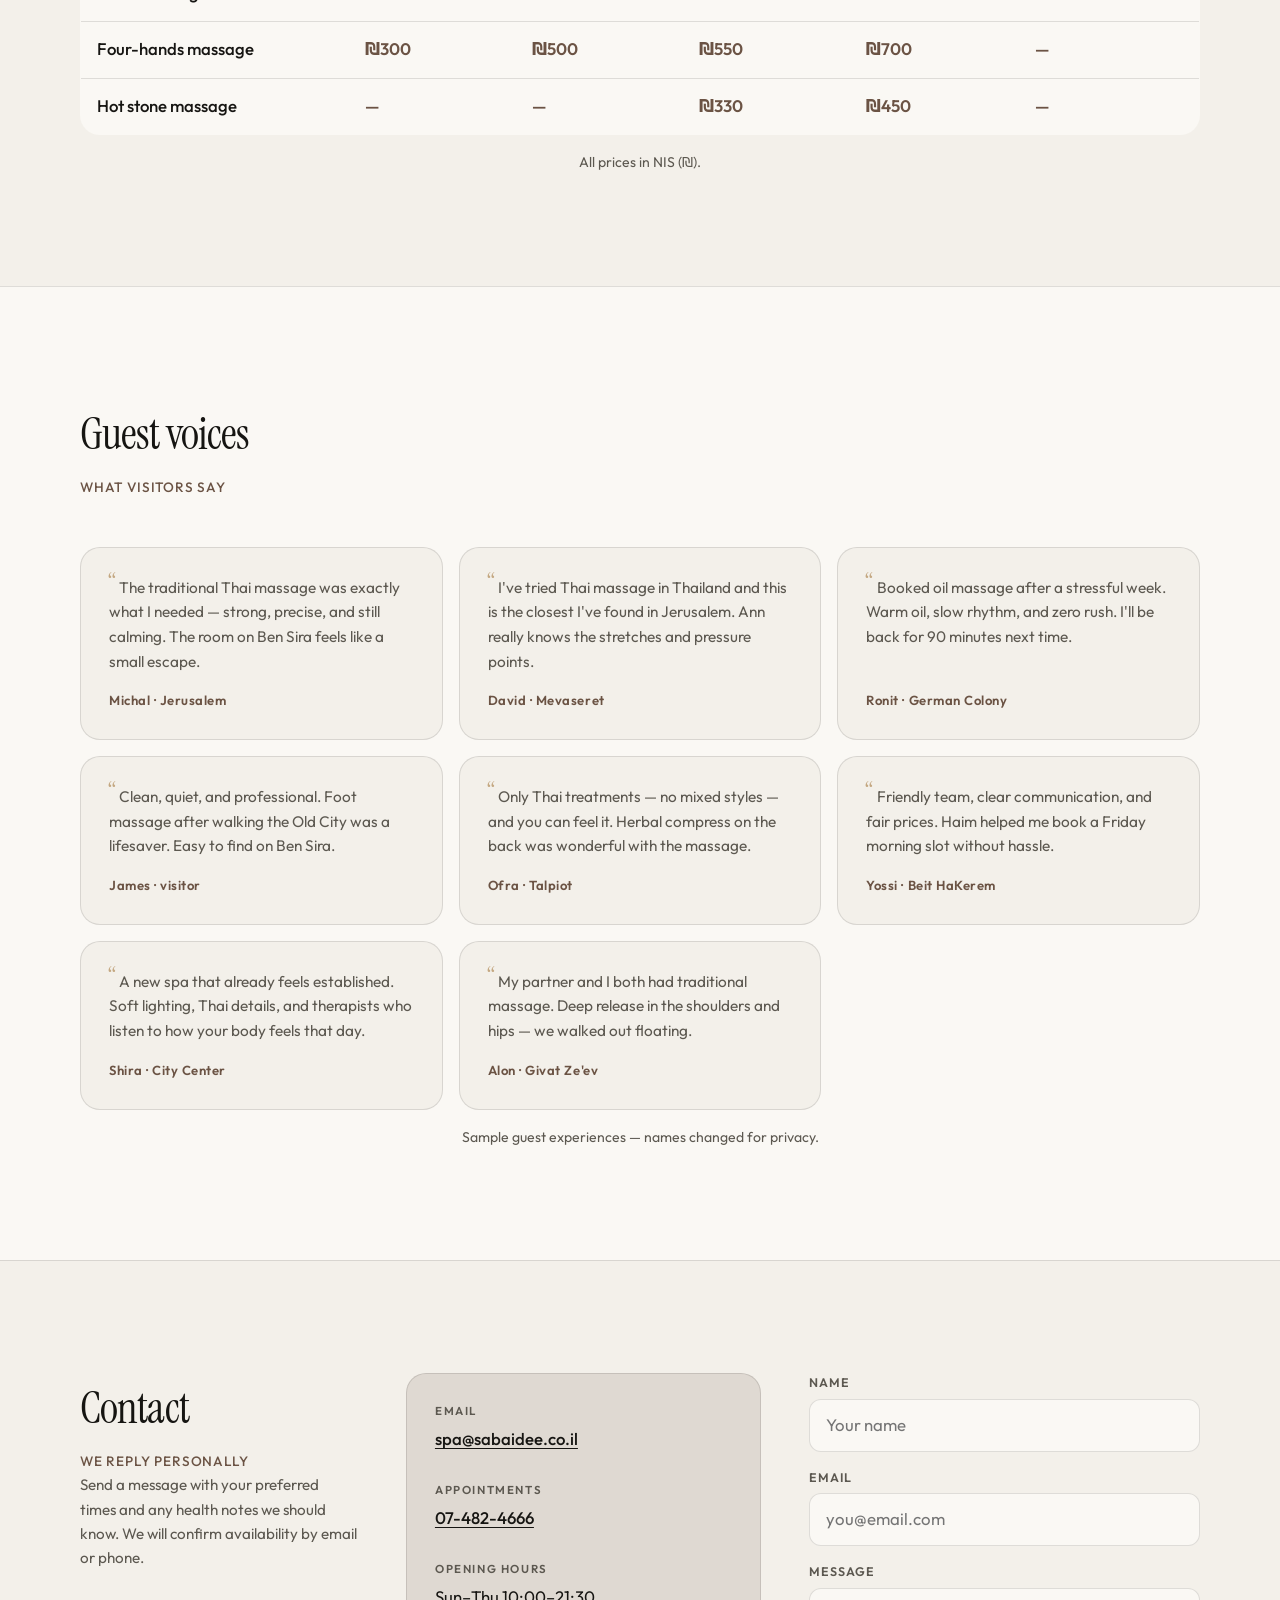
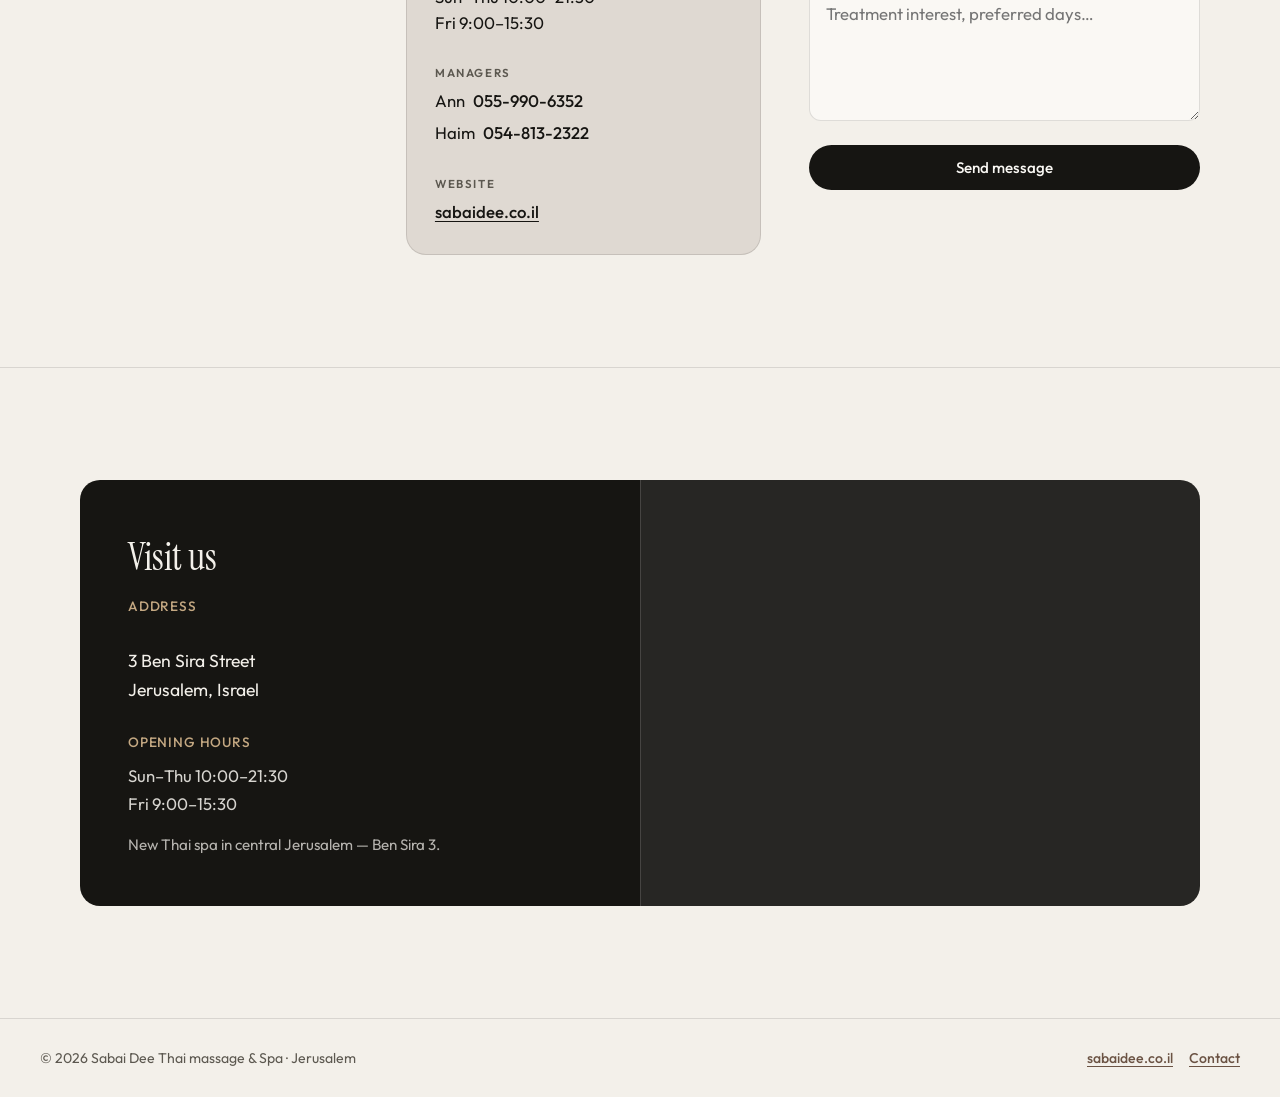
==== commit 5b7ae077: "Match price menu to spa list: 30/50/60/90/120, hot stones, foot massage. Co-authored-by: Cursor <cur" ====
--- a/index.html
+++ b/index.html
@@ -122,7 +122,15 @@
               "itemOffered": {
                 "@type": "Service",
                 "name": "Thai foot massage",
-                "description": "Nuad Tao — lower legs and feet with Thai pressure and lines."
+                "description": "Thai-style work on the soles and feet."
+              }
+            },
+            {
+              "@type": "Offer",
+              "itemOffered": {
+                "@type": "Service",
+                "name": "Hot stone massage",
+                "description": "Warm stones placed and glided in Thai rhythm."
               }
             }
           ]
@@ -398,28 +406,28 @@
               />
             </div>
             <div class="treatment-card-body">
-              <h3 data-i18n="t6_h">Thai foot massage (Nuad Tao)</h3>
+              <h3 data-i18n="t6_h">Thai foot massage</h3>
               <p data-i18n="t6_p">
-                Lower legs and feet on a comfortable chair, Thai pressure and lines.
+                Thai-style work on the soles and feet — pressure points and lines.
               </p>
             </div>
           </li>
           <li class="treatment-card">
             <div class="treatment-card-media">
               <img
-                src="https://images.unsplash.com/photo-1775133262667-316bd4d9e5b5?auto=format&amp;fit=crop&amp;w=800&amp;h=600&amp;q=80"
+                src="https://images.unsplash.com/photo-1544161515-4ab6ce6db874?auto=format&amp;fit=crop&amp;w=800&amp;h=600&amp;q=80"
                 width="800"
                 height="600"
                 loading="lazy"
                 decoding="async"
                 data-i18n-alt="img_t7_alt"
-                alt="Herbal compress massage"
+                alt="Hot stone massage"
               />
             </div>
             <div class="treatment-card-body">
-              <h3 data-i18n="t7_h">Herbal compress &amp; heat</h3>
+              <h3 data-i18n="t7_h">Hot stone massage</h3>
               <p data-i18n="t7_p">
-                Steamed Thai herbal bundles — often paired with massage.
+                Warm stones in Thai rhythm to melt tension and deepen relaxation.
               </p>
             </div>
           </li>
@@ -437,6 +445,7 @@
               <tr>
                 <th scope="col" data-i18n="price_col_treatment">Treatment</th>
                 <th scope="col" data-i18n="price_col_30">30 min</th>
+                <th scope="col" data-i18n="price_col_50">50 min</th>
                 <th scope="col" data-i18n="price_col_60">60 min</th>
                 <th scope="col" data-i18n="price_col_90">90 min</th>
                 <th scope="col" data-i18n="price_col_120">120 min</th>
@@ -444,46 +453,52 @@
             </thead>
             <tbody>
               <tr>
-                <th scope="row" data-i18n="t1_h">Traditional Thai massage</th>
-                <td data-i18n="price_t1_30">₪200</td>
-                <td data-i18n="price_t1_60">₪320</td>
-                <td data-i18n="price_t1_90">₪420</td>
-                <td data-i18n="price_t1_120">₪520</td>
+                <th scope="row" data-i18n="t6_h">Thai foot massage</th>
+                <td data-i18n="price_t6_30">₪150</td>
+                <td data-i18n="price_t6_50">₪230</td>
+                <td data-i18n="price_t6_60">₪250</td>
+                <td data-i18n="price_t6_90">—</td>
+                <td data-i18n="price_t6_120">—</td>
               </tr>
               <tr>
-                <th scope="row" data-i18n="t2_h">Thai massage with oils</th>
-                <td data-i18n="price_t2_30">₪220</td>
-                <td data-i18n="price_t2_60">₪350</td>
-                <td data-i18n="price_t2_90">₪450</td>
-                <td data-i18n="price_t2_120">₪550</td>
+                <th scope="row" data-i18n="price_row_body_h">Body massage · Traditional Thai / with oils</th>
+                <td data-i18n="price_body_30">—</td>
+                <td data-i18n="price_body_50">₪260</td>
+                <td data-i18n="price_body_60">₪280</td>
+                <td data-i18n="price_body_90">₪400</td>
+                <td data-i18n="price_body_120">₪550</td>
               </tr>
               <tr>
                 <th scope="row" data-i18n="t3_h">Neck, back &amp; shoulders</th>
-                <td data-i18n="price_t3_30">₪180</td>
-                <td data-i18n="price_t3_60">₪280</td>
-                <td data-i18n="price_t3_90">₪360</td>
+                <td data-i18n="price_t3_30">₪150</td>
+                <td data-i18n="price_t3_50">₪250</td>
+                <td data-i18n="price_t3_60">₪260</td>
+                <td data-i18n="price_t3_90">—</td>
                 <td data-i18n="price_t3_120">—</td>
               </tr>
               <tr>
                 <th scope="row" data-i18n="t4_h">Head massage</th>
                 <td data-i18n="price_t4_30">₪150</td>
-                <td data-i18n="price_t4_60">₪220</td>
-                <td data-i18n="price_t4_90">—</td>
+                <td data-i18n="price_t4_50">₪230</td>
+                <td data-i18n="price_t4_60">₪250</td>
+                <td data-i18n="price_t4_90">₪380</td>
                 <td data-i18n="price_t4_120">—</td>
               </tr>
               <tr>
                 <th scope="row" data-i18n="t5_h">Four-hands massage</th>
-                <td data-i18n="price_t5_30">—</td>
-                <td data-i18n="price_t5_60">₪480</td>
-                <td data-i18n="price_t5_90">₪620</td>
-                <td data-i18n="price_t5_120">₪750</td>
+                <td data-i18n="price_t5_30">₪300</td>
+                <td data-i18n="price_t5_50">₪500</td>
+                <td data-i18n="price_t5_60">₪550</td>
+                <td data-i18n="price_t5_90">₪700</td>
+                <td data-i18n="price_t5_120">—</td>
               </tr>
               <tr>
-                <th scope="row" data-i18n="t6_h">Thai foot massage (Nuad Tao)</th>
-                <td data-i18n="price_t6_30">₪180</td>
-                <td data-i18n="price_t6_60">₪280</td>
-                <td data-i18n="price_t6_90">—</td>
-                <td data-i18n="price_t6_120">—</td>
+                <th scope="row" data-i18n="t7_h">Hot stone massage</th>
+                <td data-i18n="price_t7_30">—</td>
+                <td data-i18n="price_t7_50">—</td>
+                <td data-i18n="price_t7_60">₪330</td>
+                <td data-i18n="price_t7_90">₪450</td>
+                <td data-i18n="price_t7_120">—</td>
               </tr>
             </tbody>
           </table>
--- a/styles.css
+++ b/styles.css
@@ -838,7 +838,7 @@
 .price-table tbody th {
   font-weight: 500;
   color: var(--ink);
-  width: 28%;
+  width: 24%;
 }
 
 .price-table tbody tr:last-child th,
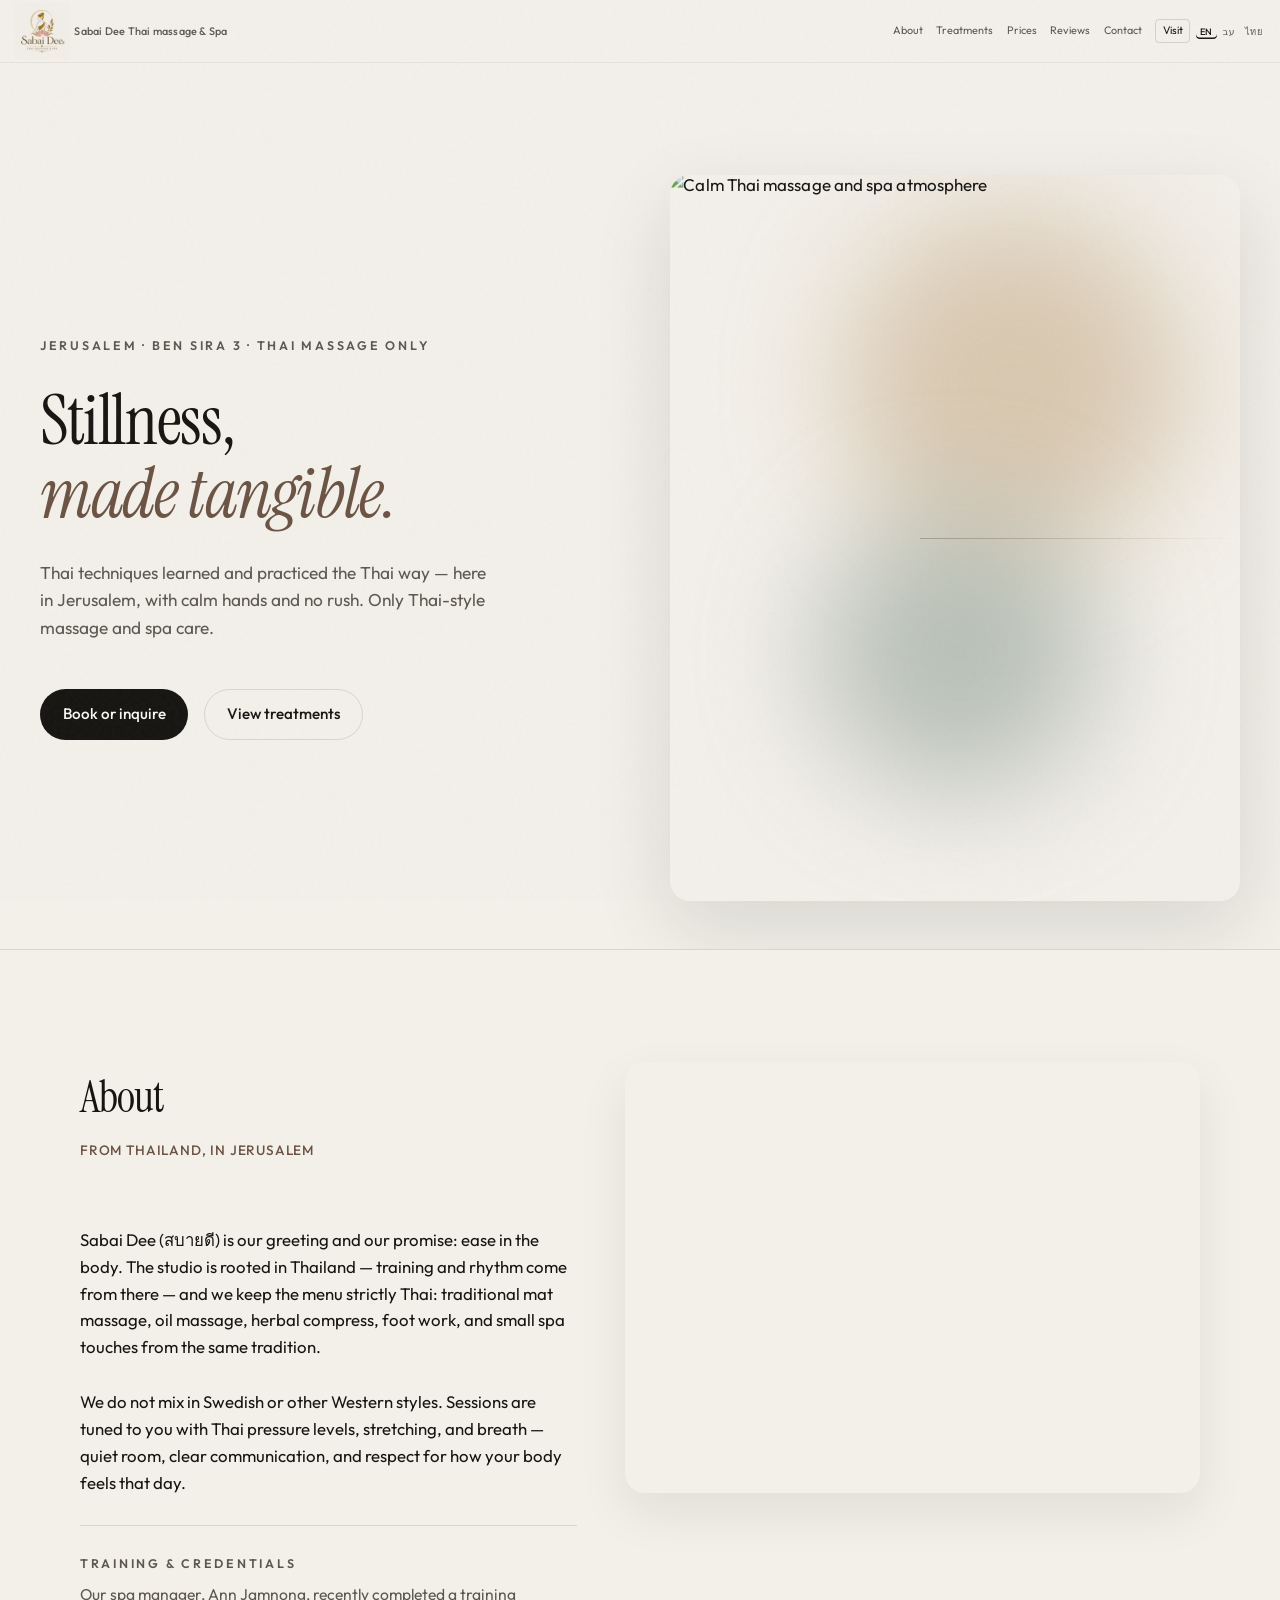
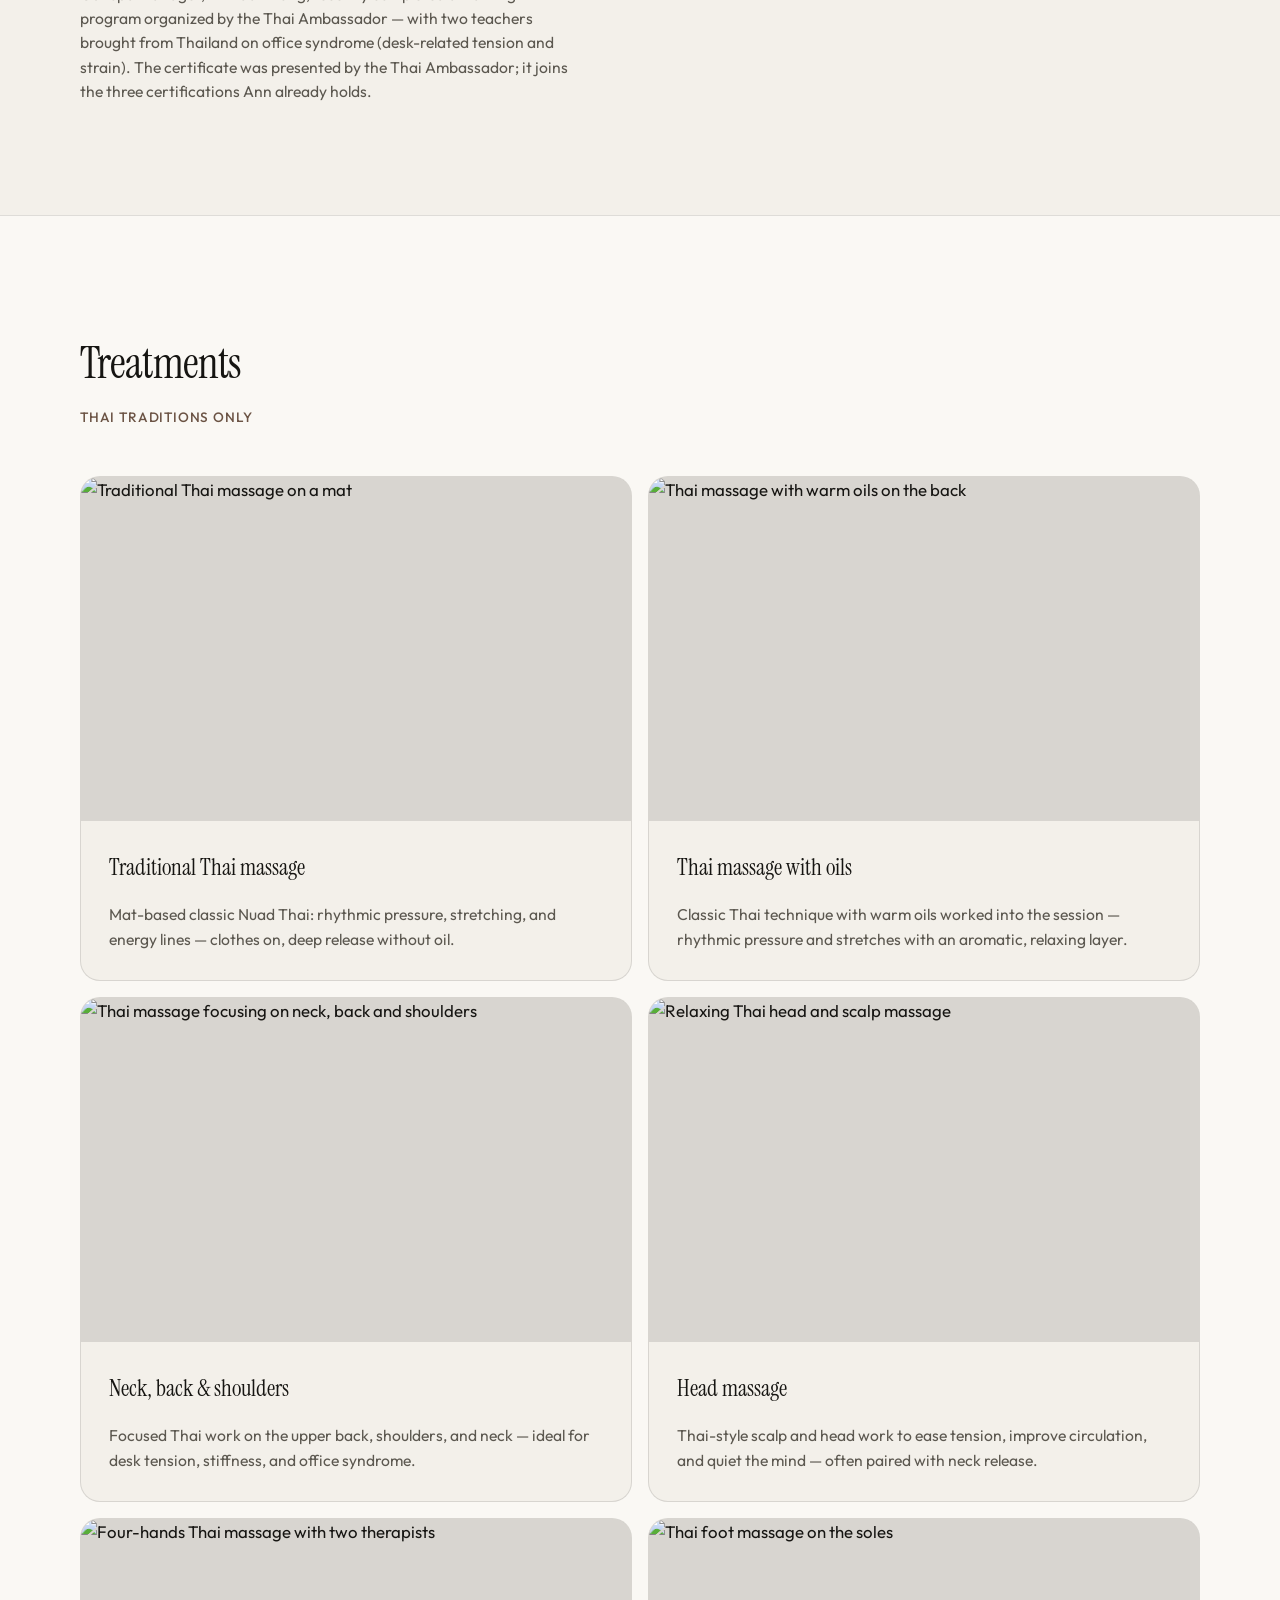
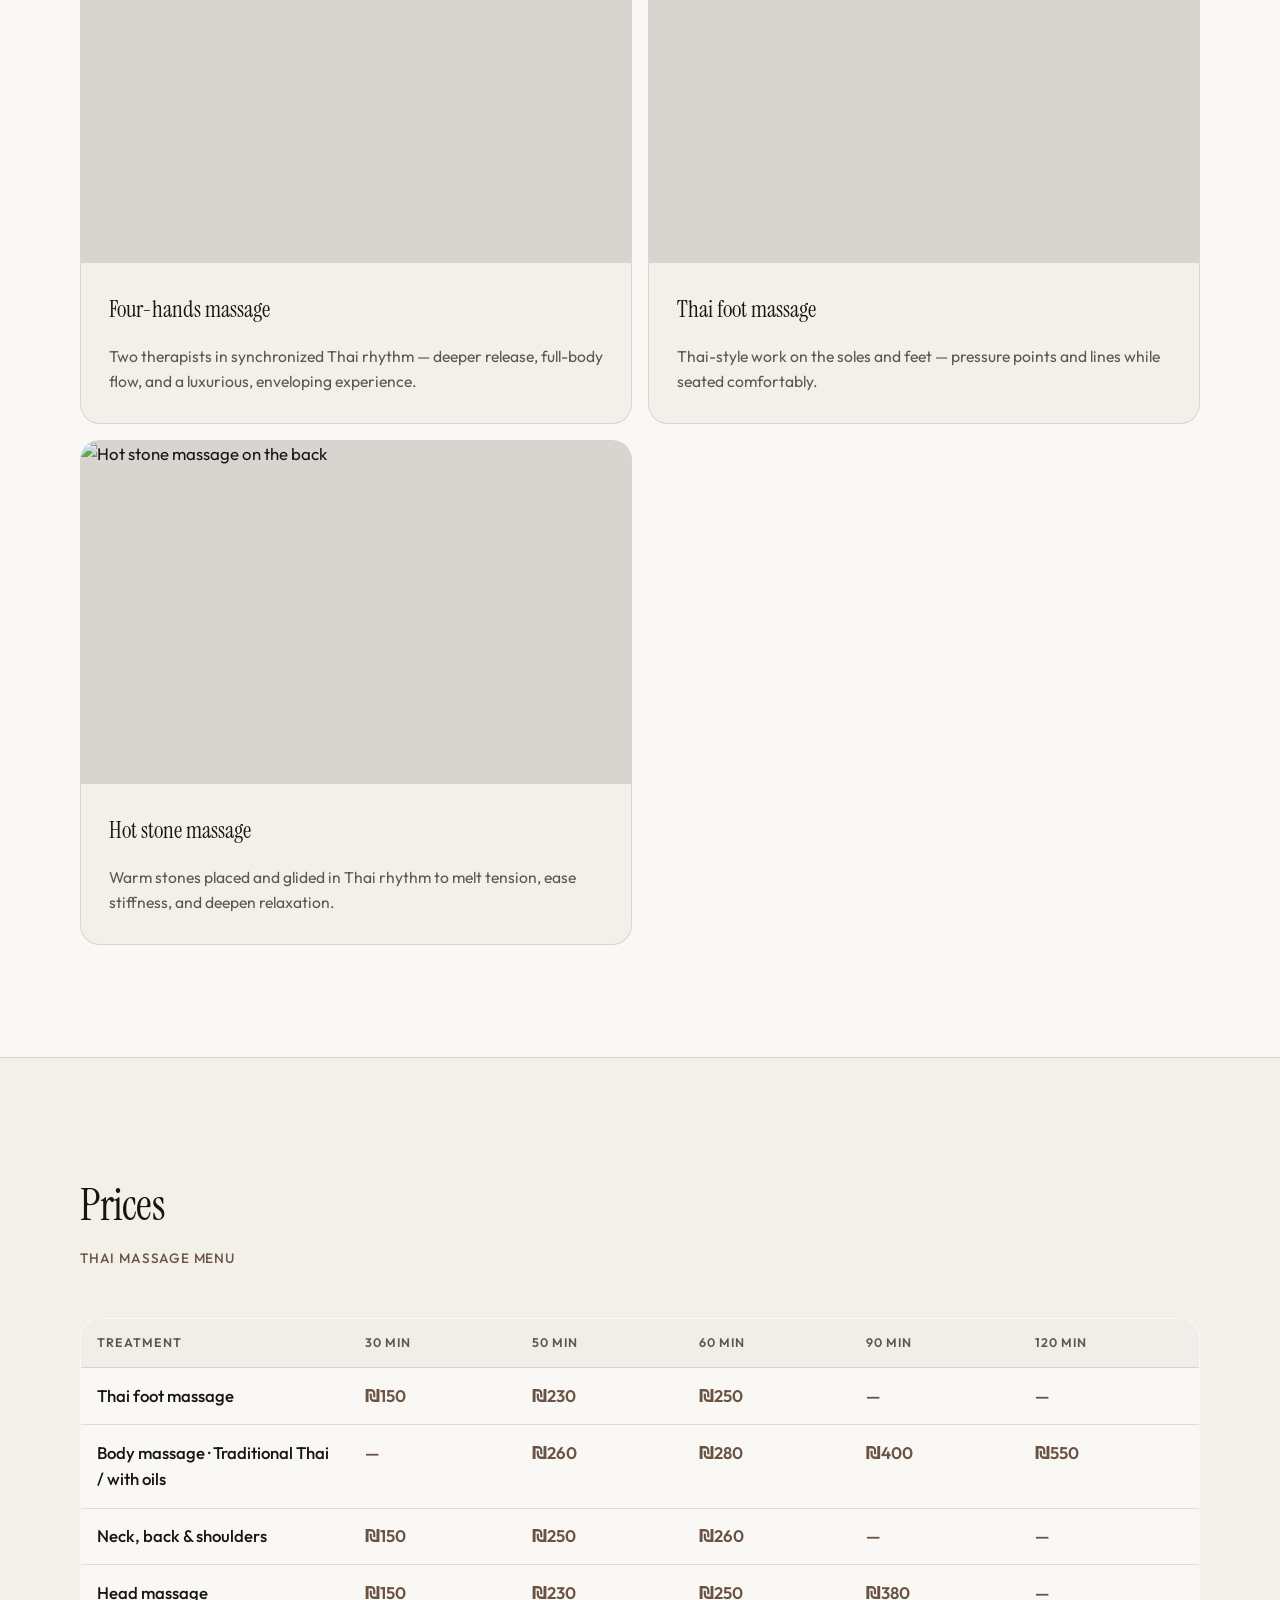
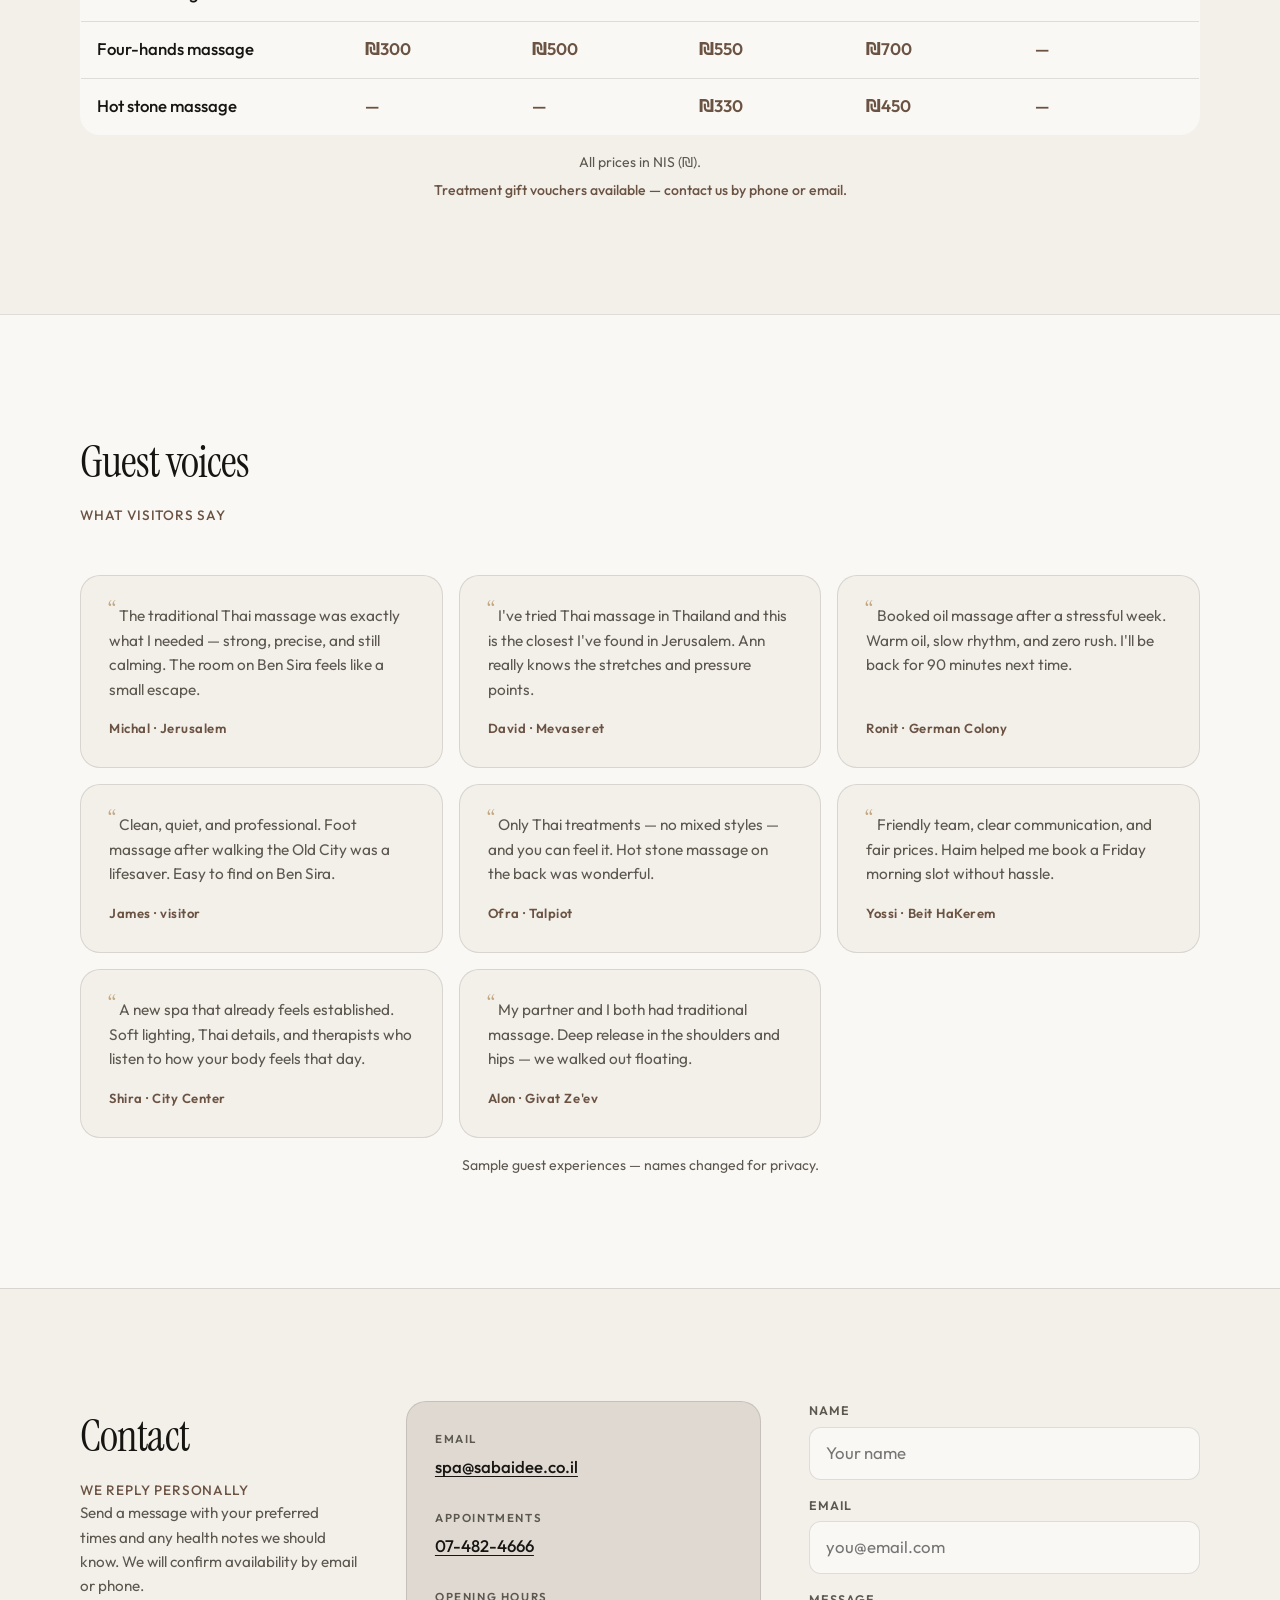
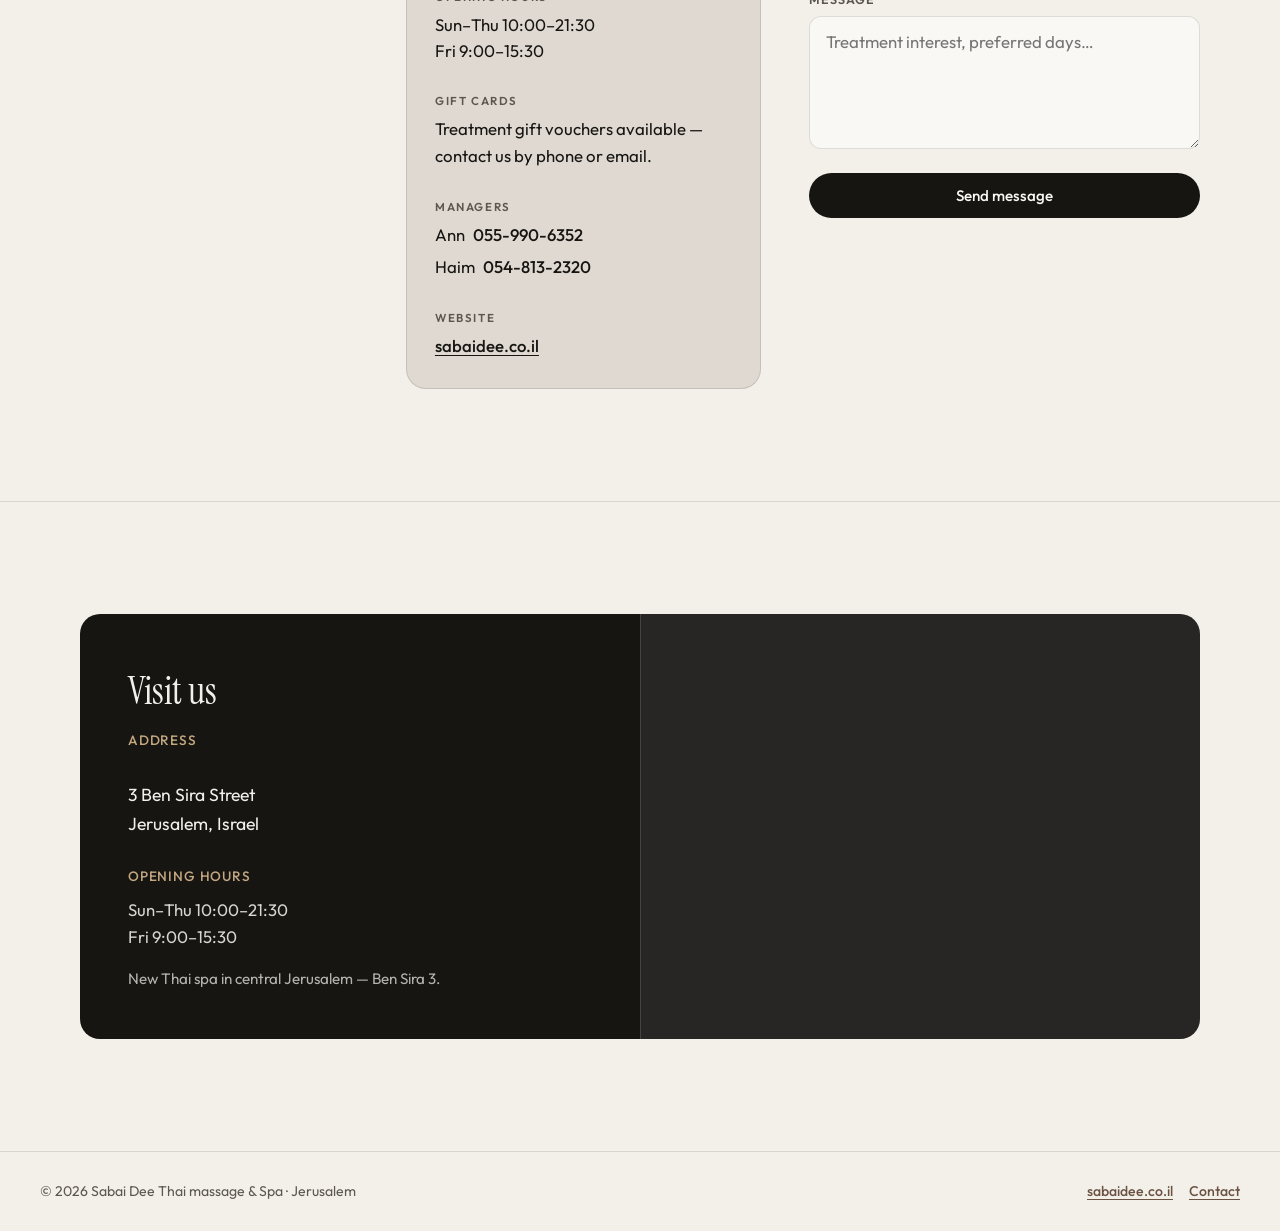
==== commit e25d9eb5: "Add gift cards note and update Haim phone to 054-813-2320. Co-authored-by: Cursor <cursoragent@curso" ====
--- a/index.html
+++ b/index.html
@@ -503,7 +503,10 @@
             </tbody>
           </table>
           <p class="prices-note" data-i18n="prices_note">
-            All prices in NIS (₪). Please confirm current rates when booking.
+            All prices in NIS (₪).
+          </p>
+          <p class="prices-gift" data-i18n="gift_cards_note">
+            Treatment gift vouchers available — contact us by phone or email.
           </p>
         </div>
       </section>
@@ -593,6 +596,8 @@
                 <span data-i18n="hours_weekdays">Sun–Thu 10:00–21:30</span><br />
                 <span data-i18n="hours_friday">Fri 9:00–15:30</span>
               </dd>
+              <dt data-i18n="lbl_gift_cards">Gift cards</dt>
+              <dd data-i18n="gift_cards_note">Treatment gift vouchers available — contact us by phone or email.</dd>
               <dt data-i18n="lbl_managers">Managers</dt>
               <dd class="contact-managers">
                 <span>
@@ -601,7 +606,7 @@
                 </span>
                 <span>
                   <span data-i18n="manager_haim">Haim</span>
-                  <a href="tel:+972548132322" data-i18n-tel="phone_haim_tel" data-i18n="phone_haim_display">054-813-2322</a>
+                  <a href="tel:+972548132320" data-i18n-tel="phone_haim_tel" data-i18n="phone_haim_display">054-813-2320</a>
                 </span>
               </dd>
               <dt data-i18n="lbl_website">Website</dt>
--- a/styles.css
+++ b/styles.css
@@ -868,6 +868,14 @@
   text-align: center;
 }
 
+.prices-gift {
+  margin: 0.35rem 0 0;
+  font-size: 0.88rem;
+  font-weight: 500;
+  color: var(--accent);
+  text-align: center;
+}
+
 @media (max-width: 640px) {
   .price-table {
     display: block;
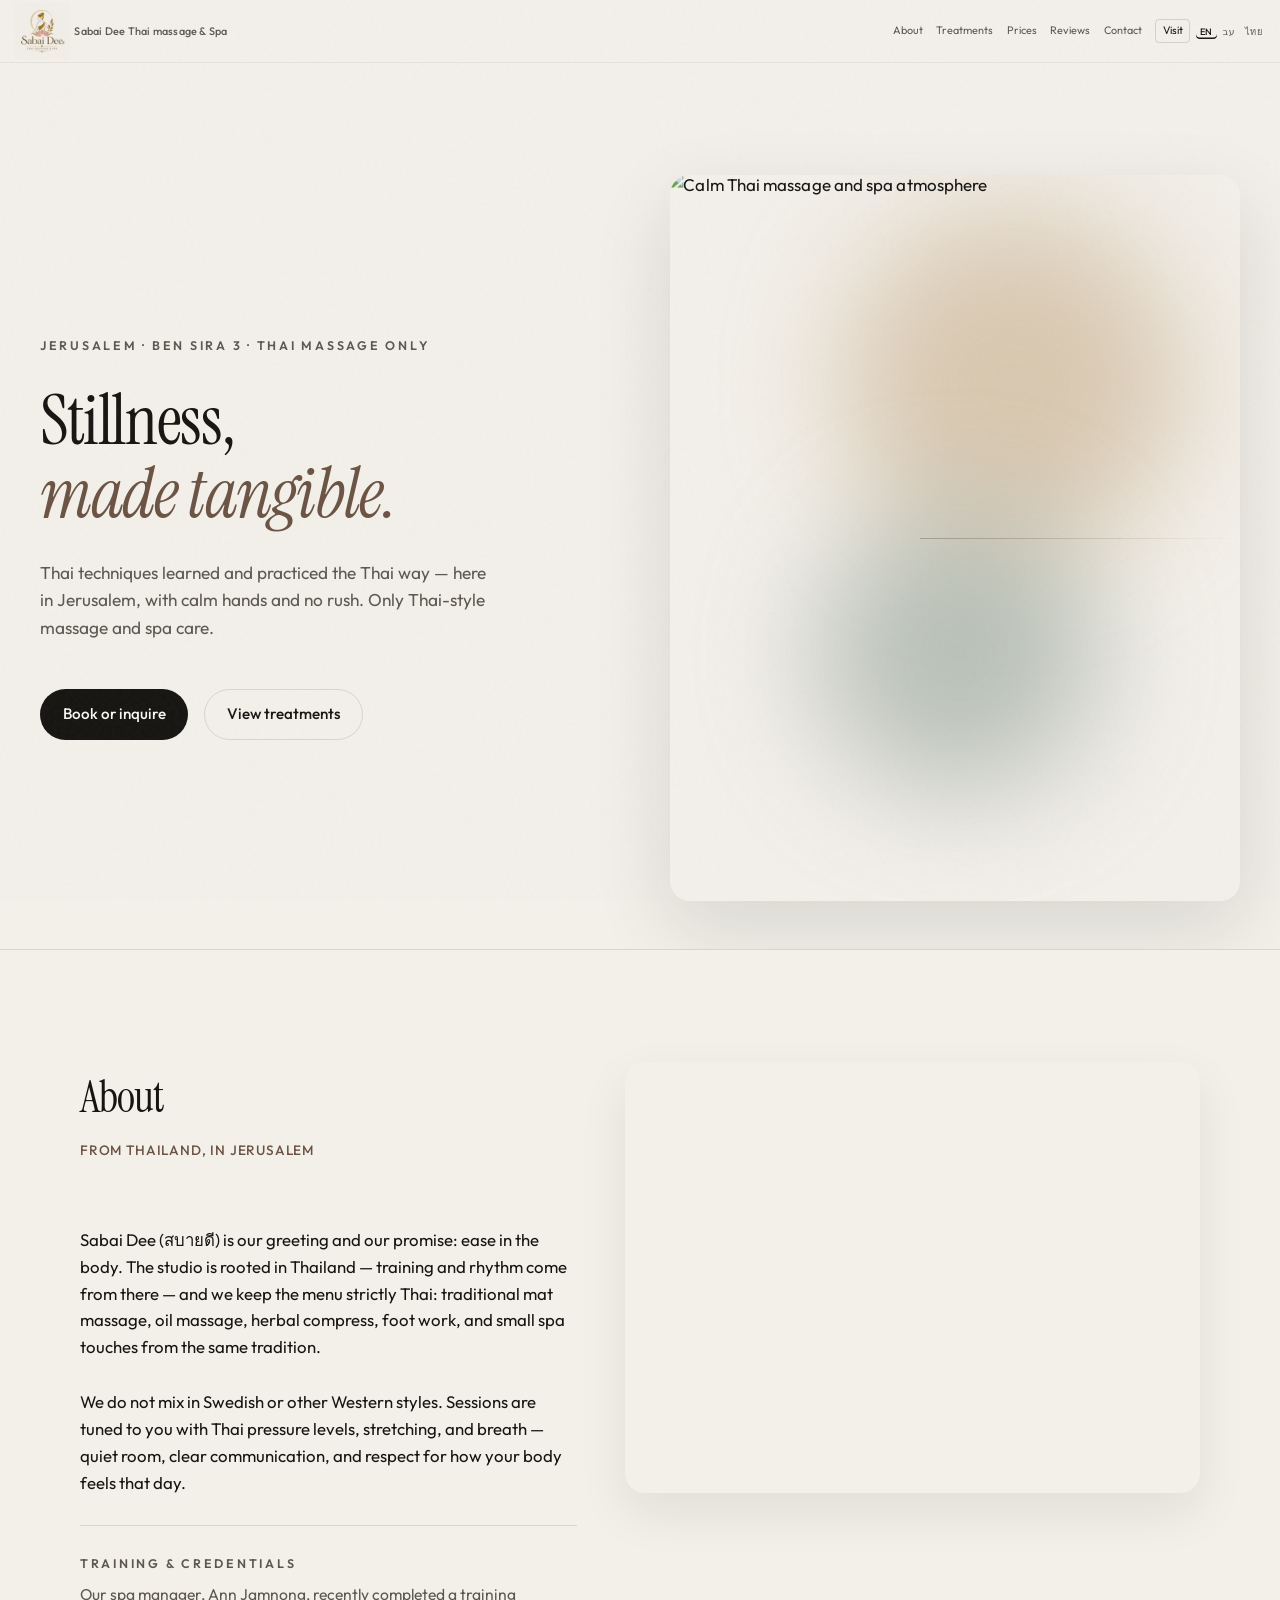
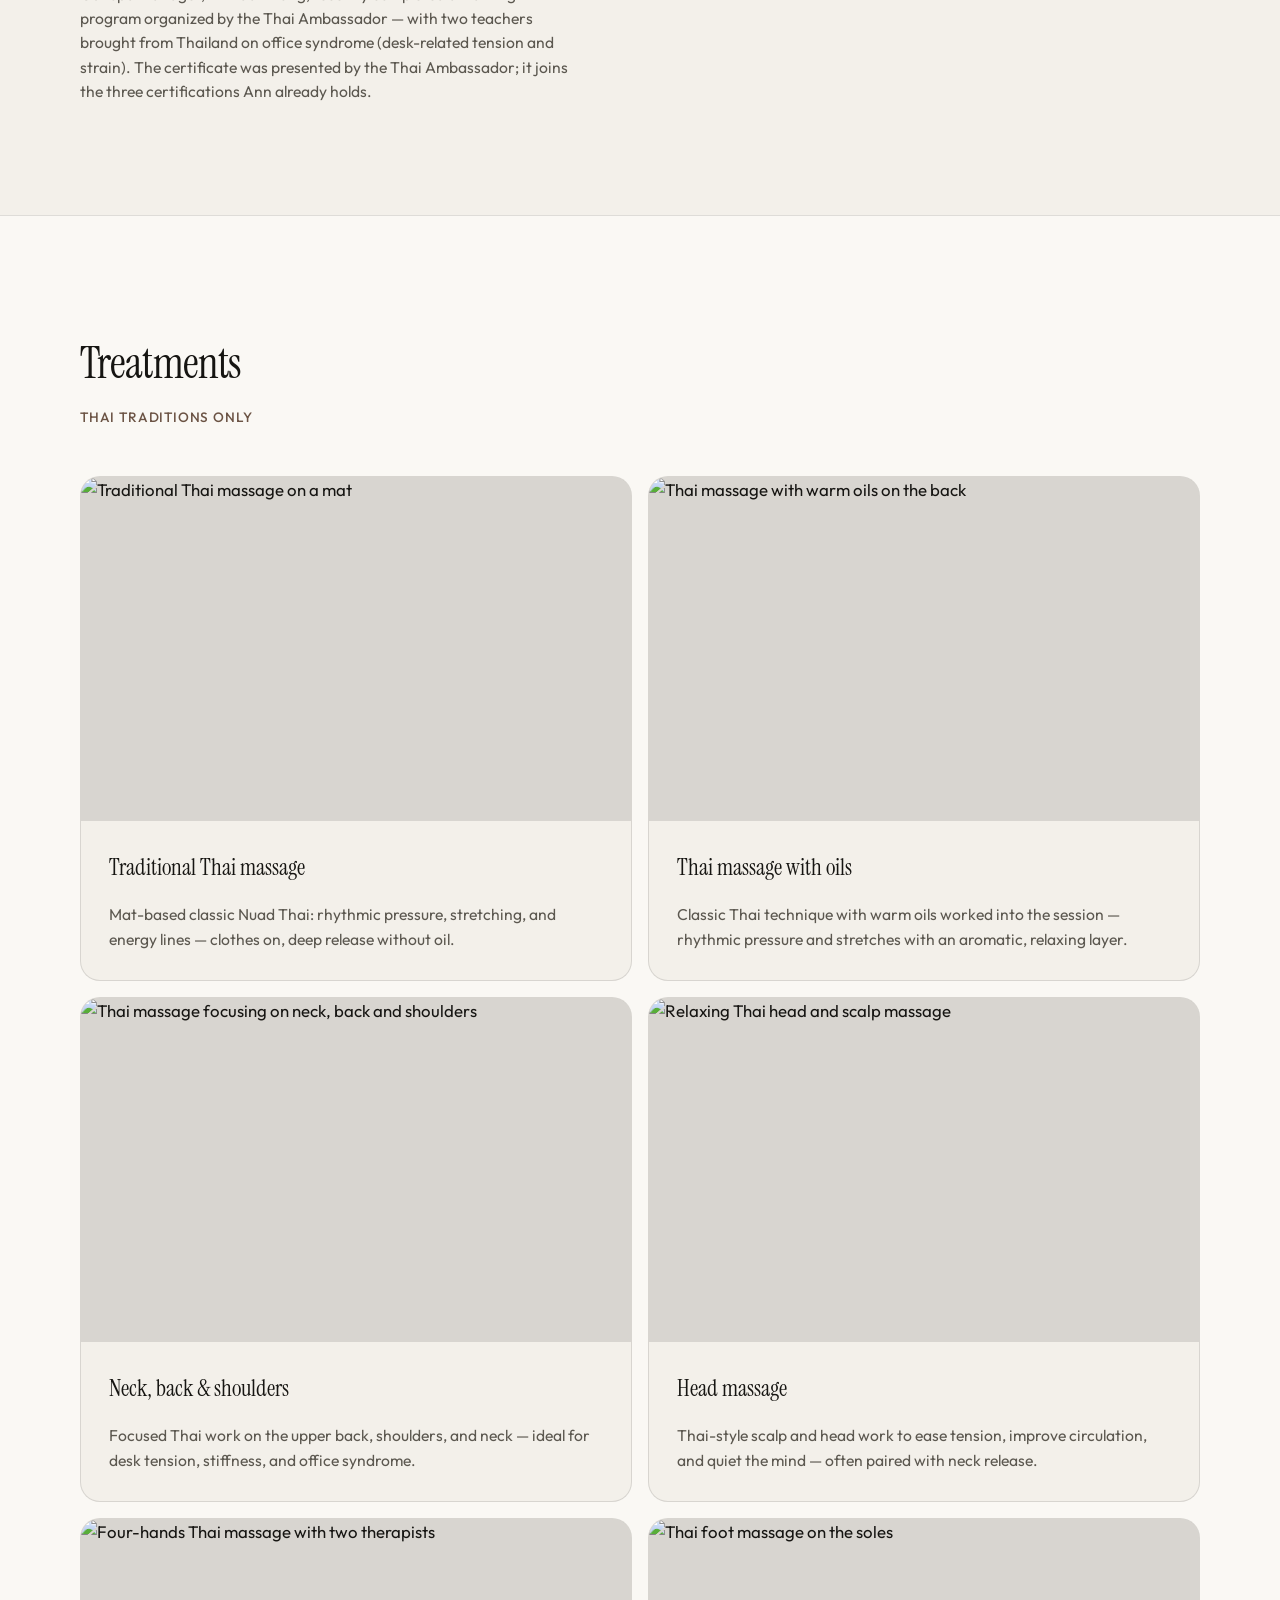
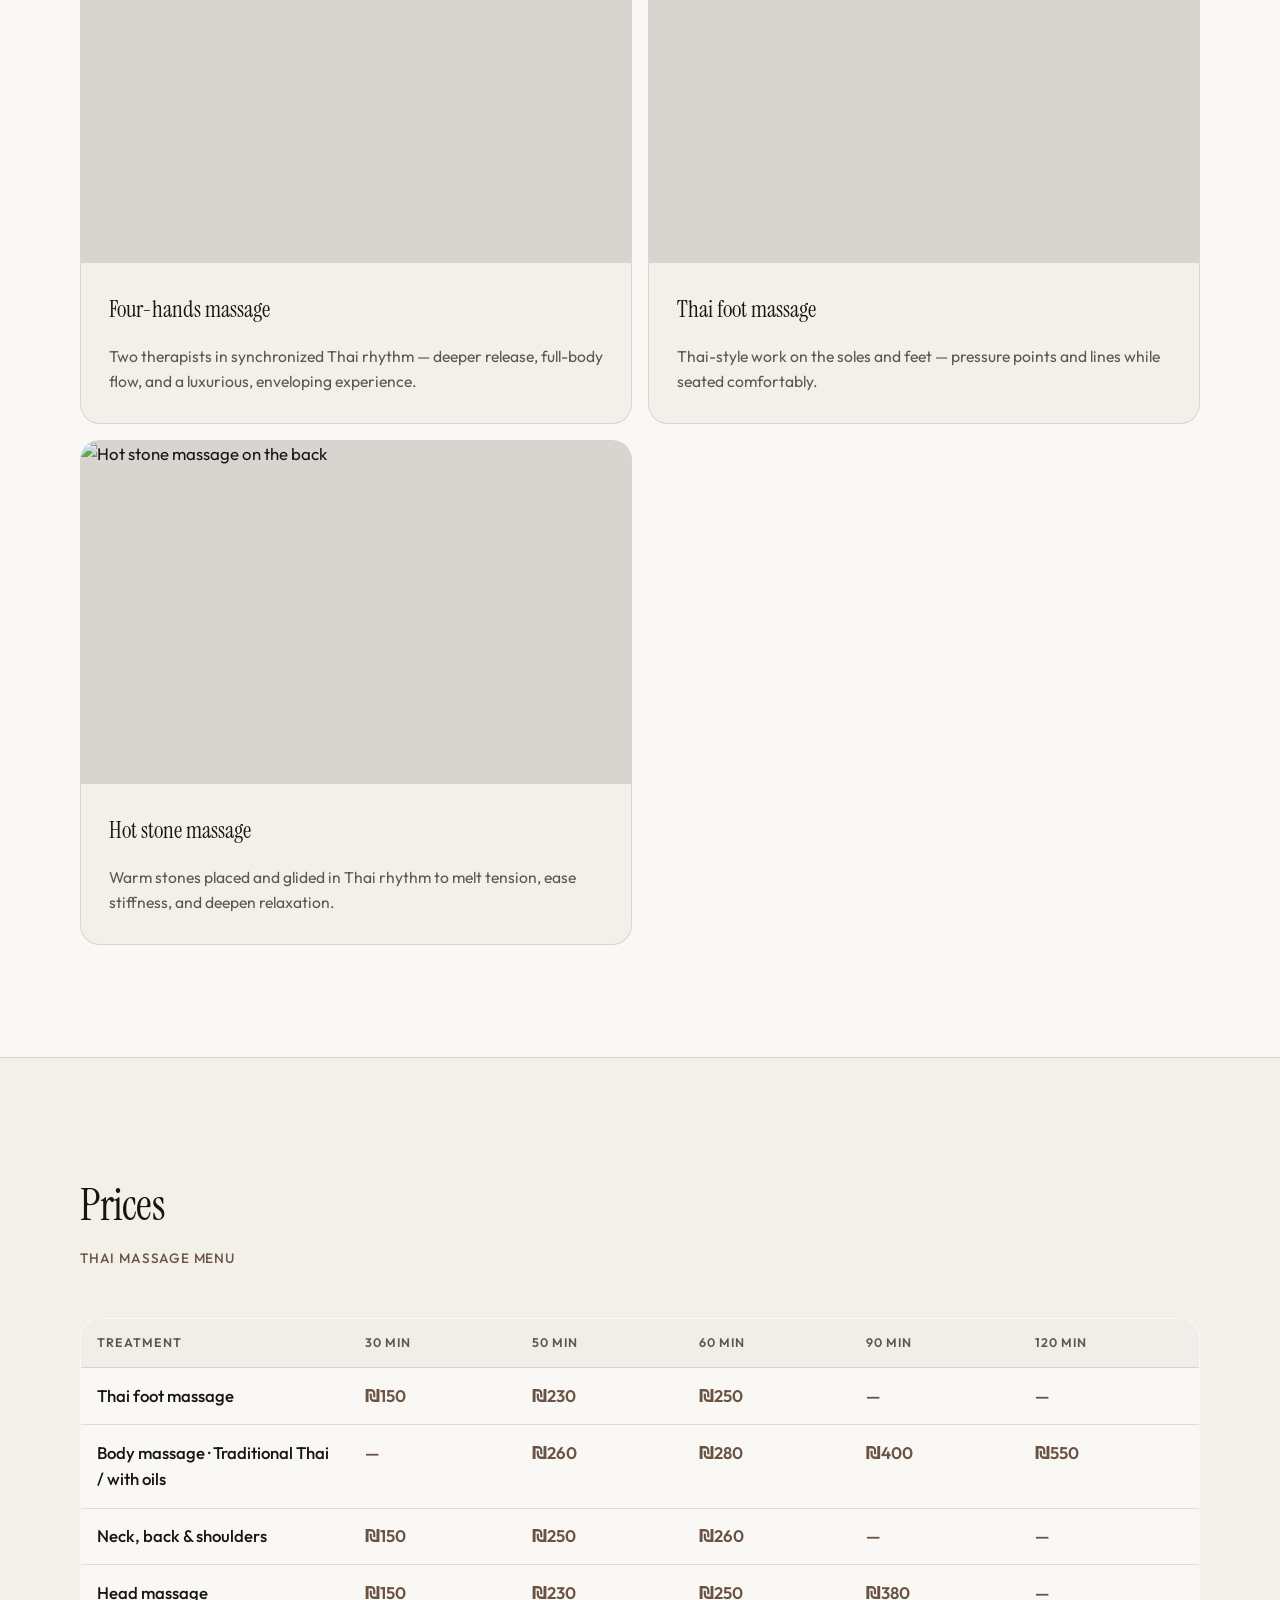
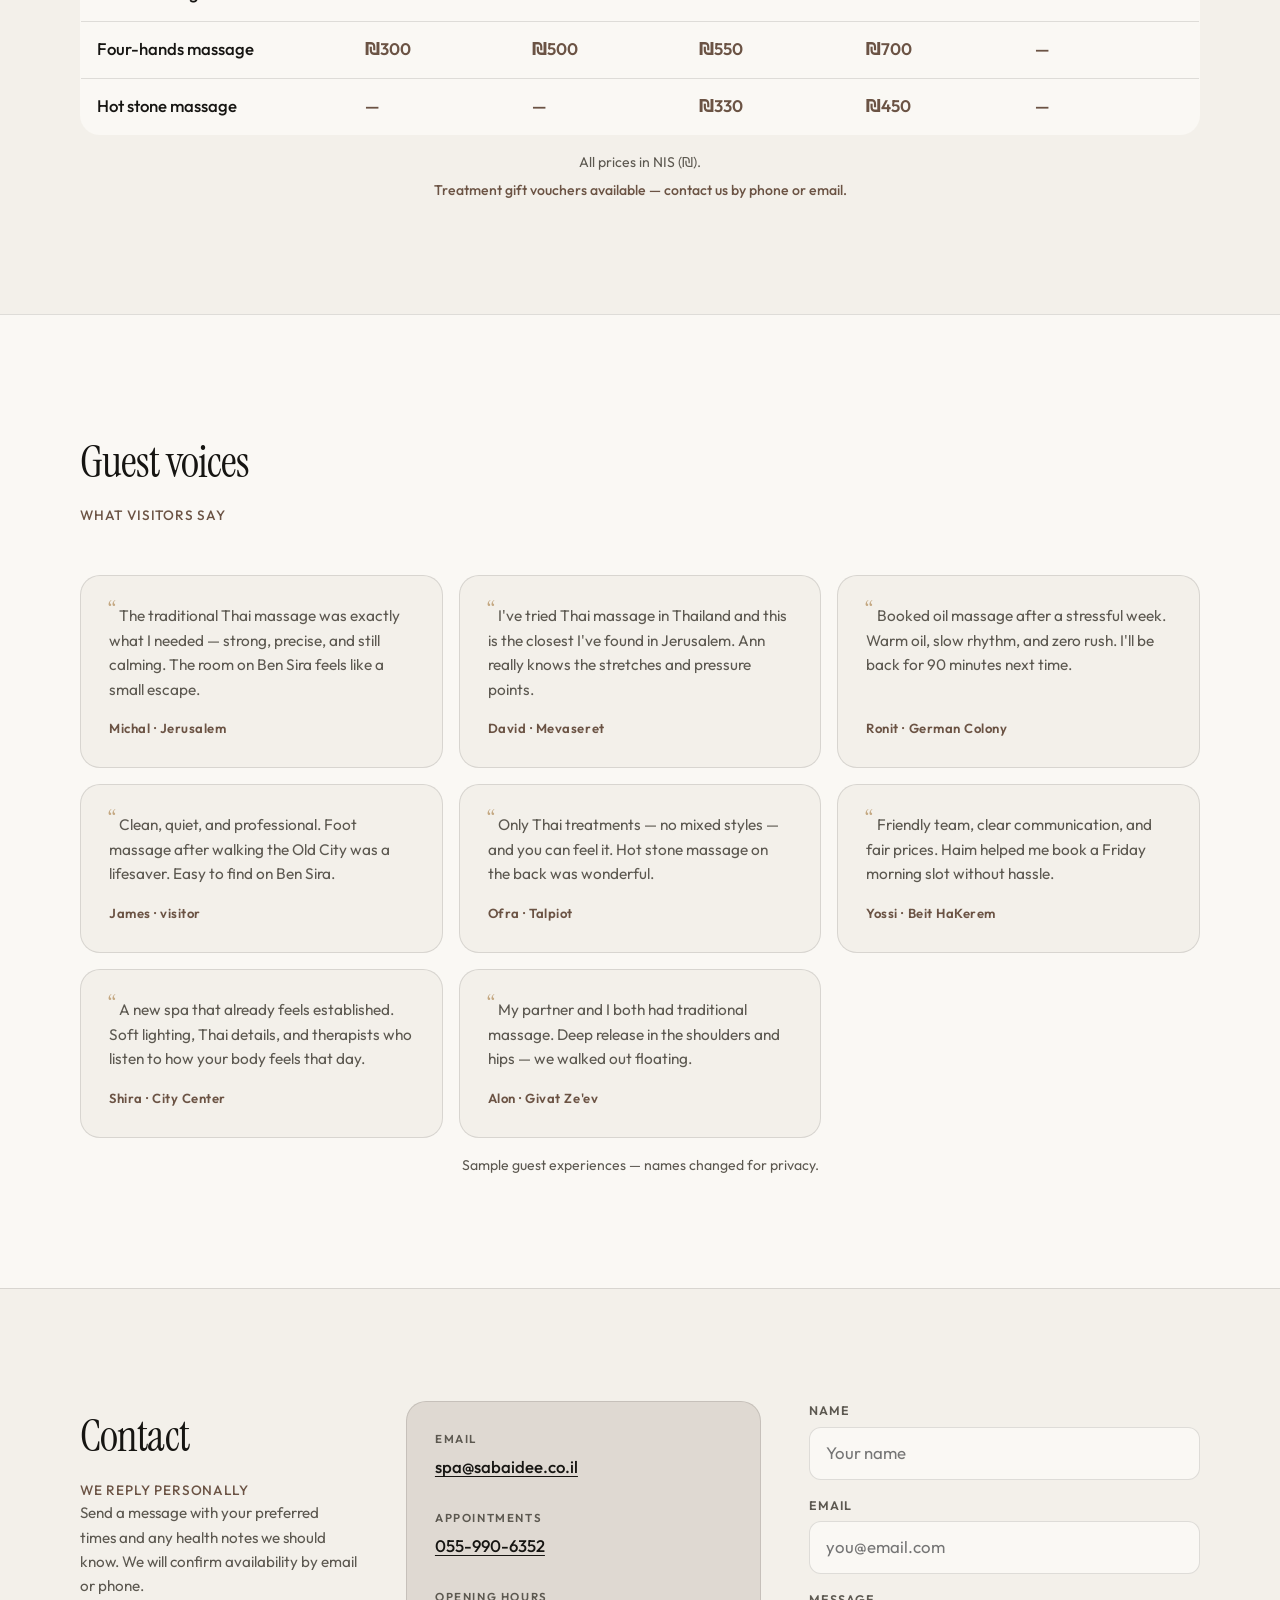
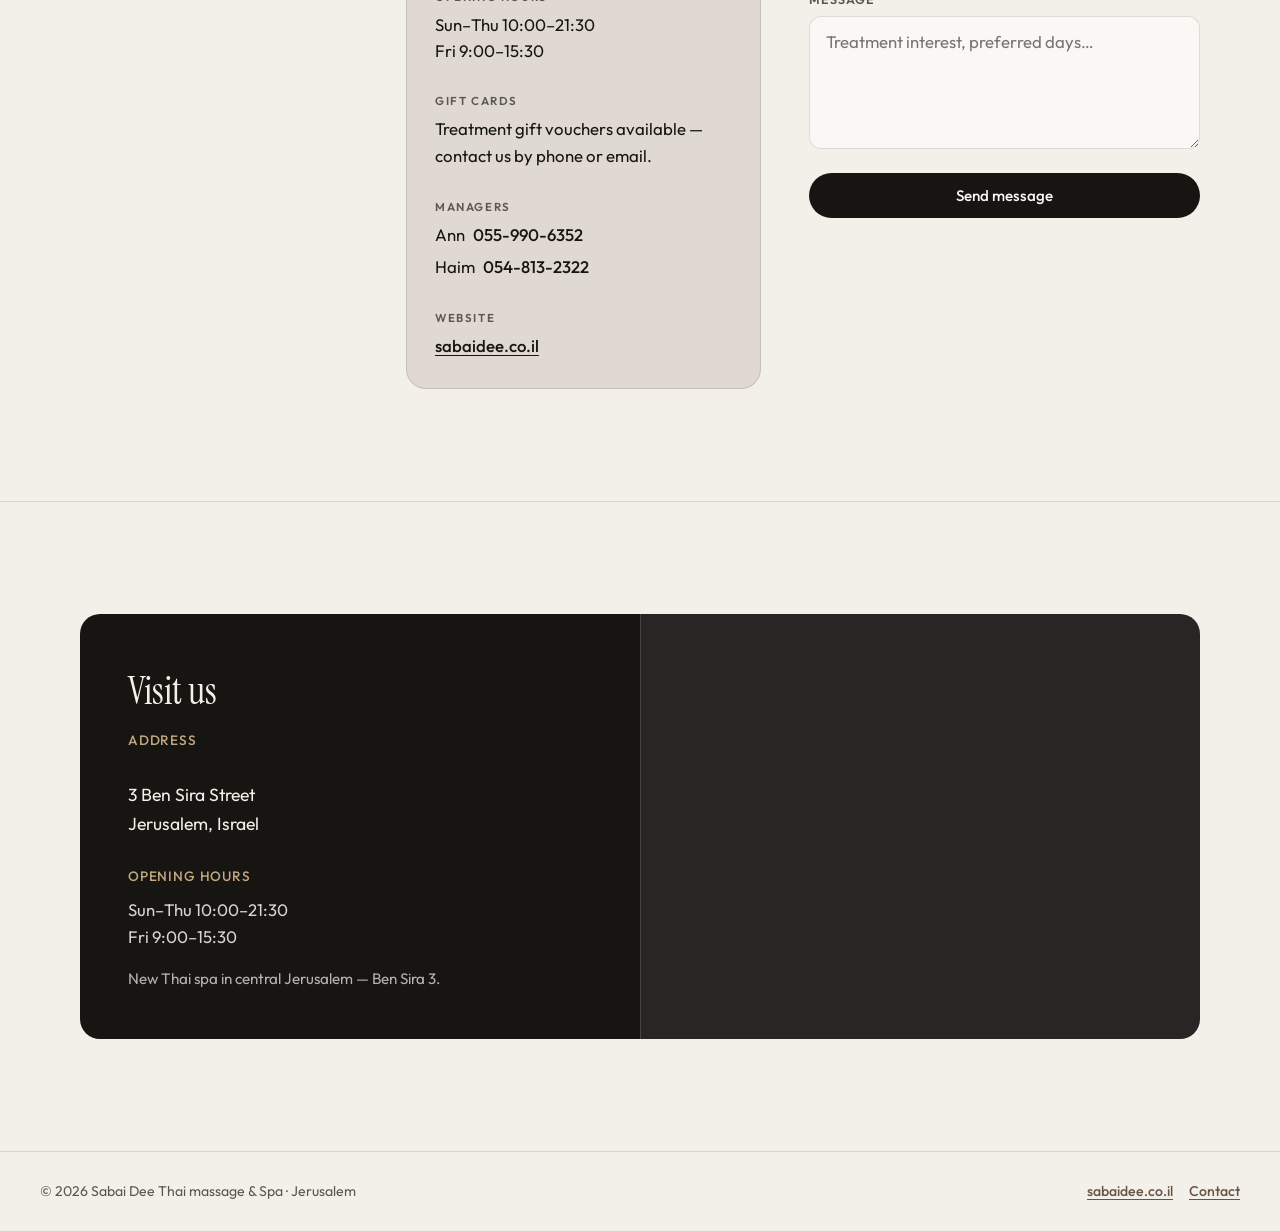
==== commit 12462bca: "Use Ann mobile for appointments; restore Haim 054-813-2322. Co-authored-by: Cursor <cursoragent@curs" ====
--- a/index.html
+++ b/index.html
@@ -39,7 +39,7 @@
         "image": "https://sabaidee.co.il/images/logo.png",
         "logo": "https://sabaidee.co.il/images/logo.png",
         "email": "spa@sabaidee.co.il",
-        "telephone": "+97274824666",
+        "telephone": "+972559906352",
         "description": "Thai-only massage and spa in Jerusalem — traditional Thai massage, Thai oil massage, herbal compress, and foot work at Ben Sira 3.",
         "priceRange": "$$",
         "address": {
@@ -589,7 +589,7 @@
               </dd>
               <dt data-i18n="lbl_phone_spa">Appointments</dt>
               <dd>
-                <a href="tel:+97274824666" data-i18n-tel="phone_spa_tel" data-i18n="phone_spa_display">07-482-4666</a>
+                <a href="tel:+972559906352" data-i18n-tel="phone_spa_tel" data-i18n="phone_spa_display">055-990-6352</a>
               </dd>
               <dt data-i18n="lbl_hours">Opening hours</dt>
               <dd class="contact-hours">
@@ -606,7 +606,7 @@
                 </span>
                 <span>
                   <span data-i18n="manager_haim">Haim</span>
-                  <a href="tel:+972548132320" data-i18n-tel="phone_haim_tel" data-i18n="phone_haim_display">054-813-2320</a>
+                  <a href="tel:+972548132322" data-i18n-tel="phone_haim_tel" data-i18n="phone_haim_display">054-813-2322</a>
                 </span>
               </dd>
               <dt data-i18n="lbl_website">Website</dt>
